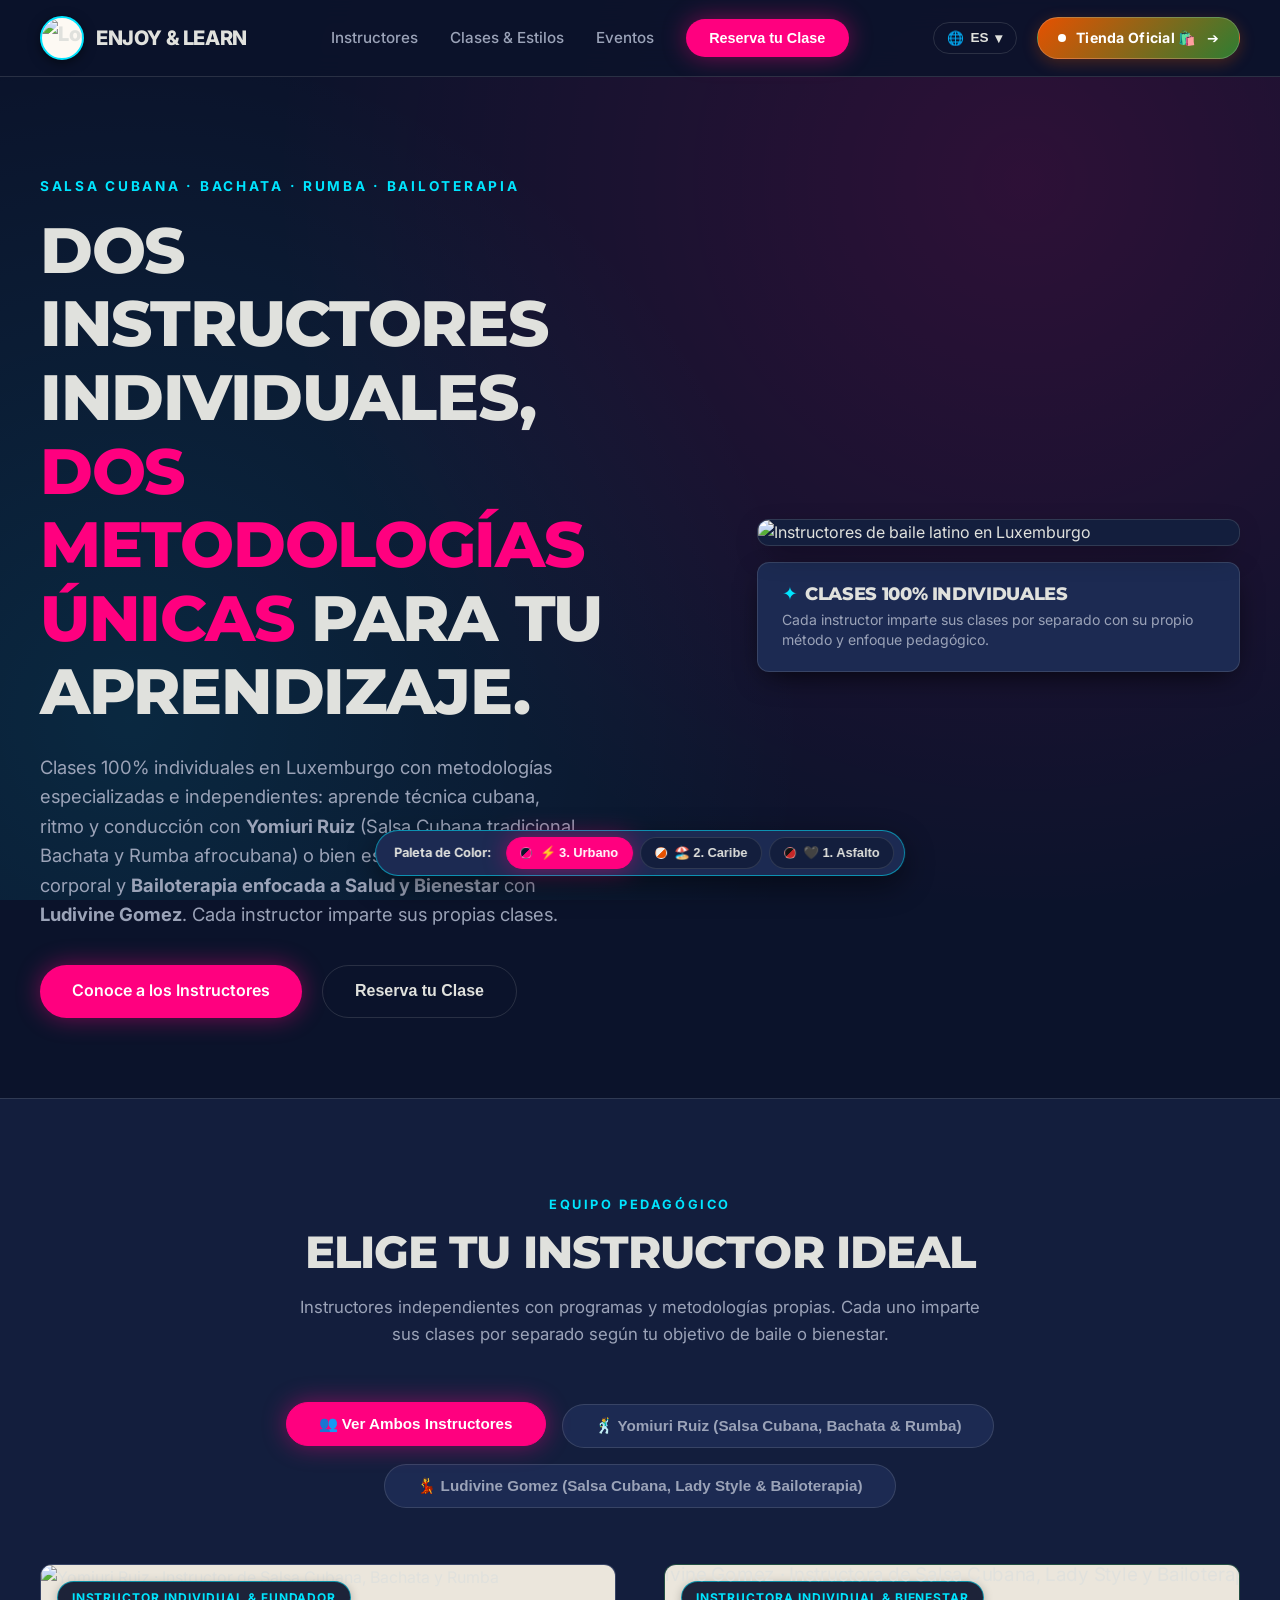
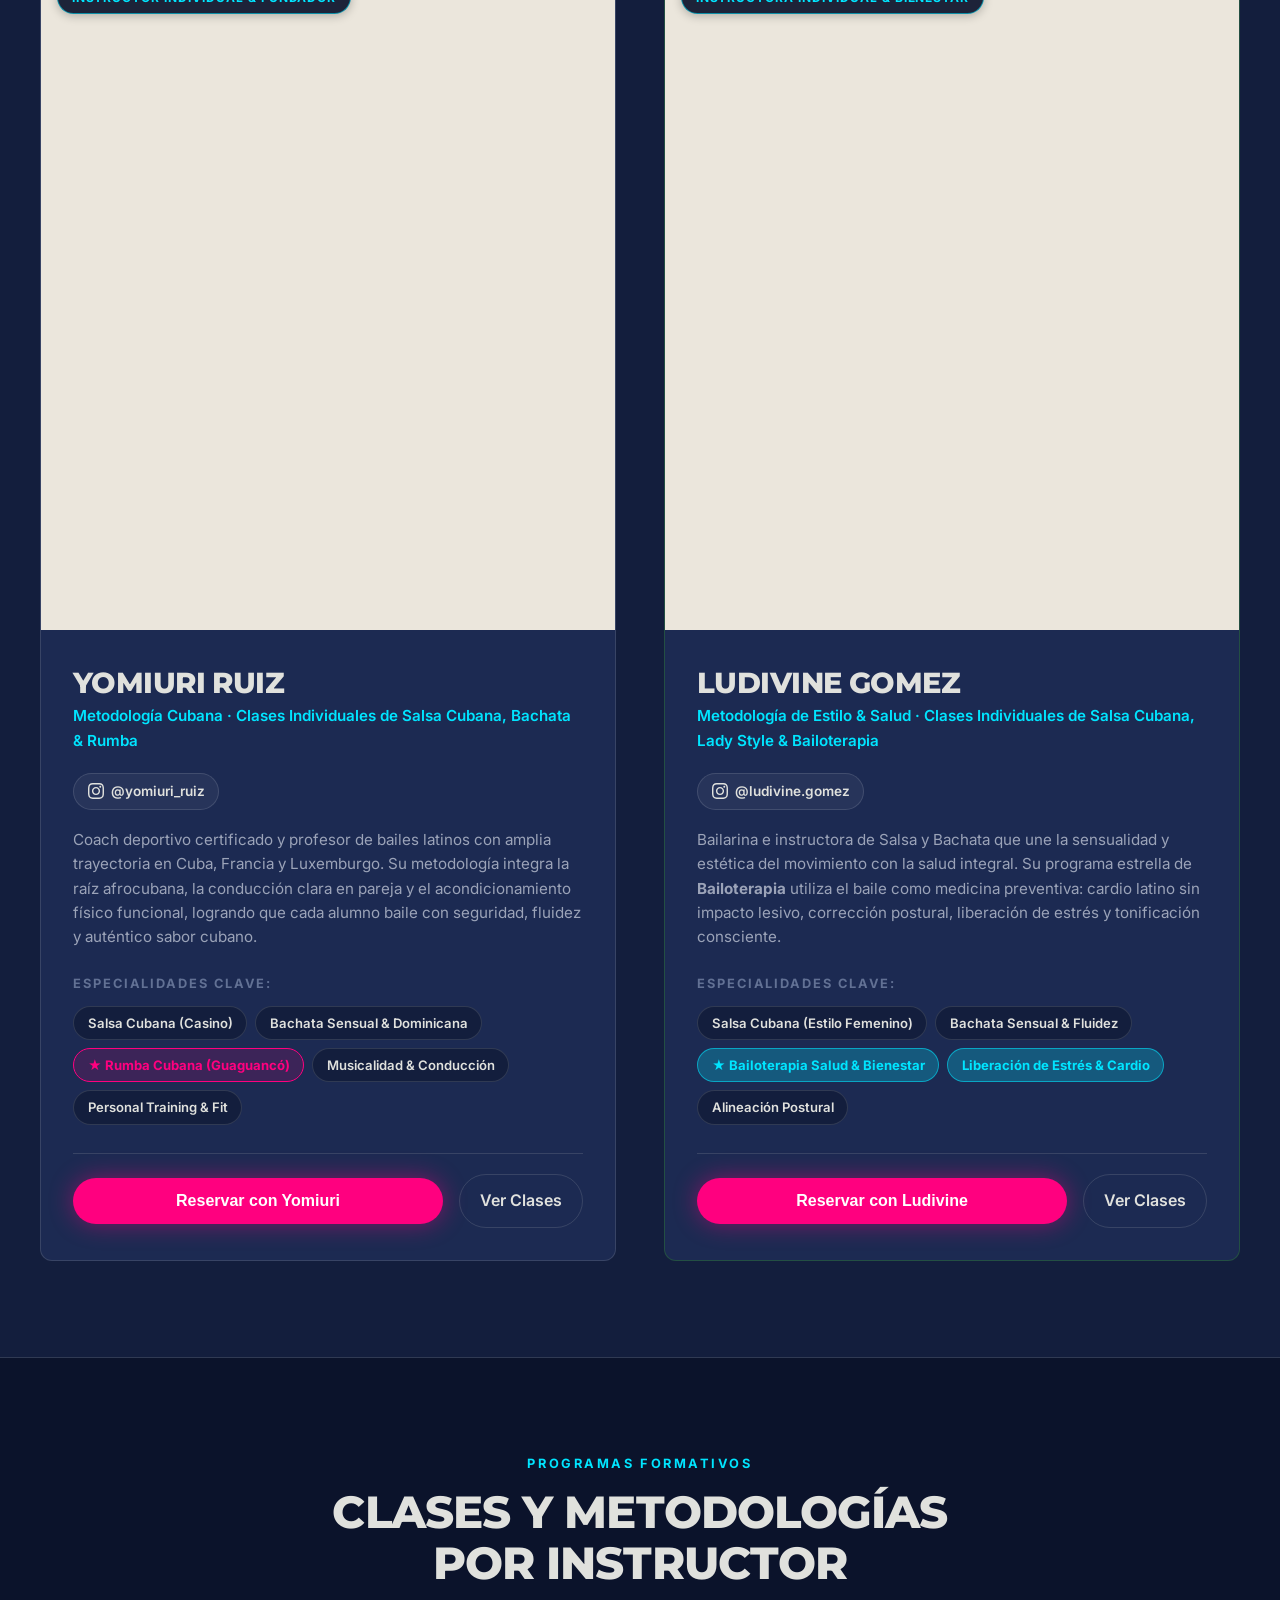
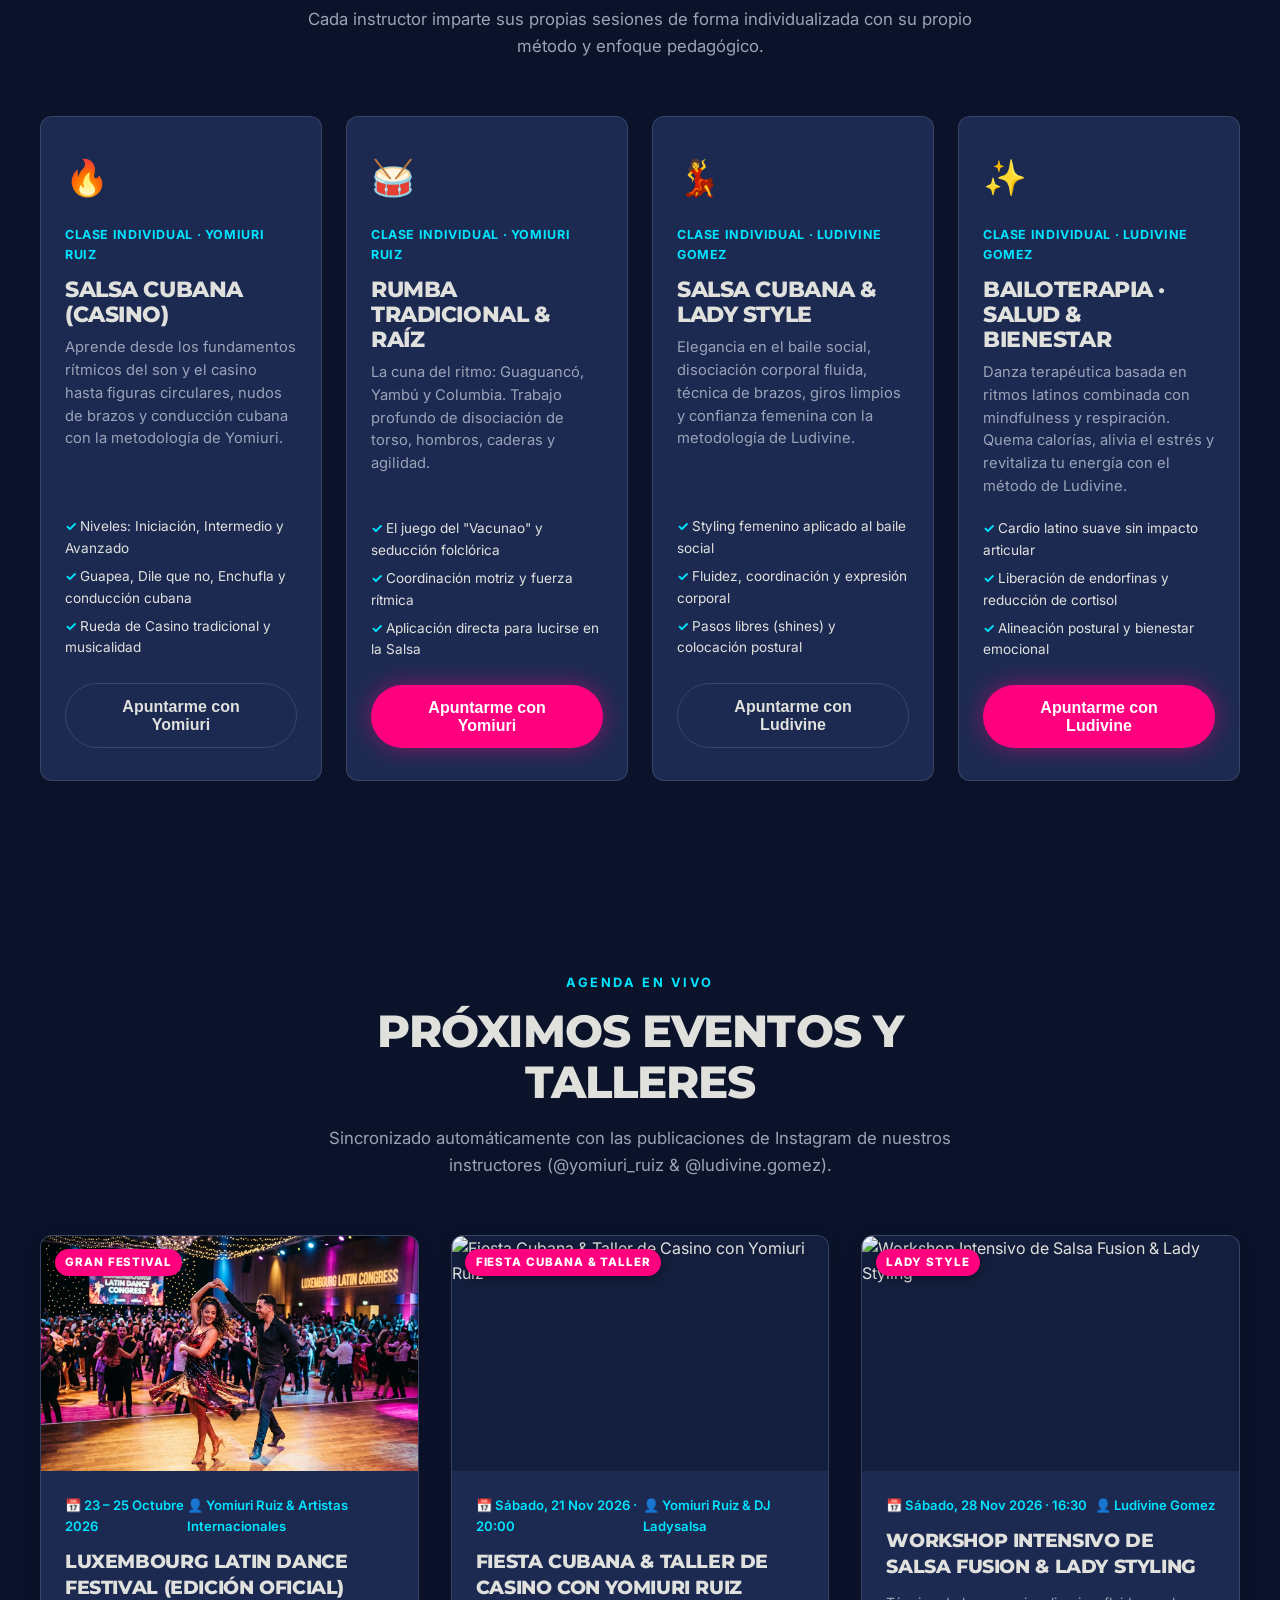
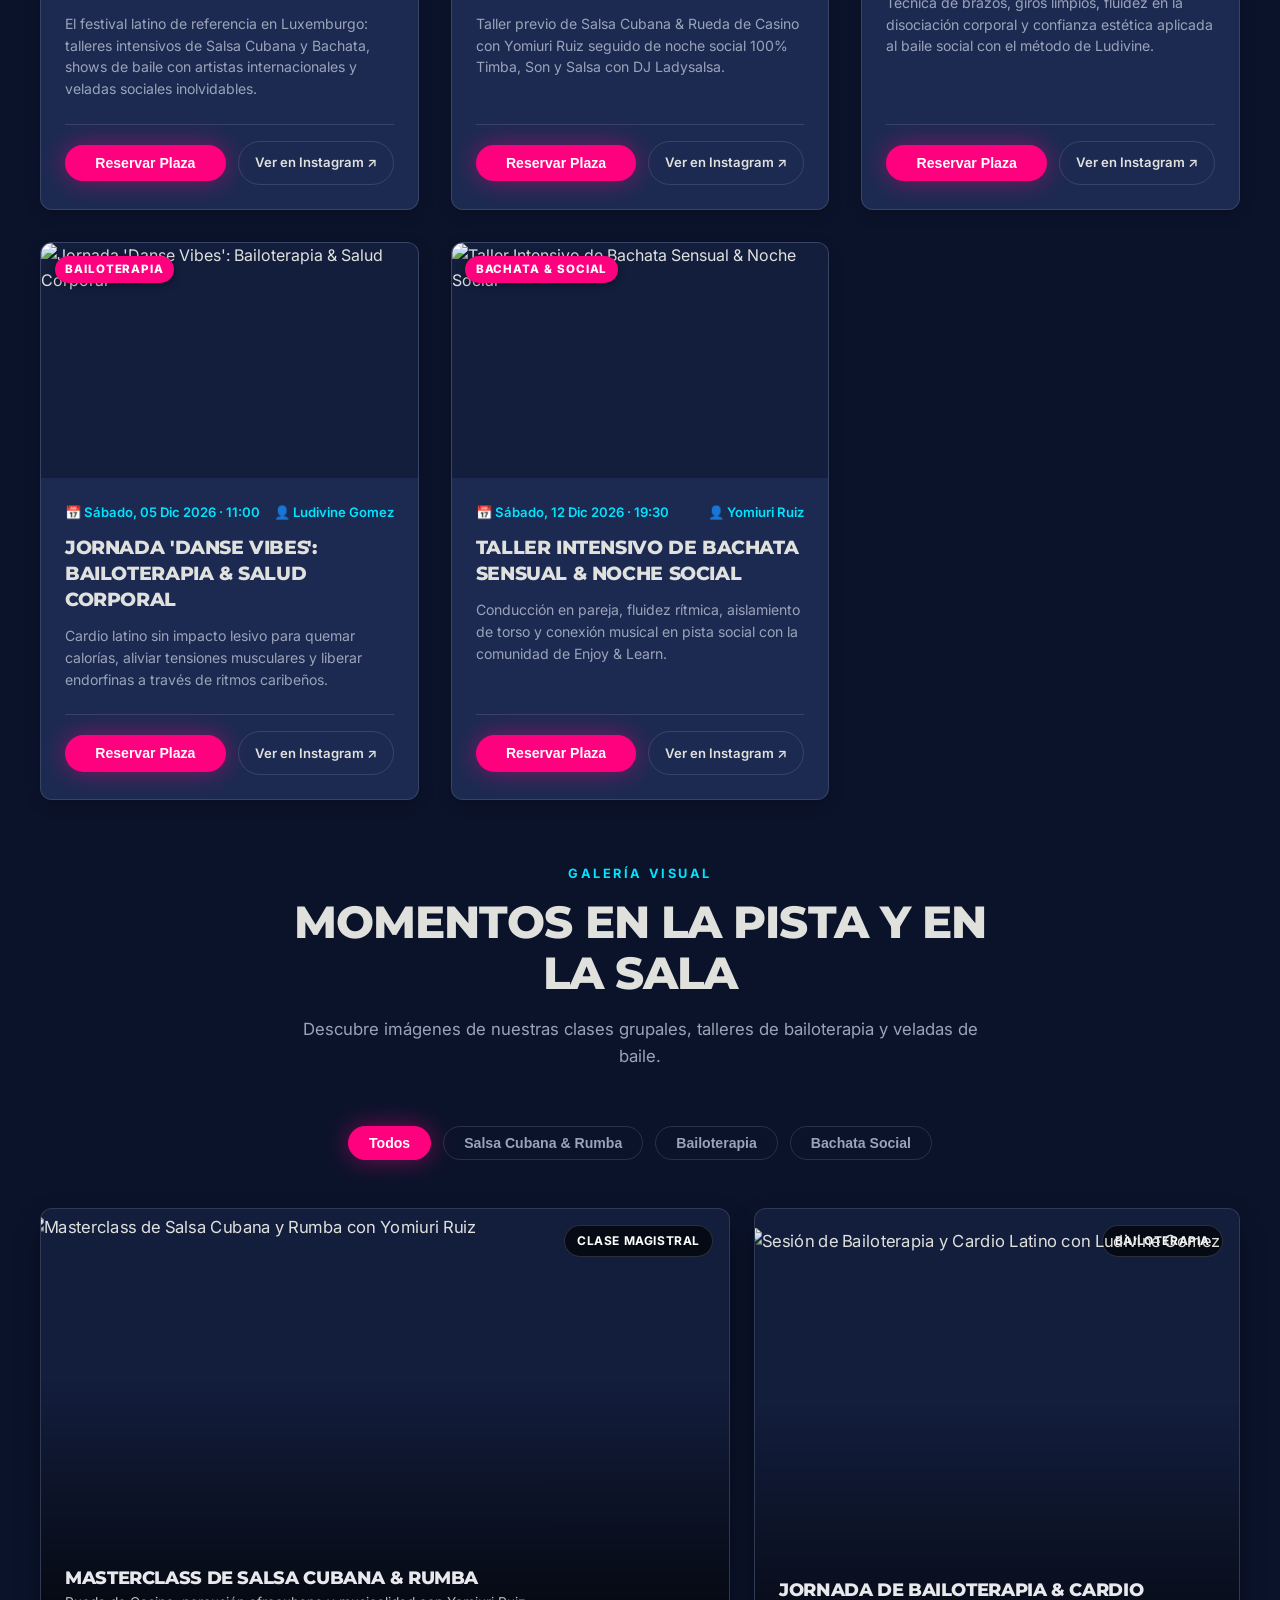
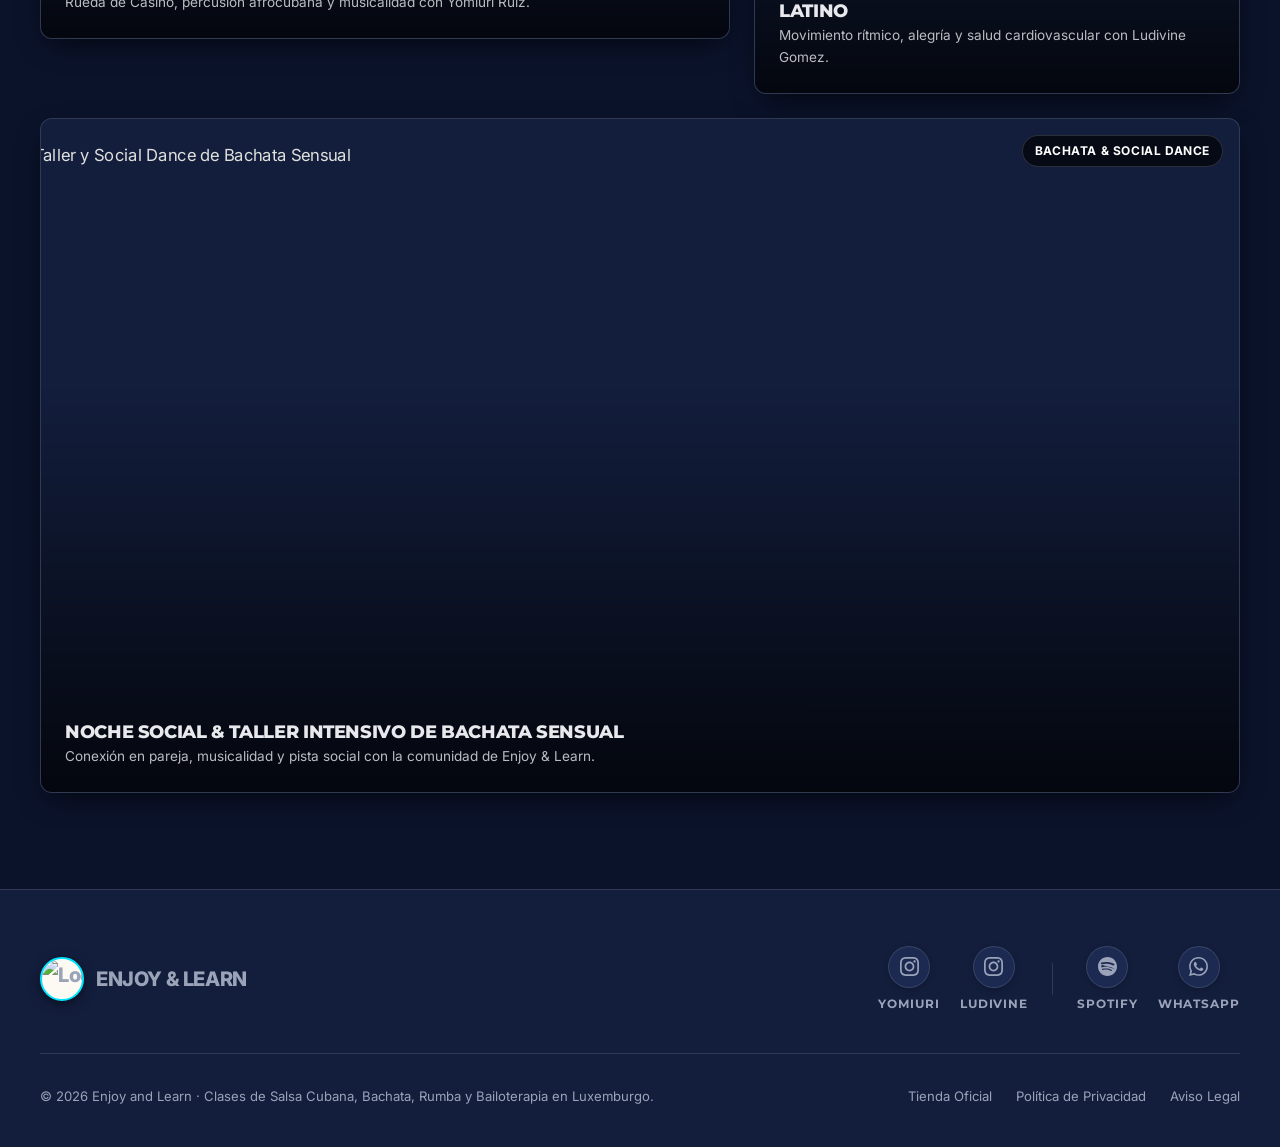
==== enjoy-and-learn.html @ c22c4736 "feat(events): restrict booking form to confirmed specific dates for upcoming events" ====
<!doctype html>
<html lang="es" data-palette="urbano">
<head>
  <meta charset="utf-8">
  <meta name="viewport" content="width=device-width, initial-scale=1.0, viewport-fit=cover">
  <meta name="theme-color" content="#121212">
  <meta name="apple-mobile-web-app-capable" content="yes">
  <meta name="apple-mobile-web-app-status-bar-style" content="black-translucent">
  <meta name="format-detection" content="telephone=no">
  <title>Enjoy and Learn · Clases de Salsa Cubana, Bachata, Rumba y Bailoterapia en Luxemburgo</title>
  <meta name="description" content="Aprende Salsa Cubana, Bachata y Rumba con dos instructores especializados. Técnica, ritmo y Bailoterapia enfocada a Salud y Bienestar en Luxemburgo.">
  
  <!-- Favicon Pareja de Baile -->
  <link rel="icon" type="image/png" href="assets/favicon.png">
  <link rel="apple-touch-icon" href="assets/favicon.png">
  
  <!-- Tipografías Google: Montserrat (Titulares enérgicos) + Inter (Cuerpo) -->
  <link rel="preconnect" href="https://fonts.googleapis.com">
  <link rel="preconnect" href="https://fonts.gstatic.com" crossorigin>
  <link href="https://fonts.googleapis.com/css2?family=Inter:wght@400;500;600;700&family=Montserrat:wght@700;800;900&display=swap" rel="stylesheet">
  
  <link rel="stylesheet" href="theme-enjoy.css">
  <link rel="stylesheet" href="styles-base.css">
</head>
<body class="palette-urbano">

  <!-- ==========================================================================
       HEADER STICKY CON ACCESO A LA TIENDA Y SELECTOR DE IDIOMA
       ========================================================================== -->
  <header class="site-header" id="siteHeader">
    <div class="container header-container">
      
      <!-- LOGO -->
      <a href="enjoy-and-learn.html" class="brand-logo" aria-label="Enjoy and Learn Inicio">
        <img src="assets/logo-couple.png" alt="Logo Pareja de Baile Enjoy & Learn" class="brand-logo-img" width="40" height="40">
        <span>ENJOY &amp; LEARN</span>
      </a>

      <!-- NAVEGACIÓN CENTRAL -->
      <nav class="nav-desktop" aria-label="Navegación Principal">
        <ul class="nav-center">
          <li><a href="#instructores" class="nav-link" data-i18n="nav_instructors">Instructores</a></li>
          <li><a href="#clases" class="nav-link" data-i18n="nav_classes">Clases &amp; Estilos</a></li>
          <li><a href="#eventos" class="nav-link" data-i18n="nav_events">Eventos</a></li>
          <li>
            <button class="nav-cta-reserva" data-open-modal="booking" data-i18n="nav_booking">
              Reserva tu Clase
            </button>
          </li>
        </ul>
      </nav>

      <!-- ACCIONES GLOBALES (TIENDA + IDIOMA + MÓVIL) -->
      <div class="nav-actions-right">
        
        <!-- SELECTOR DE IDIOMA -->
        <div class="lang-selector">
          <button class="lang-btn" id="langToggleBtn" aria-haspopup="true" aria-expanded="false" aria-label="Cambiar idioma">
            🌐 <span id="currentLangLabel">ES</span> ▾
          </button>
          <ul class="lang-dropdown" id="langDropdown" role="menu">
            <li><button class="lang-opt active" data-lang="es" role="menuitem">Español (ES)</button></li>
            <li><button class="lang-opt" data-lang="en" role="menuitem">English (EN)</button></li>
            <li><button class="lang-opt" data-lang="fr" role="menuitem">Français (FR)</button></li>
          </ul>
        </div>

        <!-- ACCESO A LA TIENDA OFICIAL (EL NUEVO PUENTE) -->
        <a href="tienda.html" class="bridge-button shop-btn" title="Ir a la Tienda Oficial de Ropa, Calzado y Bonos">
          <span class="bridge-pulse"></span>
          <span data-i18n="nav_shop">Tienda Oficial 🛍️</span>
          <span>➔</span>
        </a>

        <!-- TOGGLE MÓVIL -->
        <button class="mobile-toggle" id="mobileToggleBtn" aria-label="Abrir menú" aria-expanded="false">
          ☰
        </button>

      </div>
    </div>
  </header>

  <!-- MENÚ MÓVIL -->
  <div class="mobile-drawer" id="mobileDrawer">
    <ul class="mobile-nav-links">
      <li><a href="#instructores" data-i18n="nav_instructors">🕺 Instructores (Él &amp; Ella)</a></li>
      <li><a href="#clases" data-i18n="nav_classes">💃 Clases &amp; Estilos</a></li>
      <li><a href="#eventos" data-i18n="nav_events">🎉 Próximos Eventos &amp; Galería</a></li>
      <li><a href="tienda.html" class="mobile-drawer-bridge shop-bridge" data-i18n="nav_shop">🛍️ Tienda Oficial de Baile</a></li>
      <li><a href="salud-y-bienestar.html" class="mobile-drawer-bridge wellness-bridge" data-i18n="nav_salud">🌿 Salud &amp; Bienestar (Ludivine)</a></li>
      <li><a href="https://wa.me/33749088022" target="_blank" rel="noopener noreferrer" class="mobile-drawer-whatsapp">💬 WhatsApp (+33 7 49 08 80 22)</a></li>
    </ul>
    <button class="btn-primary" data-open-modal="booking" style="width: 100%; min-height: 48px;" data-i18n="nav_booking">
      Reserva tu Clase
    </button>
  </div>

  <!-- ==========================================================================
       HERO PRINCIPAL
       ========================================================================== -->
  <section class="hero-section">
    <div class="container hero-grid">
      <div>
        <span class="hero-kicker" data-i18n="hero_kicker_dance">Salsa Cubana · Bachata · Rumba · Bailoterapia</span>
        <h1 class="hero-title" data-i18n="hero_title_dance">
          Dos instructores individuales, <span class="accent">dos metodologías únicas</span> para tu aprendizaje.
        </h1>
        <p class="hero-lead" data-i18n="hero_lead_dance">
          Clases 100% individuales en Luxemburgo con metodologías especializadas e independientes: aprende técnica cubana, ritmo y conducción con <strong>Yomiuri Ruiz</strong> (Salsa Cubana tradicional, Bachata y Rumba afrocubana) o bien estilo femenino, fluidez corporal y <strong>Bailoterapia enfocada a Salud y Bienestar</strong> con <strong>Ludivine Gomez</strong>. Cada instructor imparte sus propias clases.
        </p>
        <div class="hero-ctas">
          <a href="#instructores" class="btn-primary" data-i18n="hero_cta_instructors">
            Conoce a los Instructores
          </a>
          <button class="btn-outline" data-open-modal="booking" data-i18n="nav_booking">
            Reservar Clase de Prueba
          </button>
        </div>
      </div>

      <!-- Tarjeta Visual Destacada Hero -->
      <div class="hero-visual-wrapper">
        <div class="hero-visual-card">
          <img src="assets/hero-dance-couple.jpg" alt="Instructores de baile latino en Luxemburgo" loading="eager">
        </div>
        <div class="hero-card-badge">
          <h4>Clases 100% Individuales</h4>
          <p>Cada instructor imparte sus clases por separado con su propio método y enfoque pedagógico.</p>
        </div>
      </div>
    </div>
  </section>

  <!-- ==========================================================================
       SECCIÓN 1: LOS DOS INSTRUCTORES (YOMIURI RUIZ & LUDIVINE GOMEZ)
       ========================================================================== -->
  <section class="instructors-section" id="instructores">
    <div class="container">
      <div class="section-head">
        <span class="section-kicker" data-i18n="instructors_kicker">Equipo Pedagógico</span>
        <h2 class="section-title" data-i18n="instructors_title">Elige tu instructor ideal</h2>
        <p class="section-subtitle">
          Instructores independientes con programas y metodologías propias. Cada uno imparte sus clases por separado según tu objetivo de baile o bienestar.
        </p>
      </div>

      <!-- Selector interactivo de filtro -->
      <div class="instructor-tabs">
        <button class="tab-btn active" data-instructor-filter="all">👥 Ver Ambos Instructores</button>
        <button class="tab-btn" data-instructor-filter="he">🕺 Yomiuri Ruiz (Salsa Cubana, Bachata &amp; Rumba)</button>
        <button class="tab-btn" data-instructor-filter="she">💃 Ludivine Gomez (Salsa Cubana, Lady Style &amp; Bailoterapia)</button>
      </div>

      <div class="instructors-grid">

        <!-- INSTRUCTOR: YOMIURI RUIZ -->
        <article class="instructor-card" data-instructor="he">
          <div class="instructor-media">
            <span class="instructor-role-badge">Instructor Individual &amp; Fundador</span>
            <img src="assets/instructor-he.jpg" alt="Yomiuri Ruiz · Instructor de Salsa Cubana, Bachata y Rumba" loading="lazy">
          </div>
          <div class="instructor-content">
            <h3 class="instructor-name">Yomiuri Ruiz</h3>
            <span class="instructor-subtitle">Metodología Cubana · Clases Individuales de Salsa Cubana, Bachata &amp; Rumba</span>
            <a href="https://www.instagram.com/yomiuri_ruiz/" target="_blank" rel="noopener noreferrer" class="instructor-ig-link" title="Instagram de Yomiuri Ruiz">
              <svg class="instructor-ig-icon" viewBox="0 0 24 24" width="16" height="16" fill="currentColor">
                <path d="M12 2.163c3.204 0 3.584.012 4.85.07 3.252.148 4.771 1.691 4.919 4.919.058 1.265.069 1.645.069 4.849 0 3.205-.012 3.584-.069 4.849-.149 3.225-1.664 4.771-4.919 4.919-1.266.058-1.644.07-4.85.07-3.204 0-3.584-.012-4.849-.07-3.26-.149-4.771-1.699-4.919-4.92-.058-1.265-.07-1.644-.07-4.849 0-3.204.013-3.583.07-4.849.149-3.227 1.664-4.771 4.919-4.919 1.266-.057 1.645-.069 4.849-.069zm0-2.163c-3.259 0-3.667.014-4.947.072-4.358.2-6.78 2.618-6.98 6.98-.059 1.281-.073 1.689-.073 4.948 0 3.259.014 3.668.072 4.948.2 4.358 2.618 6.78 6.98 6.98 1.281.058 1.689.072 4.948.072 3.259 0 3.668-.014 4.948-.072 4.354-.2 6.782-2.618 6.979-6.98.059-1.28.073-1.689.073-4.948 0-3.259-.014-3.667-.072-4.947-.196-4.354-2.617-6.78-6.979-6.98-1.281-.059-1.69-.073-4.949-.073zm0 5.838c-3.403 0-6.162 2.759-6.162 6.162s2.759 6.163 6.162 6.163 6.162-2.759 6.162-6.163c0-3.403-2.759-6.162-6.162-6.162zm0 10.162c-2.209 0-4-1.79-4-4 0-2.209 1.791-4 4-4s4 1.791 4 4c0 2.21-1.791 4-4 4zm6.406-11.845c-.796 0-1.441.645-1.441 1.44s.645 1.44 1.441 1.44c.795 0 1.439-.645 1.439-1.44s-.644-1.44-1.439-1.44z"/>
              </svg>
              <span>@yomiuri_ruiz</span>
            </a>
            <p class="instructor-bio">
              Coach deportivo certificado y profesor de bailes latinos con amplia trayectoria en Cuba, Francia y Luxemburgo. Su metodología integra la raíz afrocubana, la conducción clara en pareja y el acondicionamiento físico funcional, logrando que cada alumno baile con seguridad, fluidez y auténtico sabor cubano.
            </p>

            <span class="specialties-title">Especialidades clave:</span>
            <div class="specialties-pills">
              <span class="spec-pill">Salsa Cubana (Casino)</span>
              <span class="spec-pill">Bachata Sensual &amp; Dominicana</span>
              <span class="spec-pill rumba-highlight">★ Rumba Cubana (Guaguancó)</span>
              <span class="spec-pill">Musicalidad &amp; Conducción</span>
              <span class="spec-pill">Personal Training &amp; Fit</span>
            </div>

            <div class="instructor-actions">
              <button class="btn-primary" data-open-modal="booking" data-preselect-instructor="he" style="flex: 1;">
                Reservar con Yomiuri
              </button>
              <a href="#clases" class="btn-outline" style="padding: 0.85rem 1.25rem;">
                Ver Clases
              </a>
            </div>
          </div>
        </article>

        <!-- INSTRUCTORA: LUDIVINE GOMEZ -->
        <article class="instructor-card highlight-special" data-instructor="she">
          <div class="instructor-media">
            <span class="instructor-role-badge">
              Instructora Individual &amp; Bienestar
            </span>
            <img src="assets/instructor-she.jpg" alt="Ludivine Gomez · Instructora de Salsa Cubana, Lady Style y Bailoterapia" class="instructor-she-img" loading="lazy">
          </div>
          <div class="instructor-content">
            <h3 class="instructor-name">Ludivine Gomez</h3>
            <span class="instructor-subtitle">Metodología de Estilo &amp; Salud · Clases Individuales de Salsa Cubana, Lady Style &amp; Bailoterapia</span>
            <a href="https://www.instagram.com/ludivine.gomez/" target="_blank" rel="noopener noreferrer" class="instructor-ig-link" title="Instagram de Ludivine Gomez">
              <svg class="instructor-ig-icon" viewBox="0 0 24 24" width="16" height="16" fill="currentColor">
                <path d="M12 2.163c3.204 0 3.584.012 4.85.07 3.252.148 4.771 1.691 4.919 4.919.058 1.265.069 1.645.069 4.849 0 3.205-.012 3.584-.069 4.849-.149 3.225-1.664 4.771-4.919 4.919-1.266.058-1.644.07-4.85.07-3.204 0-3.584-.012-4.849-.07-3.26-.149-4.771-1.699-4.919-4.92-.058-1.265-.07-1.644-.07-4.849 0-3.204.013-3.583.07-4.849.149-3.227 1.664-4.771 4.919-4.919 1.266-.057 1.645-.069 4.849-.069zm0-2.163c-3.259 0-3.667.014-4.947.072-4.358.2-6.78 2.618-6.98 6.98-.059 1.281-.073 1.689-.073 4.948 0 3.259.014 3.668.072 4.948.2 4.358 2.618 6.78 6.98 6.98 1.281.058 1.689.072 4.948.072 3.259 0 3.668-.014 4.948-.072 4.354-.2 6.782-2.618 6.979-6.98.059-1.28.073-1.689.073-4.948 0-3.259-.014-3.667-.072-4.947-.196-4.354-2.617-6.78-6.979-6.98-1.281-.059-1.69-.073-4.949-.073zm0 5.838c-3.403 0-6.162 2.759-6.162 6.162s2.759 6.163 6.162 6.163 6.162-2.759 6.162-6.163c0-3.403-2.759-6.162-6.162-6.162zm0 10.162c-2.209 0-4-1.79-4-4 0-2.209 1.791-4 4-4s4 1.791 4 4c0 2.21-1.791 4-4 4zm6.406-11.845c-.796 0-1.441.645-1.441 1.44s.645 1.44 1.441 1.44c.795 0 1.439-.645 1.439-1.44s-.644-1.44-1.439-1.44z"/>
              </svg>
              <span>@ludivine.gomez</span>
            </a>
            <p class="instructor-bio">
              Bailarina e instructora de Salsa y Bachata que une la sensualidad y estética del movimiento con la salud integral. Su programa estrella de <strong>Bailoterapia</strong> utiliza el baile como medicina preventiva: cardio latino sin impacto lesivo, corrección postural, liberación de estrés y tonificación consciente.
            </p>

            <span class="specialties-title">Especialidades clave:</span>
            <div class="specialties-pills">
              <span class="spec-pill">Salsa Cubana (Estilo Femenino)</span>
              <span class="spec-pill">Bachata Sensual &amp; Fluidez</span>
              <span class="spec-pill wellness-highlight">★ Bailoterapia Salud &amp; Bienestar</span>
              <span class="spec-pill wellness-highlight">Liberación de Estrés &amp; Cardio</span>
              <span class="spec-pill">Alineación Postural</span>
            </div>

            <div class="instructor-actions">
              <button class="btn-primary" data-open-modal="booking" data-preselect-instructor="she" style="flex: 1;">
                Reservar con Ludivine
              </button>
              <a href="#clases" class="btn-outline" style="padding: 0.85rem 1.25rem;">
                Ver Clases
              </a>
            </div>
          </div>
        </article>

      </div>
    </div>
  </section>

  <!-- ==========================================================================
       SECCIÓN 2: CATÁLOGO DE CLASES & METODOLOGÍAS INDIVIDUALES
       ========================================================================== -->
  <section class="styles-section" id="clases">
    <div class="container">
      <div class="section-head">
        <span class="section-kicker">Programas Formativos</span>
        <h2 class="section-title">Clases y metodologías por instructor</h2>
        <p class="section-subtitle">
          Cada instructor imparte sus propias sesiones de forma individualizada con su propio método y enfoque pedagógico.
        </p>
      </div>

      <div class="styles-grid">

        <!-- SALSA CUBANA (YOMIURI RUIZ) -->
        <article class="style-card">
          <span class="style-icon">🔥</span>
          <span class="style-instructor-tag">Clase Individual · Yomiuri Ruiz</span>
          <h3>Salsa Cubana (Casino)</h3>
          <p>Aprende desde los fundamentos rítmicos del son y el casino hasta figuras circulares, nudos de brazos y conducción cubana con la metodología de Yomiuri.</p>
          <ul class="style-features">
            <li>Niveles: Iniciación, Intermedio y Avanzado</li>
            <li>Guapea, Dile que no, Enchufla y conducción cubana</li>
            <li>Rueda de Casino tradicional y musicalidad</li>
          </ul>
          <button class="btn-outline" data-open-modal="booking" data-preselect-instructor="he" data-preselect-service="salsa-yomiuri" style="width: 100%;">
            Apuntarme con Yomiuri
          </button>
        </article>

        <!-- RUMBA CUBANA (YOMIURI RUIZ) -->
        <article class="style-card">
          <span class="style-icon">🥁</span>
          <span class="style-instructor-tag">Clase Individual · Yomiuri Ruiz</span>
          <h3>Rumba Tradicional &amp; Raíz</h3>
          <p>La cuna del ritmo: Guaguancó, Yambú y Columbia. Trabajo profundo de disociación de torso, hombros, caderas y agilidad.</p>
          <ul class="style-features">
            <li>El juego del "Vacunao" y seducción folclórica</li>
            <li>Coordinación motriz y fuerza rítmica</li>
            <li>Aplicación directa para lucirse en la Salsa</li>
          </ul>
          <button class="btn-primary" data-open-modal="booking" data-preselect-instructor="he" data-preselect-service="rumba-yomiuri" style="width: 100%;">
            Apuntarme con Yomiuri
          </button>
        </article>

        <!-- SALSA CUBANA & LADY STYLE (LUDIVINE GOMEZ) -->
        <article class="style-card">
          <span class="style-icon">💃</span>
          <span class="style-instructor-tag">Clase Individual · Ludivine Gomez</span>
          <h3>Salsa Cubana &amp; Lady Style</h3>
          <p>Elegancia en el baile social, disociación corporal fluida, técnica de brazos, giros limpios y confianza femenina con la metodología de Ludivine.</p>
          <ul class="style-features">
            <li>Styling femenino aplicado al baile social</li>
            <li>Fluidez, coordinación y expresión corporal</li>
            <li>Pasos libres (shines) y colocación postural</li>
          </ul>
          <button class="btn-outline" data-open-modal="booking" data-preselect-instructor="she" data-preselect-service="salsa-ladystyle-ludivine" style="width: 100%;">
            Apuntarme con Ludivine
          </button>
        </article>

        <!-- BAILOTERAPIA SALUD Y BIENESTAR (LUDIVINE GOMEZ) -->
        <article class="style-card">
          <span class="style-icon">✨</span>
          <span class="style-instructor-tag">Clase Individual · Ludivine Gomez</span>
          <h3>Bailoterapia · Salud &amp; Bienestar</h3>
          <p>Danza terapéutica basada en ritmos latinos combinada con mindfulness y respiración. Quema calorías, alivia el estrés y revitaliza tu energía con el método de Ludivine.</p>
          <ul class="style-features">
            <li>Cardio latino suave sin impacto articular</li>
            <li>Liberación de endorfinas y reducción de cortisol</li>
            <li>Alineación postural y bienestar emocional</li>
          </ul>
          <button class="btn-primary" data-open-modal="booking" data-preselect-instructor="she" data-preselect-service="bailoterapia-ludivine" style="width: 100%;">
            Apuntarme con Ludivine
          </button>
        </article>

      </div>
    </div>
  </section>

  <!-- ==========================================================================
       SECCIÓN 3: GALERÍA DE EVENTOS & TALLERES
       ========================================================================== -->
  <section class="events-section" id="eventos">
    <div class="container">
      <div class="section-head">
        <span class="section-kicker">Agenda en Vivo</span>
        <h2 class="section-title">Próximos Eventos y Talleres</h2>
        <p class="section-subtitle">Sincronizado automáticamente con las publicaciones de Instagram de nuestros instructores (@yomiuri_ruiz &amp; @ludivine.gomez).</p>
      </div>

      <!-- GRID DE EVENTOS PRÓXIMOS (ACTUALIZADO AUTOMÁTICAMENTE DESDE INSTAGRAM) -->
      <div class="upcoming-events-grid" id="upcomingEventsGrid">
        <!-- BEGIN_UPCOMING_EVENTS -->

        <!-- EVENTO: Luxembourg Latin Dance Festival (Edición Oficial) -->
        <article class="upcoming-event-card" data-category="salsa">
          <div class="event-card-media">
            <span class="event-card-badge">GRAN FESTIVAL</span>
            <img src="assets/event-luxembourg-latin-festival.jpg" alt="Luxembourg Latin Dance Festival (Edición Oficial)" loading="lazy">
          </div>
          <div class="event-card-body">
            <div class="event-card-meta">
              <span class="event-date">📅 23 – 25 Octubre 2026</span>
              <span class="event-instructor">👤 Yomiuri Ruiz & Artistas Internacionales</span>
            </div>
            <h3 class="event-title">Luxembourg Latin Dance Festival (Edición Oficial)</h3>
            <p class="event-desc">El festival latino de referencia en Luxemburgo: talleres intensivos de Salsa Cubana y Bachata, shows de baile con artistas internacionales y veladas sociales inolvidables.</p>
            <div class="event-card-footer">
              <button class="btn-primary" data-open-modal="booking" data-preselect-instructor="he" data-preselect-service="evento-luxembourg-latin-festival" data-preselect-date="2026-10-23" data-preselect-date-label="23 – 25 Octubre 2026 (Festival Oficial)">
                Reservar Plaza
              </button>
              <a href="https://www.instagram.com/luxembourglatindancefestival/" target="_blank" rel="noopener noreferrer" class="btn-outline" title="Ver en Instagram">
                Ver en Instagram ↗
              </a>
            </div>
          </div>
        </article>

        <!-- EVENTO: Fiesta Cubana & Taller de Casino con Yomiuri Ruiz -->
        <article class="upcoming-event-card" data-category="salsa">
          <div class="event-card-media">
            <span class="event-card-badge">FIESTA CUBANA & TALLER</span>
            <img src="assets/event-salsa-cubana.jpg" alt="Fiesta Cubana & Taller de Casino con Yomiuri Ruiz" loading="lazy">
          </div>
          <div class="event-card-body">
            <div class="event-card-meta">
              <span class="event-date">📅 Sábado, 21 Nov 2026 · 20:00</span>
              <span class="event-instructor">👤 Yomiuri Ruiz & DJ Ladysalsa</span>
            </div>
            <h3 class="event-title">Fiesta Cubana & Taller de Casino con Yomiuri Ruiz</h3>
            <p class="event-desc">Taller previo de Salsa Cubana & Rueda de Casino con Yomiuri Ruiz seguido de noche social 100% Timba, Son y Salsa con DJ Ladysalsa.</p>
            <div class="event-card-footer">
              <button class="btn-primary" data-open-modal="booking" data-preselect-instructor="he" data-preselect-service="evento-fiesta-cubana-casino" data-preselect-date="2026-11-21" data-preselect-date-label="Sábado, 21 Noviembre 2026 · 20:00">
                Reservar Plaza
              </button>
              <a href="https://www.instagram.com/yomiuri_ruiz/" target="_blank" rel="noopener noreferrer" class="btn-outline" title="Ver en Instagram">
                Ver en Instagram ↗
              </a>
            </div>
          </div>
        </article>

        <!-- EVENTO: Workshop Intensivo de Salsa Fusion & Lady Styling -->
        <article class="upcoming-event-card" data-category="salsa">
          <div class="event-card-media">
            <span class="event-card-badge">LADY STYLE</span>
            <img src="assets/event-bailoterapia.jpg" alt="Workshop Intensivo de Salsa Fusion & Lady Styling" loading="lazy">
          </div>
          <div class="event-card-body">
            <div class="event-card-meta">
              <span class="event-date">📅 Sábado, 28 Nov 2026 · 16:30</span>
              <span class="event-instructor">👤 Ludivine Gomez</span>
            </div>
            <h3 class="event-title">Workshop Intensivo de Salsa Fusion & Lady Styling</h3>
            <p class="event-desc">Técnica de brazos, giros limpios, fluidez en la disociación corporal y confianza estética aplicada al baile social con el método de Ludivine.</p>
            <div class="event-card-footer">
              <button class="btn-primary" data-open-modal="booking" data-preselect-instructor="she" data-preselect-service="evento-workshop-lady-styling" data-preselect-date="2026-11-28" data-preselect-date-label="Sábado, 28 Noviembre 2026 · 16:30">
                Reservar Plaza
              </button>
              <a href="https://www.instagram.com/ludivine.gomez/" target="_blank" rel="noopener noreferrer" class="btn-outline" title="Ver en Instagram">
                Ver en Instagram ↗
              </a>
            </div>
          </div>
        </article>

        <!-- EVENTO: Jornada 'Danse Vibes': Bailoterapia & Salud Corporal -->
        <article class="upcoming-event-card" data-category="bienestar">
          <div class="event-card-media">
            <span class="event-card-badge">BAILOTERAPIA</span>
            <img src="assets/event-bailoterapia.jpg" alt="Jornada 'Danse Vibes': Bailoterapia & Salud Corporal" loading="lazy">
          </div>
          <div class="event-card-body">
            <div class="event-card-meta">
              <span class="event-date">📅 Sábado, 05 Dic 2026 · 11:00</span>
              <span class="event-instructor">👤 Ludivine Gomez</span>
            </div>
            <h3 class="event-title">Jornada 'Danse Vibes': Bailoterapia & Salud Corporal</h3>
            <p class="event-desc">Cardio latino sin impacto lesivo para quemar calorías, aliviar tensiones musculares y liberar endorfinas a través de ritmos caribeños.</p>
            <div class="event-card-footer">
              <button class="btn-primary" data-open-modal="booking" data-preselect-instructor="she" data-preselect-service="evento-danse-vibes-bailoterapia" data-preselect-date="2026-12-05" data-preselect-date-label="Sábado, 05 Diciembre 2026 · 11:00">
                Reservar Plaza
              </button>
              <a href="https://www.instagram.com/ludivine.gomez/" target="_blank" rel="noopener noreferrer" class="btn-outline" title="Ver en Instagram">
                Ver en Instagram ↗
              </a>
            </div>
          </div>
        </article>

        <!-- EVENTO: Taller Intensivo de Bachata Sensual & Noche Social -->
        <article class="upcoming-event-card" data-category="bachata">
          <div class="event-card-media">
            <span class="event-card-badge">BACHATA & SOCIAL</span>
            <img src="assets/event-bachata-sensual.jpg" alt="Taller Intensivo de Bachata Sensual & Noche Social" loading="lazy">
          </div>
          <div class="event-card-body">
            <div class="event-card-meta">
              <span class="event-date">📅 Sábado, 12 Dic 2026 · 19:30</span>
              <span class="event-instructor">👤 Yomiuri Ruiz</span>
            </div>
            <h3 class="event-title">Taller Intensivo de Bachata Sensual & Noche Social</h3>
            <p class="event-desc">Conducción en pareja, fluidez rítmica, aislamiento de torso y conexión musical en pista social con la comunidad de Enjoy & Learn.</p>
            <div class="event-card-footer">
              <button class="btn-primary" data-open-modal="booking" data-preselect-instructor="he" data-preselect-service="evento-taller-bachata-sensual" data-preselect-date="2026-12-12" data-preselect-date-label="Sábado, 12 Diciembre 2026 · 19:30">
                Reservar Plaza
              </button>
              <a href="https://www.instagram.com/yomiuri_ruiz/" target="_blank" rel="noopener noreferrer" class="btn-outline" title="Ver en Instagram">
                Ver en Instagram ↗
              </a>
            </div>
          </div>
        </article>
        <!-- END_UPCOMING_EVENTS -->
      </div>

      <div class="section-head" style="margin-top: 4rem;">
        <span class="section-kicker">Galería Visual</span>
        <h2 class="section-title">Momentos en la pista y en la sala</h2>
        <p class="section-subtitle">Descubre imágenes de nuestras clases grupales, talleres de bailoterapia y veladas de baile.</p>
      </div>

      <div class="gallery-filters">
        <button class="filter-btn active" data-filter="all">Todos</button>
        <button class="filter-btn" data-filter="salsa">Salsa Cubana &amp; Rumba</button>
        <button class="filter-btn" data-filter="bienestar">Bailoterapia</button>
        <button class="filter-btn" data-filter="bachata">Bachata Social</button>
      </div>

      <div class="floating-masonry" id="galleryGrid">
        
        <div class="masonry-item span-7" data-category="salsa">
          <span class="media-badge">CLASE MAGISTRAL</span>
          <img src="assets/event-salsa-cubana.jpg" alt="Masterclass de Salsa Cubana y Rumba con Yomiuri Ruiz" class="masonry-media" style="object-position: center 35%;" loading="lazy">
          <div class="masonry-overlay">
            <div class="masonry-caption">
              <h4>Masterclass de Salsa Cubana &amp; Rumba</h4>
              <p>Rueda de Casino, percusión afrocubana y musicalidad con Yomiuri Ruiz.</p>
            </div>
          </div>
        </div>

        <div class="masonry-item span-5" data-category="bienestar">
          <span class="media-badge">BAILOTERAPIA</span>
          <img src="assets/event-bailoterapia.jpg" alt="Sesión de Bailoterapia y Cardio Latino con Ludivine Gomez" class="masonry-media" style="object-position: 50% 25%;" loading="lazy">
          <div class="masonry-overlay">
            <div class="masonry-caption">
              <h4>Jornada de Bailoterapia &amp; Cardio Latino</h4>
              <p>Movimiento rítmico, alegría y salud cardiovascular con Ludivine Gomez.</p>
            </div>
          </div>
        </div>

        <div class="masonry-item span-12" data-category="bachata">
          <span class="media-badge">BACHATA &amp; SOCIAL DANCE</span>
          <img src="assets/event-bachata-sensual.jpg" alt="Taller y Social Dance de Bachata Sensual" class="masonry-media" loading="lazy">
          <div class="masonry-overlay">
            <div class="masonry-caption">
              <h4>Noche Social &amp; Taller Intensivo de Bachata Sensual</h4>
              <p>Conexión en pareja, musicalidad y pista social con la comunidad de Enjoy &amp; Learn.</p>
            </div>
          </div>
        </div>

      </div>
    </div>
  </section>

  <!-- ==========================================================================
       MODAL DE RESERVA (CLASES INDIVIDUALES CON CADA INSTRUCTOR)
       ========================================================================== -->
  <div class="booking-modal-backdrop" id="bookingModalBackdrop" role="dialog" aria-modal="true" aria-labelledby="modalTitle">
    <div class="booking-modal">
      <button class="modal-close-btn" id="modalCloseBtn" aria-label="Cerrar ventana">✕</button>
      
      <div class="modal-header" id="bookingModalHeader">
        <h3 id="modalTitle">Reserva tu Clase Individual</h3>
        <p>Selecciona tu instructor según su estilo y metodología. Cada clase se imparte de forma 100% individual y personalizada.</p>
      </div>

      <form class="booking-form" id="bookingForm">
        <div class="form-group">
          <label for="bookInstructor">Instructor preferido</label>
          <select id="bookInstructor" class="form-select" required>
            <option value="he">Yomiuri Ruiz · Metodología Cubana (Salsa Cubana, Bachata &amp; Rumba)</option>
            <option value="she">Ludivine Gomez · Metodología Estilo &amp; Salud (Lady Style &amp; Bailoterapia)</option>
          </select>
        </div>

        <div class="form-group">
          <label for="bookService">Estilo, clase o evento especial</label>
          <select id="bookService" class="form-select" required>
            <optgroup label="🎉 Próximos Eventos &amp; Talleres (Fechas Específicas)">
              <option value="evento-luxembourg-latin-festival" data-event-date="2026-10-23" data-event-date-label="23 – 25 Octubre 2026 (Festival Oficial)" data-event-instructor="he">
                Luxembourg Latin Dance Festival (23 – 25 Oct 2026)
              </option>
              <option value="evento-fiesta-cubana-casino" data-event-date="2026-11-21" data-event-date-label="Sábado, 21 Nov 2026 · 20:00" data-event-instructor="he">
                Fiesta Cubana &amp; Taller de Casino (Sáb 21 Nov 2026 · 20:00)
              </option>
              <option value="evento-workshop-lady-styling" data-event-date="2026-11-28" data-event-date-label="Sábado, 28 Nov 2026 · 16:30" data-event-instructor="she">
                Workshop Salsa Fusion &amp; Lady Styling (Sáb 28 Nov 2026 · 16:30)
              </option>
              <option value="evento-danse-vibes-bailoterapia" data-event-date="2026-12-05" data-event-date-label="Sábado, 05 Dic 2026 · 11:00" data-event-instructor="she">
                Jornada 'Danse Vibes': Bailoterapia (Sáb 05 Dic 2026 · 11:00)
              </option>
              <option value="evento-taller-bachata-sensual" data-event-date="2026-12-12" data-event-date-label="Sábado, 12 Dic 2026 · 19:30" data-event-instructor="he">
                Taller Bachata Sensual &amp; Noche Social (Sáb 12 Dic 2026 · 19:30)
              </option>
            </optgroup>
            <optgroup label="Metodología Yomiuri Ruiz (Clases Individuales)">
              <option value="salsa-yomiuri">Salsa Cubana &amp; Casino (con Yomiuri Ruiz)</option>
              <option value="rumba-yomiuri">Rumba Tradicional Afrocubana (con Yomiuri Ruiz)</option>
              <option value="bachata-yomiuri">Bachata &amp; Conducción Rítmica (con Yomiuri Ruiz)</option>
              <option value="fitness-yomiuri">Personal Training &amp; Acondicionamiento (con Yomiuri Ruiz)</option>
            </optgroup>
            <optgroup label="Metodología Ludivine Gomez (Clases Individuales)">
              <option value="salsa-ladystyle-ludivine">Salsa Cubana &amp; Lady Style (con Ludivine Gomez)</option>
              <option value="bailoterapia-ludivine">Bailoterapia · Salud &amp; Bienestar (con Ludivine Gomez)</option>
              <option value="bachata-ludivine">Bachata Sensual &amp; Fluidez Corporal (con Ludivine Gomez)</option>
              <option value="estiramiento-ludivine">Alineación Postural &amp; Estiramiento (con Ludivine Gomez)</option>
            </optgroup>
          </select>
        </div>

        <div class="form-group" id="dateGroup">
          <label for="bookDate" id="bookDateLabel">Fecha de la clase / evento</label>
          <!-- Selector para clases individuales (calendario libre) -->
          <input type="date" id="bookDate" class="form-input" required>
          
          <!-- Selector exclusivo para eventos con fechas específicas -->
          <select id="bookDateSelect" class="form-select" style="display: none;">
            <option value="2026-10-23" data-label="23 – 25 Octubre 2026 (Festival Oficial)">📅 23 – 25 Octubre 2026 · Luxembourg Latin Dance Festival</option>
            <option value="2026-11-21" data-label="Sábado, 21 Nov 2026 · 20:00">📅 Sábado, 21 Nov 2026 · 20:00 (Fiesta Cubana &amp; Casino)</option>
            <option value="2026-11-28" data-label="Sábado, 28 Nov 2026 · 16:30">📅 Sábado, 28 Nov 2026 · 16:30 (Workshop Lady Styling)</option>
            <option value="2026-12-05" data-label="Sábado, 05 Dic 2026 · 11:00">📅 Sábado, 05 Dic 2026 · 11:00 (Jornada 'Danse Vibes': Bailoterapia)</option>
            <option value="2026-12-12" data-label="Sábado, 12 Dic 2026 · 19:30">📅 Sábado, 12 Dic 2026 · 19:30 (Taller Bachata Sensual &amp; Social)</option>
          </select>
          <p class="form-help-text" id="dateHelpText" style="display: none; font-size: 0.8rem; color: var(--accent-secondary); margin-top: 0.35rem; font-weight: 600;">
            🔒 Fecha oficial y específica confirmada para este evento.
          </p>
        </div>

        <div class="form-group">
          <label for="bookName">Nombre completo</label>
          <input type="text" id="bookName" class="form-input" placeholder="Tu nombre y apellidos" required>
        </div>

        <div class="form-group">
          <label for="bookEmail">Correo electrónico</label>
          <input type="email" id="bookEmail" class="form-input" placeholder="tu-correo@ejemplo.com" required>
        </div>

        <div class="form-group">
          <label for="bookNotes">Comentarios (nivel actual, objetivos, etc.)</label>
          <textarea id="bookNotes" class="form-textarea" placeholder="¿Tienes experiencia previa? ¿Vienes en pareja o individual?"></textarea>
        </div>

        <button type="submit" class="form-submit-btn">
          Confirmar Solicitud de Reserva
        </button>
      </form>

      <!-- ACUSE DE RECIBO / CONFIRMACIÓN AUTOMÁTICA -->
      <div class="booking-receipt" id="bookingReceipt" style="display: none;" role="region" aria-live="polite">
        <div class="receipt-icon-wrapper">
          <span class="receipt-check">✓</span>
        </div>
        
        <!-- SELECTOR DE IDIOMA DEL ACUSE (3 IDIOMAS) -->
        <div class="receipt-lang-switcher" aria-label="Cambiar idioma del acuse">
          <button type="button" class="receipt-lang-pill active" data-receipt-lang="es">🇪🇸 ES</button>
          <button type="button" class="receipt-lang-pill" data-receipt-lang="en">🇬🇧 EN</button>
          <button type="button" class="receipt-lang-pill" data-receipt-lang="fr">🇫🇷 FR</button>
        </div>

        <div class="receipt-status-pill" data-i18n="receipt_status">Acuse de Recibo</div>
        <h3 class="receipt-title" id="receiptHeading">¡Hola! He recibido tu solicitud</h3>
        
        <div class="receipt-assurance-banner">
          <span class="assurance-icon">⏳</span>
          <div class="assurance-text">
            <strong data-i18n="receipt_banner_title">Estoy revisando la agenda en este momento...</strong>
            <p data-i18n="receipt_banner_text">Estoy comprobando los horarios disponibles para darte el mejor hueco. En breve te confirmo tu reserva por correo o WhatsApp para que podamos bailar pronto juntos.</p>
          </div>
        </div>

        <div class="receipt-details-box">
          <div class="receipt-meta-row">
            <span class="meta-label" data-i18n="receipt_ref_label">Referencia</span>
            <span class="meta-value ref-badge" id="receiptRef">-</span>
          </div>
          <div class="receipt-meta-row">
            <span class="meta-label" data-i18n="receipt_name_label">Titular</span>
            <span class="meta-value" id="receiptName">-</span>
          </div>
          <div class="receipt-meta-row">
            <span class="meta-label" data-i18n="receipt_email_label">Email</span>
            <span class="meta-value" id="receiptEmail">-</span>
          </div>
          <div class="receipt-meta-row" id="receiptInstructorRow">
            <span class="meta-label" data-i18n="receipt_instructor_label">Instructor</span>
            <span class="meta-value" id="receiptInstructor">-</span>
          </div>
          <div class="receipt-meta-row">
            <span class="meta-label" data-i18n="receipt_service_label">Modalidad</span>
            <span class="meta-value" id="receiptService">-</span>
          </div>
          <div class="receipt-meta-row">
            <span class="meta-label" data-i18n="receipt_date_label">Fecha solicitada</span>
            <span class="meta-value" id="receiptDate">-</span>
          </div>
        </div>

        <div class="receipt-channel-note">
          <p data-i18n="receipt_copy_notice">📧 Te he enviado una copia de este acuse a tu correo. Revisa también tu carpeta de spam.</p>
        </div>

        <div class="receipt-actions">
          <a href="#" target="_blank" class="receipt-btn-whatsapp" id="receiptWhatsAppLink">
            <span data-i18n="receipt_whatsapp_btn">Escríbeme por WhatsApp</span> 💬
          </a>
          <button type="button" class="receipt-btn-secondary" id="receiptCloseBtn" data-i18n="receipt_close_btn">
            Cerrar y Volver a la Web
          </button>
        </div>
      </div>

      <div class="form-success-msg" id="formSuccessMsg">
        ¡Solicitud enviada! Pronto te confirmaremos tu reserva. 💃
      </div>
    </div>
  </div>

  <!-- ==========================================================================
       FOOTER
       ========================================================================== -->
  <footer class="site-footer">
    <div class="container">
      <div class="footer-top">
        <div class="brand-logo">
          <img src="assets/logo-couple.png" alt="Logo Pareja de Baile Enjoy & Learn" class="brand-logo-img" width="40" height="40">
          <span>ENJOY &amp; LEARN</span>
        </div>

        <!-- HUB DE REDES SOCIALES AGRUPADO A LA DERECHA -->
        <div class="footer-social-hub" aria-label="Redes Sociales Oficiales">
          <!-- INSTAGRAM YOMIURI -->
          <a href="https://www.instagram.com/yomiuri_ruiz/" target="_blank" rel="noopener noreferrer" class="footer-social-item" title="Instagram de Yomiuri Ruiz (@yomiuri_ruiz)">
            <div class="social-icon-btn social-instagram" aria-label="Instagram de Yomiuri Ruiz">
              <svg viewBox="0 0 24 24" fill="currentColor">
                <path d="M12 2.163c3.204 0 3.584.012 4.85.07 3.252.148 4.771 1.691 4.919 4.919.058 1.265.069 1.645.069 4.849 0 3.205-.012 3.584-.069 4.849-.149 3.225-1.664 4.771-4.919 4.919-1.266.058-1.644.07-4.85.07-3.204 0-3.584-.012-4.849-.07-3.26-.149-4.771-1.699-4.919-4.92-.058-1.265-.07-1.644-.07-4.849 0-3.204.013-3.583.07-4.849.149-3.227 1.664-4.771 4.919-4.919 1.266-.057 1.645-.069 4.849-.069zm0-2.163c-3.259 0-3.667.014-4.947.072-4.358.2-6.78 2.618-6.98 6.98-.059 1.281-.073 1.689-.073 4.948 0 3.259.014 3.668.072 4.948.2 4.358 2.618 6.78 6.98 6.98 1.281.058 1.689.072 4.948.072 3.259 0 3.668-.014 4.948-.072 4.354-.2 6.782-2.618 6.979-6.98.059-1.28.073-1.689.073-4.948 0-3.259-.014-3.667-.072-4.947-.196-4.354-2.617-6.78-6.979-6.98-1.281-.059-1.69-.073-4.949-.073zm0 5.838c-3.403 0-6.162 2.759-6.162 6.162s2.759 6.163 6.162 6.163 6.162-2.759 6.162-6.163c0-3.403-2.759-6.162-6.162-6.162zm0 10.162c-2.209 0-4-1.79-4-4 0-2.209 1.791-4 4-4s4 1.791 4 4c0 2.21-1.791 4-4 4zm6.406-11.845c-.796 0-1.441.645-1.441 1.44s.645 1.44 1.441 1.44c.795 0 1.439-.645 1.439-1.44s-.644-1.44-1.439-1.44z"/>
              </svg>
            </div>
            <span class="social-instructor-name">Yomiuri</span>
          </a>

          <!-- INSTAGRAM LUDIVINE -->
          <a href="https://www.instagram.com/ludivine.gomez/" target="_blank" rel="noopener noreferrer" class="footer-social-item" title="Instagram de Ludivine Gomez (@ludivine.gomez)">
            <div class="social-icon-btn social-instagram" aria-label="Instagram de Ludivine Gomez">
              <svg viewBox="0 0 24 24" fill="currentColor">
                <path d="M12 2.163c3.204 0 3.584.012 4.85.07 3.252.148 4.771 1.691 4.919 4.919.058 1.265.069 1.645.069 4.849 0 3.205-.012 3.584-.069 4.849-.149 3.225-1.664 4.771-4.919 4.919-1.266.058-1.644.07-4.85.07-3.204 0-3.584-.012-4.849-.07-3.26-.149-4.771-1.699-4.919-4.92-.058-1.265-.07-1.644-.07-4.849 0-3.204.013-3.583.07-4.849.149-3.227 1.664-4.771 4.919-4.919 1.266-.057 1.645-.069 4.849-.069zm0-2.163c-3.259 0-3.667.014-4.947.072-4.358.2-6.78 2.618-6.98 6.98-.059 1.281-.073 1.689-.073 4.948 0 3.259.014 3.668.072 4.948.2 4.358 2.618 6.78 6.98 6.98 1.281.058 1.689.072 4.948.072 3.259 0 3.668-.014 4.948-.072 4.354-.2 6.782-2.618 6.979-6.98.059-1.28.073-1.689.073-4.948 0-3.259-.014-3.667-.072-4.947-.196-4.354-2.617-6.78-6.979-6.98-1.281-.059-1.69-.073-4.949-.073zm0 5.838c-3.403 0-6.162 2.759-6.162 6.162s2.759 6.163 6.162 6.163 6.162-2.759 6.162-6.163c0-3.403-2.759-6.162-6.162-6.162zm0 10.162c-2.209 0-4-1.79-4-4 0-2.209 1.791-4 4-4s4 1.791 4 4c0 2.21-1.791 4-4 4zm6.406-11.845c-.796 0-1.441.645-1.441 1.44s.645 1.44 1.441 1.44c.795 0 1.439-.645 1.439-1.44s-.644-1.44-1.439-1.44z"/>
              </svg>
            </div>
            <span class="social-instructor-name">Ludivine</span>
          </a>

          <div class="footer-social-divider" aria-hidden="true"></div>

          <!-- SPOTIFY OFICIAL ENJOY & LEARN -->
          <a href="https://open.spotify.com/user/31inhqx6x3rnir6zhvzefjjo6uz4?si=c4784ebbf9b3416d" target="_blank" rel="noopener noreferrer" class="footer-social-item" title="Spotify Oficial">
            <div class="social-icon-btn social-spotify" aria-label="Spotify">
              <svg viewBox="0 0 24 24" fill="currentColor">
                <path d="M12 0C5.373 0 0 5.373 0 12s5.373 12 12 12 12-5.373 12-12S18.627 0 12 0zm5.495 17.303c-.216.354-.675.467-1.03.251-2.822-1.724-6.375-2.114-10.56-1.158-.403.093-.807-.16-.9-.563-.093-.404.16-.807.563-.9 4.58-1.047 8.513-.604 11.676 1.34.355.216.468.675.251 1.03zm1.467-3.262c-.272.441-.849.582-1.29.31-3.23-1.986-8.156-2.56-11.977-1.4-1.01.299-1.802-.456-1.504-1.466.299-1.01 1.456-1.504 2.466-1.205 4.381 1.332 9.805 1.99 13.515 4.271.441.272.582.849.31 1.29zm.126-3.41c-3.874-2.301-10.264-2.513-13.978-1.385-.595.181-1.223-.157-1.404-.752-.181-.595.157-1.223.752-1.404 4.267-1.296 11.32-1.048 15.794 1.608.536.318.71 1.011.392 1.547-.318.536-1.011.71-1.547.392z"/>
              </svg>
            </div>
            <span class="social-instructor-name">Spotify</span>
          </a>

          <!-- WHATSAPP OFICIAL -->
          <a href="https://wa.me/33749088022" target="_blank" rel="noopener noreferrer" class="footer-social-item" title="WhatsApp Oficial">
            <div class="social-icon-btn social-whatsapp" aria-label="WhatsApp">
              <svg viewBox="0 0 24 24" fill="currentColor">
                <path d="M.057 24l1.687-6.163c-1.041-1.804-1.588-3.849-1.587-5.946.003-6.556 5.338-11.891 11.893-11.891 3.181.001 6.167 1.24 8.413 3.488 2.245 2.248 3.481 5.236 3.48 8.414-.003 6.557-5.338 11.892-11.893 11.892-1.99-.001-3.951-.5-5.688-1.448l-6.305 1.654zm6.597-3.807c1.676.995 3.276 1.591 5.392 1.592 5.448 0 9.886-4.434 9.889-9.885.002-5.462-4.415-9.89-9.881-9.892-5.452 0-9.887 4.434-9.889 9.884-.001 2.225.651 3.891 1.746 5.634l-.999 3.648 3.742-.981zm11.387-5.464c-.074-.124-.272-.198-.57-.347-.297-.149-1.758-.868-2.031-.967-.272-.099-.47-.149-.669.149-.198.297-.768.967-.941 1.165-.173.198-.347.223-.644.074-.297-.149-1.255-.462-2.39-1.475-.883-.788-1.48-1.761-1.653-2.059-.173-.297-.018-.458.13-.606.134-.133.297-.347.446-.521.151-.172.2-.296.3-.495.099-.198.05-.372-.025-.521-.075-.148-.669-1.611-.916-2.206-.242-.579-.487-.501-.669-.51l-.57-.01c-.198 0-.52.074-.792.372s-1.04 1.016-1.04 2.479 1.065 2.876 1.213 3.074c.149.198 2.095 3.2 5.076 4.487.709.306 1.263.489 1.694.626.712.226 1.36.194 1.872.118.571-.085 1.758-.719 2.006-1.413.248-.695.248-1.29.173-1.414z"/>
              </svg>
            </div>
            <span class="social-instructor-name">WhatsApp</span>
          </a>
        </div>
      </div>

      <div class="footer-bottom">
        <p>© 2026 Enjoy and Learn · Clases de Salsa Cubana, Bachata, Rumba y Bailoterapia en Luxemburgo.</p>
        <div class="footer-legal-links">
          <a href="tienda.html">Tienda Oficial</a>
          <a href="#">Política de Privacidad</a>
          <a href="#">Aviso Legal</a>
        </div>
      </div>
    </div>
  </footer>

  <!-- ==========================================================================
       WIDGET FLOTANTE COMPARADOR DE PALETAS EN VIVO
       ========================================================================== -->
  <aside class="palette-comparator-widget" id="paletteComparator" aria-label="Comparar Paletas de Color">
    <button class="comparator-toggle-btn" id="comparatorToggleBtn" aria-label="Alternar paleta de color" title="Cambiar paleta de diseño">
      <span>🎨</span>
    </button>
    <div class="comparator-pill">
      <span class="comparator-title">Paleta de Color:</span>
      <button class="palette-btn active" data-palette-target="urbano" title="Azul Medianoche (#0B132B) + Fucsia Neón (#FF007F)">
        <span class="palette-dot" style="background: linear-gradient(135deg, #0B132B 50%, #FF007F 50%);"></span>
        <span>⚡ 3. Urbano</span>
      </button>
      <button class="palette-btn" data-palette-target="caribe" title="Blanco Arena (#F4F1EA) + Terracota Vibrante (#E65100)">
        <span class="palette-dot" style="background: linear-gradient(135deg, #F4F1EA 50%, #E65100 50%);"></span>
        <span>🏖️ 2. Caribe</span>
      </button>
      <button class="palette-btn" data-palette-target="asfalto" title="Negro Asfalto (#121212) + Rojo Carmesí (#C62828)">
        <span class="palette-dot" style="background: linear-gradient(135deg, #121212 50%, #C62828 50%);"></span>
        <span>🖤 1. Asfalto</span>
      </button>
    </div>
  </aside>

  <script src="ecosystem.js"></script>
</body>
</html>
---- theme-enjoy.css ----
/* ==========================================================================
   SISTEMA DE PALETAS OFICIALES - ENJOY & LEARN
   1. Asfalto & Pasión: #121212 | #C62828 | #D4AF37 | #F5F5F5
   2. Caribe:           #F4F1EA | #E65100 | #2E7D32 | #2C3E50
   3. Urbano (Activo):  #0B132B | #FF007F | #00E5FF | #E0E1DD
   ========================================================================== */

/* --------------------------------------------------------------------------
   PALETA 3: "URBANO" (Activa por defecto)
   Fondo principal: Azul Medianoche (#0B132B)
   Acción primaria (Botones): Fucsia Neón (#FF007F)
   Acentos: Cian Vibrante (#00E5FF)
   Texto: Gris Plata (#E0E1DD)
   -------------------------------------------------------------------------- */
:root,
:root[data-palette="urbano"],
body.palette-urbano {
  /* Fondo principal: Azul Medianoche (#0B132B) */
  --bg-primary: #0B132B;
  --bg-surface: #131E3D;
  --bg-surface-elevated: #1C2A52;
  --bg-glass: rgba(11, 19, 43, 0.92);
  
  /* Texto: Gris Plata (#E0E1DD) */
  --text-primary: #E0E1DD;
  --text-muted: #9BA3B8;
  --text-dim: #627194;
  
  /* Acción primaria (Botones): Fucsia Neón (#FF007F) */
  --accent-cta: #FF007F;
  --accent-cta-hover: #D6006B;
  
  /* Acentos: Cian Vibrante (#00E5FF) */
  --accent-secondary: #00E5FF;
  --accent-secondary-glow: rgba(0, 229, 255, 0.25);
  
  --border-subtle: rgba(224, 225, 221, 0.14);
  --border-focus: rgba(0, 229, 255, 0.55);
  
  --font-heading: 'Montserrat', system-ui, -apple-system, sans-serif;
  --font-body: 'Inter', system-ui, -apple-system, sans-serif;
  --heading-weight: 800;
  --heading-transform: uppercase;
  --heading-letter-spacing: -0.02em;
  
  --shadow-elevation: 0 10px 30px -10px rgba(0, 0, 0, 0.85);
  --shadow-glow: 0 0 25px rgba(255, 0, 127, 0.45);
  --bridge-gradient: linear-gradient(135deg, #FF007F 0%, #00E5FF 100%);
  --texture-overlay: radial-gradient(circle at 80% 20%, rgba(255, 0, 127, 0.14) 0%, transparent 60%),
                     radial-gradient(circle at 10% 80%, rgba(0, 229, 255, 0.10) 0%, transparent 50%);
  
  --card-radius: 12px;
  --pill-radius: 9999px;
}

/* --------------------------------------------------------------------------
   PALETA 2: "CARIBE"
   Fondo principal: Blanco Arena (#F4F1EA)
   Acción primaria (Botones): Terracota Vibrante (#E65100)
   Acentos: Verde Botánico (#2E7D32)
   Texto: Gris Antracita (#2C3E50)
   -------------------------------------------------------------------------- */
:root[data-palette="caribe"],
body.palette-caribe {
  --bg-primary: #F4F1EA;
  --bg-surface: #FFFFFF;
  --bg-surface-elevated: #FFFFFF;
  --bg-glass: rgba(244, 241, 234, 0.92);
  
  --text-primary: #2C3E50;
  --text-muted: #566573;
  --text-dim: #7F8C8D;
  
  --accent-cta: #E65100;
  --accent-cta-hover: #BF360C;
  
  --accent-secondary: #2E7D32;
  --accent-secondary-glow: rgba(46, 125, 50, 0.20);
  
  --border-subtle: rgba(44, 62, 80, 0.12);
  --border-focus: rgba(46, 125, 50, 0.50);
  
  --shadow-elevation: 0 10px 30px -10px rgba(44, 62, 80, 0.10);
  --shadow-glow: 0 4px 20px rgba(230, 81, 0, 0.28);
  --bridge-gradient: linear-gradient(135deg, #E65100 0%, #2E7D32 100%);
  --texture-overlay: radial-gradient(circle at 85% 15%, rgba(230, 81, 0, 0.05) 0%, transparent 60%),
                     radial-gradient(circle at 15% 85%, rgba(46, 125, 50, 0.04) 0%, transparent 50%);
}

/* --------------------------------------------------------------------------
   PALETA 1: "ASFALTO & PASIÓN"
   Fondo principal: Negro Asfalto (#121212)
   Acción primaria (Botones): Rojo Carmesí (#C62828)
   Acentos: Oro Envejecido (#D4AF37)
   Texto: Blanco Humo (#F5F5F5)
   -------------------------------------------------------------------------- */
:root[data-palette="asfalto"],
body.palette-asfalto {
  --bg-primary: #121212;
  --bg-surface: #1a1a1a;
  --bg-surface-elevated: #242424;
  --bg-glass: rgba(18, 18, 18, 0.88);
  
  --text-primary: #F5F5F5;
  --text-muted: #B3B3B3;
  --text-dim: #737373;
  
  --accent-cta: #C62828;
  --accent-cta-hover: #D32F2F;
  
  --accent-secondary: #D4AF37;
  --accent-secondary-glow: rgba(212, 175, 55, 0.25);
  
  --border-subtle: rgba(245, 245, 245, 0.12);
  --border-focus: rgba(212, 175, 55, 0.50);
  
  --shadow-elevation: 0 10px 30px -10px rgba(0, 0, 0, 0.85);
  --shadow-glow: 0 0 25px rgba(198, 40, 40, 0.35);
  --bridge-gradient: linear-gradient(135deg, #C62828 0%, #D4AF37 100%);
  --texture-overlay: radial-gradient(circle at 80% 20%, rgba(198, 40, 40, 0.10) 0%, transparent 60%),
                     radial-gradient(circle at 10% 80%, rgba(212, 175, 55, 0.06) 0%, transparent 50%);
}
---- styles-base.css ----
/* ==========================================================================
   ARQUITECTURA BASE COMPARTIDA Y COMPONENTES GLOBALES
   Ecosistema Dual: "Enjoy and Learn" & "Salud y Bienestar"
   ========================================================================== */

/* Opt-in a transiciones nativas entre documentos (View Transitions API) */
@media (prefers-reduced-motion: no-preference) {
  @view-transition {
    navigation: auto;
  }
}

::view-transition-old(root) {
  animation: 0.45s cubic-bezier(0.4, 0, 0.2, 1) both fade-scale-out;
}
::view-transition-new(root) {
  animation: 0.45s cubic-bezier(0.4, 0, 0.2, 1) both fade-scale-in;
}

@keyframes fade-scale-out {
  from { opacity: 1; transform: scale(1); filter: blur(0px); }
  to { opacity: 0; transform: scale(0.98); filter: blur(4px); }
}
@keyframes fade-scale-in {
  from { opacity: 0; transform: scale(1.02); filter: blur(4px); }
  to { opacity: 1; transform: scale(1); filter: blur(0px); }
}

@media (prefers-reduced-motion: reduce) {
  ::view-transition-group(*),
  ::view-transition-old(*),
  ::view-transition-new(*) {
    animation: none !important;
  }
}

/* Reset y caja */
*, *::before, *::after {
  box-sizing: border-box;
  margin: 0;
  padding: 0;
}

html {
  scroll-behavior: smooth;
  font-size: 16px;
  -webkit-text-size-adjust: 100%;
  text-size-adjust: 100%;
}

body {
  background-color: var(--bg-primary);
  color: var(--text-primary);
  font-family: var(--font-body);
  line-height: 1.6;
  background-image: var(--texture-overlay);
  background-attachment: fixed;
  overflow-x: hidden;
  min-height: 100vh;
  min-height: 100dvh;
  display: flex;
  flex-direction: column;
  transition: background-color 0.45s ease, color 0.45s ease;
  -webkit-font-smoothing: antialiased;
  -moz-osx-font-smoothing: grayscale;
  -webkit-tap-highlight-color: transparent;
}

/* Touch optimization & tap target response */
button, a, input, select, textarea {
  touch-action: manipulation;
  -webkit-tap-highlight-color: transparent;
}

/* Tipografía de títulos */
h1, h2, h3, h4, .brand-font {
  font-family: var(--font-heading);
  font-weight: var(--heading-weight);
  text-transform: var(--heading-transform);
  letter-spacing: var(--heading-letter-spacing);
  color: var(--text-primary);
  line-height: 1.15;
}

a {
  color: inherit;
  text-decoration: none;
}

img, video {
  max-width: 100%;
  display: block;
}

.container {
  width: min(1200px, 100% - 3rem);
  margin-inline: auto;
}

/* ==========================================================================
   1. HEADER GLOBAL (STICKY, MINIMALISTA E INTUITIVO)
   ========================================================================== */
.site-header {
  position: sticky;
  top: 0;
  z-index: 100;
  background: var(--bg-glass);
  backdrop-filter: blur(14px);
  -webkit-backdrop-filter: blur(14px);
  border-bottom: 1px solid var(--border-subtle);
  transition: all 0.35s ease;
  padding-top: env(safe-area-inset-top, 0px);
}

.site-header.scrolled {
  box-shadow: var(--shadow-elevation);
  border-bottom-color: var(--border-focus);
}

.header-container {
  display: flex;
  align-items: center;
  justify-content: space-between;
  height: 76px;
  gap: 1.5rem;
}

/* Logo */
.brand-logo {
  display: flex;
  align-items: center;
  gap: 0.75rem;
  font-size: 1.25rem;
  font-weight: 800;
  letter-spacing: -0.02em;
  white-space: nowrap;
}

.brand-logo-img {
  width: 44px;
  height: 44px;
  border-radius: 50%;
  object-fit: cover;
  border: 2px solid var(--accent-secondary);
  box-shadow: 0 3px 12px rgba(0, 0, 0, 0.5);
  transition: transform 0.3s cubic-bezier(0.16, 1, 0.3, 1), border-color 0.3s ease;
  background: #FDF9F3;
}

.brand-logo:hover .brand-logo-img {
  transform: scale(1.12) rotate(4deg);
  border-color: var(--accent-cta);
  box-shadow: 0 4px 18px rgba(212, 175, 55, 0.4);
}

.logo-badge {
  width: 34px;
  height: 34px;
  border-radius: 8px;
  display: grid;
  place-items: center;
  font-size: 1rem;
  background: var(--bridge-gradient);
  color: #fff;
  box-shadow: 0 4px 12px rgba(0,0,0,0.2);
}

/* Navegación Central Desktop */
.nav-center {
  display: flex;
  align-items: center;
  gap: 2rem;
  list-style: none;
}

.nav-link {
  font-size: 0.95rem;
  font-weight: 500;
  color: var(--text-muted);
  position: relative;
  padding: 0.5rem 0;
  transition: color 0.25s ease;
}

.nav-link:hover, .nav-link:focus-visible {
  color: var(--text-primary);
}

.nav-link::after {
  content: "";
  position: absolute;
  bottom: 0;
  left: 0;
  width: 0%;
  height: 2px;
  background: var(--accent-cta);
  transition: width 0.25s ease;
}

.nav-link:hover::after {
  width: 100%;
}

.nav-cta-reserva {
  padding: 0.6rem 1.4rem;
  border-radius: var(--pill-radius);
  background: var(--accent-cta);
  color: #FFFFFF !important;
  font-weight: 600;
  font-size: 0.9rem;
  border: 1px solid transparent;
  cursor: pointer;
  box-shadow: var(--shadow-glow);
  transition: transform 0.2s ease, background-color 0.2s ease;
}

.nav-cta-reserva:hover {
  background: var(--accent-cta-hover);
  transform: translateY(-2px);
}

/* Acciones Globales Derecha */
.nav-actions-right {
  display: flex;
  align-items: center;
  gap: 1.25rem;
}

/* Selector Multilingüe Minimalista */
.lang-selector {
  position: relative;
}

.lang-btn {
  display: flex;
  align-items: center;
  gap: 0.4rem;
  background: transparent;
  border: 1px solid var(--border-subtle);
  border-radius: var(--pill-radius);
  padding: 0.45rem 0.85rem;
  color: var(--text-primary);
  font-size: 0.85rem;
  font-weight: 600;
  cursor: pointer;
  transition: all 0.2s ease;
}

.lang-btn:hover {
  border-color: var(--accent-secondary);
}

.lang-dropdown {
  position: absolute;
  top: calc(100% + 8px);
  right: 0;
  background: var(--bg-surface-elevated);
  border: 1px solid var(--border-subtle);
  border-radius: 10px;
  padding: 0.4rem;
  list-style: none;
  min-width: 90px;
  box-shadow: var(--shadow-elevation);
  display: none;
  flex-direction: column;
  gap: 0.2rem;
  z-index: 50;
}

.lang-dropdown.open {
  display: flex;
}

.lang-opt {
  padding: 0.45rem 0.75rem;
  font-size: 0.85rem;
  border-radius: 6px;
  cursor: pointer;
  color: var(--text-muted);
  transition: all 0.15s ease;
  background: transparent;
  border: none;
  width: 100%;
  text-align: left;
}

.lang-opt:hover, .lang-opt.active {
  color: var(--text-primary);
  background: var(--border-subtle);
  font-weight: 700;
}

/* ==========================================================================
   BOTÓN CROSS-LINK ("EL PUENTE" ENTRE AMBOS MUNDOS)
   ========================================================================== */
.bridge-button {
  display: inline-flex;
  align-items: center;
  gap: 0.65rem;
  padding: 0.55rem 1.25rem;
  border-radius: var(--pill-radius);
  background: var(--bridge-gradient);
  color: #FFFFFF !important;
  font-size: 0.88rem;
  font-weight: 700;
  letter-spacing: 0.02em;
  box-shadow: 0 4px 15px rgba(0, 0, 0, 0.25);
  border: 1px solid rgba(255, 255, 255, 0.2);
  cursor: pointer;
  position: relative;
  overflow: hidden;
  transition: transform 0.3s cubic-bezier(0.34, 1.56, 0.64, 1), box-shadow 0.3s ease;
}

.bridge-button::before {
  content: "";
  position: absolute;
  inset: 0;
  background: linear-gradient(90deg, transparent, rgba(255, 255, 255, 0.25), transparent);
  transform: translateX(-100%);
  transition: transform 0.6s ease;
}

.bridge-button:hover {
  transform: scale(1.05);
  box-shadow: 0 8px 24px var(--accent-secondary-glow);
}

.bridge-button:hover::before {
  transform: translateX(100%);
}

.bridge-pulse {
  width: 8px;
  height: 8px;
  border-radius: 50%;
  background: #FFF;
  animation: pulse-ring 2s infinite;
}

@keyframes pulse-ring {
  0% { transform: scale(0.95); box-shadow: 0 0 0 0 rgba(255, 255, 255, 0.7); }
  70% { transform: scale(1); box-shadow: 0 0 0 8px rgba(255, 255, 255, 0); }
  100% { transform: scale(0.95); box-shadow: 0 0 0 0 rgba(255, 255, 255, 0); }
}

/* Botón Hamburguesa Mobile */
.mobile-toggle {
  display: none;
  background: transparent;
  border: none;
  color: var(--text-primary);
  font-size: 1.5rem;
  cursor: pointer;
  padding: 0.5rem;
}

/* ==========================================================================
   2. SECCIÓN HERO DE PRESENTACIÓN Y ATMÓSFERA
   ========================================================================== */
.hero-section {
  padding: 6rem 0 5rem;
  position: relative;
}

.hero-grid {
  display: grid;
  grid-template-columns: 1.15fr 0.85fr;
  align-items: center;
  gap: 4rem;
}

.hero-kicker {
  display: inline-block;
  font-size: 0.85rem;
  font-weight: 700;
  letter-spacing: 0.2em;
  text-transform: uppercase;
  color: var(--accent-secondary);
  margin-bottom: 1rem;
}

.hero-title {
  font-size: clamp(2.5rem, 5vw, 4.2rem);
  margin-bottom: 1.5rem;
}

.hero-title span.accent {
  color: var(--accent-cta);
}

.hero-lead {
  font-size: 1.15rem;
  color: var(--text-muted);
  margin-bottom: 2.2rem;
  max-width: 540px;
}

.hero-ctas {
  display: flex;
  gap: 1.25rem;
  flex-wrap: wrap;
}

.btn-primary {
  padding: 0.85rem 2rem;
  border-radius: var(--pill-radius);
  background: var(--accent-cta);
  color: #FFF;
  font-weight: 600;
  font-size: 1rem;
  box-shadow: var(--shadow-glow);
  transition: transform 0.25s ease, background-color 0.25s ease;
  cursor: pointer;
  border: none;
}

.btn-primary:hover {
  background: var(--accent-cta-hover);
  transform: translateY(-2px);
}

.btn-outline {
  padding: 0.85rem 2rem;
  border-radius: var(--pill-radius);
  background: transparent;
  border: 1px solid var(--border-subtle);
  color: var(--text-primary);
  font-weight: 600;
  font-size: 1rem;
  transition: all 0.25s ease;
  cursor: pointer;
}

.btn-outline:hover {
  border-color: var(--accent-secondary);
  background: var(--border-subtle);
}

/* Card Visual Hero */
.hero-visual-wrapper {
  display: flex;
  flex-direction: column;
  gap: 1rem;
}

.hero-visual-card {
  position: relative;
  border-radius: var(--card-radius);
  overflow: hidden;
  box-shadow: var(--shadow-elevation);
  border: 1px solid var(--border-subtle);
  background: var(--bg-surface);
}

.hero-visual-card img {
  width: 100%;
  height: auto;
  display: block;
  object-fit: cover;
  object-position: center;
  transition: transform 0.6s ease;
}

.hero-visual-card:hover img {
  transform: scale(1.03);
}

.hero-card-badge {
  padding: 1.25rem 1.5rem;
  background: var(--bg-surface-elevated);
  border: 1px solid var(--border-subtle);
  border-radius: var(--card-radius);
  box-shadow: var(--shadow-elevation);
  display: flex;
  flex-direction: column;
  gap: 0.35rem;
}

.hero-card-badge h4 {
  font-size: 1.15rem;
  color: var(--text-primary);
  display: flex;
  align-items: center;
  gap: 0.5rem;
}

.hero-card-badge h4::before {
  content: "✦";
  color: var(--accent-secondary);
}

.hero-card-badge p {
  font-size: 0.88rem;
  color: var(--text-muted);
  line-height: 1.45;
  margin: 0;
}

/* ==========================================================================
   3. SECCIÓN HISTORIA / ABOUT
   ========================================================================== */
.about-section {
  padding: 6rem 0;
  background: var(--bg-surface);
  border-top: 1px solid var(--border-subtle);
  border-bottom: 1px solid var(--border-subtle);
}

.section-head {
  max-width: 700px;
  margin: 0 auto 3.5rem;
  text-align: center;
}

.section-kicker {
  font-size: 0.8rem;
  font-weight: 700;
  letter-spacing: 0.2em;
  text-transform: uppercase;
  color: var(--accent-secondary);
  display: block;
  margin-bottom: 0.75rem;
}

.section-title {
  font-size: clamp(2rem, 3.5vw, 2.8rem);
  margin-bottom: 1rem;
}

.section-subtitle {
  color: var(--text-muted);
  font-size: 1.05rem;
}

.services-grid {
  display: grid;
  grid-template-columns: repeat(3, 1fr);
  gap: 2rem;
}

.service-card {
  background: var(--bg-surface-elevated);
  border: 1px solid var(--border-subtle);
  border-radius: var(--card-radius);
  padding: 2.25rem 1.75rem;
  transition: transform 0.3s ease, border-color 0.3s ease;
  position: relative;
}

.service-card:hover {
  transform: translateY(-6px);
  border-color: var(--accent-secondary);
}

.service-icon {
  font-size: 2rem;
  margin-bottom: 1.25rem;
  display: inline-block;
}

.service-card h3 {
  font-size: 1.3rem;
  margin-bottom: 0.75rem;
}

.service-card p {
  color: var(--text-muted);
  font-size: 0.95rem;
  line-height: 1.6;
}

/* ==========================================================================
   4. GALERÍA FLOTANTE (EVENTOS - MASONRY / PARALLAX INTERACTIVO)
   ========================================================================== */
.events-section {
  padding: 6rem 0;
  position: relative;
}

.gallery-filters {
  display: flex;
  justify-content: center;
  gap: 0.75rem;
  margin-bottom: 3rem;
  flex-wrap: wrap;
}

.filter-btn {
  background: transparent;
  border: 1px solid var(--border-subtle);
  color: var(--text-muted);
  padding: 0.5rem 1.25rem;
  border-radius: var(--pill-radius);
  font-size: 0.88rem;
  font-weight: 600;
  cursor: pointer;
  transition: all 0.25s ease;
}

.filter-btn:hover, .filter-btn.active {
  background: var(--accent-cta);
  color: #FFF;
  border-color: var(--accent-cta);
  box-shadow: var(--shadow-glow);
}

/* Cuadrícula Asimétrica Flotante */
.floating-masonry {
  display: grid;
  grid-template-columns: repeat(12, 1fr);
  gap: 1.5rem;
  align-items: start;
}

.masonry-item {
  position: relative;
  border-radius: var(--card-radius);
  overflow: hidden;
  background: var(--bg-surface);
  border: 1px solid var(--border-subtle);
  box-shadow: var(--shadow-elevation);
  cursor: pointer;
  transition: transform 0.4s cubic-bezier(0.25, 1, 0.5, 1), box-shadow 0.4s ease;
}

.masonry-item:hover {
  transform: translateY(-8px) scale(1.02);
  border-color: var(--accent-secondary);
  box-shadow: 0 16px 36px rgba(0, 0, 0, 0.4);
  z-index: 5;
}

/* Variaciones asimétricas de cuadrícula */
.masonry-item.span-12 { grid-column: span 12; aspect-ratio: 16 / 9; }
.masonry-item.span-7 { grid-column: span 7; aspect-ratio: 16 / 10; }
.masonry-item.span-5 { grid-column: span 5; aspect-ratio: 1 / 1; }
.masonry-item.span-4 { grid-column: span 4; aspect-ratio: 4 / 5; }
.masonry-item.span-8 { grid-column: span 8; aspect-ratio: 16 / 9; }
.masonry-item.span-6 { grid-column: span 6; aspect-ratio: 4 / 3; }

.masonry-media {
  width: 100%;
  height: 100%;
  object-fit: cover;
  transition: transform 0.6s ease;
}

.masonry-item:hover .masonry-media {
  transform: scale(1.08);
}

.masonry-overlay {
  position: absolute;
  inset: 0;
  background: linear-gradient(180deg, transparent 40%, rgba(0, 0, 0, 0.85) 100%);
  display: flex;
  flex-direction: column;
  justify-content: flex-end;
  padding: 1.5rem;
  opacity: 0.9;
  transition: opacity 0.3s ease;
}

.media-badge {
  position: absolute;
  top: 1rem;
  right: 1rem;
  padding: 0.35rem 0.75rem;
  background: rgba(0, 0, 0, 0.65);
  backdrop-filter: blur(8px);
  border-radius: var(--pill-radius);
  font-size: 0.75rem;
  font-weight: 700;
  letter-spacing: 0.05em;
  color: #FFF;
  border: 1px solid rgba(255, 255, 255, 0.15);
}

.masonry-caption h4 {
  color: #FFF;
  font-size: 1.15rem;
  margin-bottom: 0.25rem;
}

.masonry-caption p {
  color: rgba(255, 255, 255, 0.8);
  font-size: 0.85rem;
}

/* =========================================================
   5. MODAL DE RESERVA (CTA FORMULARIO LIMPIO)
   ========================================================= */
.booking-modal-backdrop {
  position: fixed;
  inset: 0;
  background: rgba(44, 62, 80, 0.60);
  backdrop-filter: blur(8px);
  z-index: 200;
  display: flex;
  align-items: center;
  justify-content: center;
  padding: 1.5rem;
  opacity: 0;
  pointer-events: none;
  transition: opacity 0.3s ease;
}

.booking-modal-backdrop.active {
  opacity: 1;
  pointer-events: auto;
}

.booking-modal {
  background: var(--bg-surface-elevated);
  border: 1px solid var(--border-subtle);
  border-radius: var(--card-radius);
  max-width: 580px;
  width: 100%;
  padding: 2.5rem;
  box-shadow: var(--shadow-elevation);
  transform: translateY(20px) scale(0.96);
  transition: transform 0.3s cubic-bezier(0.34, 1.56, 0.64, 1);
  position: relative;
  max-height: 90vh;
  overflow-y: auto;
}

.booking-modal-backdrop.active .booking-modal {
  transform: translateY(0) scale(1);
}

.modal-close-btn {
  position: absolute;
  top: 1.25rem;
  right: 1.25rem;
  background: transparent;
  border: none;
  color: var(--text-muted);
  font-size: 1.5rem;
  cursor: pointer;
  width: 36px;
  height: 36px;
  border-radius: 50%;
  display: grid;
  place-items: center;
  transition: background-color 0.2s ease, color 0.2s ease;
}

.modal-close-btn:hover {
  background: var(--border-subtle);
  color: var(--text-primary);
}

.modal-header h3 {
  font-size: 1.75rem;
  margin-bottom: 0.5rem;
}

.modal-header p {
  color: var(--text-muted);
  font-size: 0.95rem;
  margin-bottom: 1.75rem;
}

.booking-form {
  display: flex;
  flex-direction: column;
  gap: 1.25rem;
}

.form-group {
  display: flex;
  flex-direction: column;
  gap: 0.4rem;
}

.form-group label {
  font-size: 0.85rem;
  font-weight: 600;
  color: var(--text-primary);
}

.form-input, .form-select, .form-textarea {
  width: 100%;
  padding: 0.85rem 1rem;
  border-radius: 8px;
  background: var(--bg-surface);
  border: 1px solid var(--border-subtle);
  color: var(--text-primary);
  font-family: inherit;
  font-size: 16px; /* Previene auto-zoom forzado en Safari iOS */
  -webkit-appearance: none;
  appearance: none;
  transition: border-color 0.2s ease, box-shadow 0.2s ease;
}

.form-input:focus, .form-select:focus, .form-textarea:focus {
  outline: none;
  border-color: var(--accent-cta);
  box-shadow: 0 0 0 3px var(--accent-secondary-glow);
}

.form-help-text {
  font-size: 0.8rem;
  color: var(--accent-secondary);
  margin-top: 0.35rem;
  font-weight: 600;
  display: flex;
  align-items: center;
  gap: 0.35rem;
}

.form-textarea {
  resize: vertical;
  min-height: 90px;
}

.form-submit-btn {
  margin-top: 0.5rem;
  width: 100%;
  padding: 1rem;
  border-radius: var(--pill-radius);
  background: var(--accent-cta);
  color: #FFF;
  font-size: 1rem;
  font-weight: 700;
  border: none;
  cursor: pointer;
  box-shadow: var(--shadow-glow);
  transition: transform 0.2s ease, background-color 0.2s ease;
}

.form-submit-btn:hover {
  background: var(--accent-cta-hover);
  transform: translateY(-2px);
}

.form-success-msg {
  display: none;
  padding: 1rem;
  background: rgba(62, 90, 68, 0.15);
  border: 1px solid var(--accent-secondary);
  border-radius: 8px;
  color: var(--text-primary);
  font-size: 0.9rem;
  text-align: center;
  margin-top: 1rem;
}

/* ==========================================================================
   5.1 ACUSE DE RECIBO (CONFIRMACIÓN AUTOMÁTICA DE RESERVA)
   ========================================================================== */
.booking-receipt {
  display: flex;
  flex-direction: column;
  align-items: center;
  text-align: center;
  padding: 0.5rem 0;
  animation: receiptFadeIn 0.35s cubic-bezier(0.16, 1, 0.3, 1) forwards;
}

@keyframes receiptFadeIn {
  from {
    opacity: 0;
    transform: translateY(12px) scale(0.97);
  }
  to {
    opacity: 1;
    transform: translateY(0) scale(1);
  }
}

.receipt-icon-wrapper {
  width: 58px;
  height: 58px;
  border-radius: 50%;
  background: rgba(0, 229, 255, 0.12);
  border: 2px solid var(--accent-secondary);
  display: grid;
  place-items: center;
  margin-bottom: 0.85rem;
  box-shadow: 0 0 20px var(--accent-secondary-glow);
}

.receipt-check {
  font-size: 1.75rem;
  font-weight: 800;
  color: var(--accent-secondary);
  line-height: 1;
}

.receipt-status-pill {
  display: inline-block;
  padding: 0.25rem 0.85rem;
  font-size: 0.72rem;
  font-weight: 700;
  text-transform: uppercase;
  letter-spacing: 0.08em;
  border-radius: 999px;
  background: rgba(255, 255, 255, 0.06);
  border: 1px solid var(--border-subtle);
  color: var(--text-muted);
  margin-bottom: 0.5rem;
}

.receipt-lang-switcher {
  display: flex;
  gap: 0.45rem;
  justify-content: center;
  margin-bottom: 0.85rem;
}

.receipt-lang-pill {
  background: rgba(255, 255, 255, 0.06);
  border: 1px solid var(--border-subtle);
  color: var(--text-muted);
  border-radius: 999px;
  padding: 0.2rem 0.75rem;
  font-size: 0.75rem;
  font-weight: 600;
  cursor: pointer;
  transition: all 0.2s ease;
}

.receipt-lang-pill:hover {
  border-color: var(--accent-secondary);
  color: var(--text-primary);
}

.receipt-lang-pill.active {
  background: var(--accent-secondary);
  color: #000;
  border-color: var(--accent-secondary);
  font-weight: 700;
}

.receipt-title {
  font-size: 1.45rem;
  font-weight: var(--heading-weight, 700);
  color: var(--text-primary);
  margin-bottom: 1rem;
}

.receipt-assurance-banner {
  display: flex;
  align-items: flex-start;
  gap: 0.85rem;
  text-align: left;
  background: rgba(0, 229, 255, 0.08);
  border: 1px solid var(--accent-secondary);
  border-radius: 10px;
  padding: 1rem 1.15rem;
  margin-bottom: 1.25rem;
  width: 100%;
}

.assurance-icon {
  font-size: 1.5rem;
  line-height: 1;
  flex-shrink: 0;
}

.assurance-text strong {
  display: block;
  color: var(--text-primary);
  font-size: 0.95rem;
  margin-bottom: 0.25rem;
}

.assurance-text p {
  color: var(--text-muted);
  font-size: 0.85rem;
  line-height: 1.45;
  margin: 0;
}

.receipt-details-box {
  width: 100%;
  background: var(--bg-surface);
  border: 1px solid var(--border-subtle);
  border-radius: 10px;
  padding: 1rem 1.2rem;
  margin-bottom: 1.15rem;
  display: flex;
  flex-direction: column;
  gap: 0.6rem;
  text-align: left;
}

.receipt-meta-row {
  display: flex;
  justify-content: space-between;
  align-items: baseline;
  gap: 0.75rem;
  font-size: 0.86rem;
  border-bottom: 1px dashed var(--border-subtle);
  padding-bottom: 0.45rem;
}

.receipt-meta-row:last-child {
  border-bottom: none;
  padding-bottom: 0;
}

.meta-label {
  color: var(--text-muted);
  font-weight: 500;
  flex-shrink: 0;
}

.meta-value {
  color: var(--text-primary);
  font-weight: 600;
  text-align: right;
  word-break: break-word;
}

.meta-value.ref-badge {
  color: var(--accent-secondary);
  font-family: monospace;
  font-weight: 700;
  letter-spacing: 0.05em;
  background: rgba(0, 229, 255, 0.1);
  padding: 0.15rem 0.5rem;
  border-radius: 4px;
}

.receipt-channel-note {
  font-size: 0.8rem;
  color: var(--text-muted);
  margin-bottom: 1.25rem;
  line-height: 1.4;
}

.receipt-actions {
  display: flex;
  gap: 0.75rem;
  width: 100%;
}

.receipt-btn-whatsapp {
  flex: 1.2;
  display: inline-flex;
  align-items: center;
  justify-content: center;
  gap: 0.5rem;
  background: #25D366;
  color: #FFF;
  font-weight: 700;
  font-size: 0.9rem;
  padding: 0.75rem 1rem;
  border-radius: 8px;
  text-decoration: none;
  transition: transform 0.2s ease, filter 0.2s ease;
}

.receipt-btn-whatsapp:hover {
  filter: brightness(1.1);
  transform: translateY(-2px);
  color: #FFF;
}

.receipt-btn-secondary {
  flex: 1;
  background: var(--bg-surface-elevated);
  border: 1px solid var(--border-subtle);
  color: var(--text-primary);
  font-weight: 600;
  font-size: 0.88rem;
  padding: 0.75rem 1rem;
  border-radius: 8px;
  cursor: pointer;
  transition: background-color 0.2s ease, transform 0.2s ease;
}

.receipt-btn-secondary:hover {
  background: rgba(255, 255, 255, 0.14);
  transform: translateY(-2px);
}

@media (max-width: 520px) {
  .receipt-actions {
    flex-direction: column;
  }
}

/* ==========================================================================
   6. FOOTER MINIMALISTA
   ========================================================================== */
.site-footer {
  margin-top: auto;
  background: var(--bg-surface);
  border-top: 1px solid var(--border-subtle);
  padding: 3.5rem 0 2.5rem;
  font-size: 0.9rem;
  color: var(--text-muted);
}

.footer-top {
  display: flex;
  justify-content: space-between;
  align-items: center;
  flex-wrap: wrap;
  gap: 2rem;
  margin-bottom: 2.5rem;
}

.footer-social-hub {
  display: flex;
  align-items: center;
  gap: 1.25rem;
  margin-left: auto;
  flex-wrap: wrap;
}

.footer-social-item {
  display: flex;
  flex-direction: column;
  align-items: center;
  gap: 0.45rem;
  text-decoration: none;
  cursor: pointer;
  transition: transform 0.25s ease;
}

.footer-social-item .social-icon-btn {
  margin: 0 auto;
}

.footer-social-item:hover .social-icon-btn {
  transform: translateY(-4px) scale(1.08);
}

.social-instructor-name {
  font-family: var(--font-heading);
  font-size: 0.72rem;
  font-weight: 700;
  letter-spacing: 0.08em;
  text-transform: uppercase;
  color: var(--text-muted);
  transition: color 0.25s ease, letter-spacing 0.25s ease;
  white-space: nowrap;
}

.footer-social-item:hover .social-instructor-name {
  color: var(--text-primary);
  letter-spacing: 0.1em;
}

.footer-social-item:hover .social-icon-btn.social-instagram ~ .social-instructor-name {
  color: #fd5949;
}

.footer-social-item:hover .social-icon-btn.social-spotify ~ .social-instructor-name {
  color: #1DB954;
}

.footer-social-item:hover .social-icon-btn.social-whatsapp ~ .social-instructor-name {
  color: #25D366;
}

.footer-social-divider {
  width: 1px;
  height: 32px;
  background: var(--border-subtle);
  margin: 0 0.25rem;
  align-self: center;
}

.footer-socials {
  display: flex;
  align-items: center;
  flex-wrap: wrap;
  gap: 0.65rem;
}

.social-icon-btn {
  width: 42px;
  height: 42px;
  border-radius: 50%;
  background: var(--bg-surface-elevated);
  border: 1px solid var(--border-subtle);
  display: grid;
  place-items: center;
  color: var(--text-muted);
  position: relative;
  text-decoration: none;
  transition: all 0.28s cubic-bezier(0.34, 1.56, 0.64, 1);
  box-shadow: 0 2px 6px rgba(0, 0, 0, 0.2);
}

.social-icon-btn svg {
  width: 19px;
  height: 19px;
  display: block;
  transition: transform 0.25s ease, fill 0.25s ease;
}

.social-icon-btn:hover {
  transform: translateY(-4px) scale(1.08);
  color: #FFF;
}

.social-icon-btn:hover svg {
  transform: scale(1.12);
}

/* Colores de marca individuales para cada red social */
.social-icon-btn.social-instagram:hover {
  background: radial-gradient(circle at 30% 107%, #fdf497 0%, #fdf497 5%, #fd5949 45%, #d6249f 60%, #285AEB 90%);
  border-color: #d6249f;
  box-shadow: 0 6px 18px rgba(214, 36, 159, 0.45);
}

.social-icon-btn.social-whatsapp:hover {
  background: #25D366;
  border-color: #25D366;
  box-shadow: 0 6px 18px rgba(37, 211, 102, 0.45);
}

.social-icon-btn.social-youtube:hover {
  background: #FF0000;
  border-color: #FF0000;
  box-shadow: 0 6px 18px rgba(255, 0, 0, 0.45);
}

.social-icon-btn.social-spotify:hover {
  background: #1DB954;
  border-color: #1DB954;
  box-shadow: 0 6px 18px rgba(29, 185, 84, 0.45);
}

.social-icon-btn.social-tiktok:hover {
  background: #010101;
  border-color: #00F2FE;
  box-shadow: -2px 4px 14px rgba(0, 242, 254, 0.4), 2px 4px 14px rgba(254, 44, 85, 0.4);
}

.social-icon-btn.social-facebook:hover {
  background: #1877F2;
  border-color: #1877F2;
  box-shadow: 0 6px 18px rgba(24, 119, 242, 0.45);
}

/* Tooltips emergentes con micro-animación */
.social-icon-btn::after {
  content: attr(data-tooltip);
  position: absolute;
  bottom: calc(100% + 8px);
  left: 50%;
  transform: translateX(-50%) translateY(4px);
  background: var(--bg-surface-elevated);
  color: var(--text-primary);
  font-size: 0.72rem;
  font-weight: 600;
  padding: 0.25rem 0.55rem;
  border-radius: 6px;
  white-space: nowrap;
  pointer-events: none;
  opacity: 0;
  border: 1px solid var(--border-subtle);
  transition: opacity 0.2s ease, transform 0.2s ease;
  z-index: 20;
  box-shadow: var(--shadow-elevation);
}

.social-icon-btn:hover::after {
  opacity: 1;
  transform: translateX(-50%) translateY(0);
}

.footer-bottom {
  display: flex;
  justify-content: space-between;
  align-items: center;
  flex-wrap: wrap;
  gap: 1.5rem;
  padding-top: 2rem;
  border-top: 1px solid var(--border-subtle);
  font-size: 0.82rem;
}

.footer-legal-links {
  display: flex;
  gap: 1.5rem;
}

.footer-legal-links a:hover {
  color: var(--text-primary);
}

/* ==========================================================================
   7. RESPONSIVE Y MENÚ MÓVIL (MOBILE-FIRST PARA IOS & ANDROID)
   ========================================================================== */
.mobile-drawer {
  position: fixed;
  top: calc(76px + env(safe-area-inset-top, 0px));
  bottom: 0;
  left: 0;
  right: 0;
  height: calc(100dvh - 76px - env(safe-area-inset-top, 0px));
  background: var(--bg-glass);
  backdrop-filter: blur(24px);
  -webkit-backdrop-filter: blur(24px);
  z-index: 99;
  display: flex;
  flex-direction: column;
  padding: 2rem 1.5rem calc(2.5rem + env(safe-area-inset-bottom, 0px));
  gap: 1.5rem;
  overflow-y: auto;
  -webkit-overflow-scrolling: touch;
  overscroll-behavior-y: contain;
  transform: translateX(100%);
  transition: transform 0.35s cubic-bezier(0.16, 1, 0.3, 1);
}

.mobile-drawer.open {
  transform: translateX(0);
}

.mobile-nav-links {
  display: flex;
  flex-direction: column;
  gap: 1.25rem;
  list-style: none;
}

.mobile-nav-links a {
  font-size: 1.18rem;
  font-weight: 700;
  display: flex;
  align-items: center;
  gap: 0.6rem;
  padding: 0.6rem 0.75rem;
  border-radius: 8px;
  transition: all 0.2s ease;
}

.mobile-nav-links a:active {
  background: rgba(255, 255, 255, 0.08);
}

.mobile-drawer-bridge {
  background: var(--bridge-gradient) !important;
  color: #FFF !important;
  padding: 0.75rem 1rem !important;
  border-radius: var(--pill-radius) !important;
  font-weight: 700 !important;
  text-align: center;
  justify-content: center;
  box-shadow: 0 4px 15px rgba(0, 0, 0, 0.35);
  margin-top: 0.25rem;
}

.mobile-drawer-bridge.shop-bridge {
  background: linear-gradient(135deg, #FF007F 0%, #00E5FF 100%) !important;
}

.mobile-drawer-bridge.wellness-bridge {
  background: linear-gradient(135deg, #2E7D32 0%, #66BB6A 100%) !important;
}

.mobile-drawer-bridge.dance-bridge {
  background: linear-gradient(135deg, #C62828 0%, #D4AF37 100%) !important;
}

.mobile-drawer-whatsapp {
  background: rgba(37, 211, 102, 0.15) !important;
  border: 1px solid rgba(37, 211, 102, 0.4) !important;
  color: #25D366 !important;
  padding: 0.75rem 1rem !important;
  border-radius: var(--pill-radius) !important;
  font-weight: 700 !important;
  justify-content: center;
  margin-top: 0.25rem;
}

@media (max-width: 900px) {
  .nav-center {
    display: none;
  }
  .mobile-toggle {
    display: flex;
    align-items: center;
    justify-content: center;
    width: 44px;
    height: 44px;
    font-size: 1.4rem;
    background: transparent;
    border: none;
    cursor: pointer;
    color: var(--text-primary);
  }
  .hero-grid {
    grid-template-columns: 1fr;
    gap: 2.5rem;
  }
  .services-grid {
    grid-template-columns: 1fr;
  }
  .footer-top, .footer-bottom {
    flex-direction: column;
    align-items: flex-start;
  }
  .footer-social-hub {
    margin-left: 0;
    width: 100%;
    justify-content: flex-start;
  }
}

/* ==========================================================================
   OPTIMIZACIONES MÓVILES AVANZADAS (SMARTPHONES IOS & ANDROID)
   Sin solapamientos en header, body ni galería
   ========================================================================== */
@media (max-width: 768px) {
  /* En el header móvil ocultamos los botones bridge y whatsapp que provocan solapamiento */
  .site-header .bridge-button,
  .site-header .nav-whatsapp-pill,
  .site-header a[title="Atención directa por WhatsApp"],
  .site-header .cart-icon-btn {
    display: none !important;
  }

  .header-container {
    height: 64px;
    gap: 0.5rem;
    padding: 0;
    justify-content: space-between;
  }

  .brand-logo {
    gap: 0.5rem;
    flex-shrink: 1;
    min-width: 0;
    overflow: hidden;
  }

  .brand-logo-img {
    width: 36px;
    height: 36px;
    min-width: 36px;
    min-height: 36px;
    flex-shrink: 0;
  }

  .brand-logo span {
    font-size: 0.95rem;
    letter-spacing: -0.01em;
    white-space: nowrap;
    overflow: hidden;
    text-overflow: ellipsis;
  }

  .nav-actions-right {
    gap: 0.4rem;
    flex-shrink: 0;
  }

  .lang-btn {
    padding: 0.35rem 0.55rem;
    font-size: 0.78rem;
    min-height: 38px;
    white-space: nowrap;
  }

  .mobile-toggle {
    width: 42px;
    height: 42px;
    min-width: 42px;
    min-height: 42px;
  }

  .mobile-drawer {
    top: calc(64px + env(safe-area-inset-top, 0px));
    height: calc(100dvh - 64px - env(safe-area-inset-top, 0px));
  }

  /* GALERÍA EN MÓVIL: Evitar solapamiento de badge y texto */
  .floating-masonry {
    grid-template-columns: 1fr !important;
    gap: 1.5rem;
  }

  .masonry-item,
  .masonry-item.span-12,
  .masonry-item.span-7,
  .masonry-item.span-5,
  .masonry-item.span-4,
  .masonry-item.span-8,
  .masonry-item.span-6 {
    grid-column: 1 / -1 !important;
    min-height: 290px !important;
    height: auto !important;
    aspect-ratio: auto !important;
    position: relative;
    display: flex;
    flex-direction: column;
    justify-content: flex-end;
  }

  .masonry-media {
    position: absolute;
    inset: 0;
    width: 100%;
    height: 100%;
    object-fit: cover;
  }

  .masonry-overlay {
    position: relative;
    inset: auto;
    min-height: 290px;
    width: 100%;
    padding: 3.8rem 1.25rem 1.25rem !important; /* Espacio superior para que nunca choque con el badge */
    background: linear-gradient(180deg, rgba(0, 0, 0, 0.15) 0%, rgba(0, 0, 0, 0.45) 30%, rgba(0, 0, 0, 0.94) 100%) !important;
    display: flex;
    flex-direction: column;
    justify-content: flex-end;
  }

  .media-badge {
    position: absolute;
    top: 0.85rem !important;
    right: 0.85rem !important;
    font-size: 0.7rem !important;
    padding: 0.25rem 0.6rem !important;
    z-index: 5 !important;
  }

  .masonry-caption {
    width: 100%;
    position: relative;
    z-index: 2;
  }

  .masonry-caption h4 {
    font-size: 1.15rem;
    line-height: 1.35;
    margin-bottom: 0.35rem;
    color: #FFFFFF;
    text-shadow: 0 2px 6px rgba(0, 0, 0, 0.9);
  }

  .masonry-caption p {
    font-size: 0.85rem;
    line-height: 1.5;
    color: rgba(255, 255, 255, 0.92);
    text-shadow: 0 1px 4px rgba(0, 0, 0, 0.9);
  }

  /* WIDGET COMPARADOR DE PALETAS: Botón flotante para no tapar texto */
  .palette-comparator-widget {
    position: fixed !important;
    bottom: calc(1.25rem + env(safe-area-inset-bottom, 0px)) !important;
    right: 1.25rem !important;
    left: auto !important;
    transform: none !important;
    z-index: 150;
    padding: 0 !important;
    background: transparent !important;
    border: none !important;
    box-shadow: none !important;
  }

  .comparator-toggle-btn {
    display: flex;
    align-items: center;
    justify-content: center;
    width: 48px;
    height: 48px;
    border-radius: 50%;
    background: var(--bg-surface-elevated);
    border: 2px solid var(--accent-secondary);
    color: var(--text-primary);
    font-size: 1.4rem;
    cursor: pointer;
    box-shadow: 0 8px 25px rgba(0, 0, 0, 0.55);
    backdrop-filter: blur(12px);
    -webkit-backdrop-filter: blur(12px);
    transition: transform 0.2s cubic-bezier(0.16, 1, 0.3, 1), box-shadow 0.2s ease;
  }

  .comparator-toggle-btn:active {
    transform: scale(0.92);
  }

  .comparator-pill {
    display: none;
    position: absolute;
    bottom: calc(100% + 0.75rem);
    right: 0;
    flex-direction: column;
    align-items: stretch;
    background: var(--bg-surface-elevated);
    border: 1.5px solid var(--border-focus);
    border-radius: 16px;
    padding: 0.85rem;
    gap: 0.55rem;
    box-shadow: 0 14px 40px rgba(0, 0, 0, 0.75);
    backdrop-filter: blur(20px);
    -webkit-backdrop-filter: blur(20px);
    min-width: 185px;
    z-index: 160;
  }

  .palette-comparator-widget.expanded .comparator-pill {
    display: flex !important;
    animation: popUpWidget 0.25s cubic-bezier(0.16, 1, 0.3, 1) both;
  }

  .comparator-title {
    font-size: 0.75rem;
    font-weight: 800;
    color: var(--accent-secondary);
    text-transform: uppercase;
    letter-spacing: 0.06em;
    padding-bottom: 0.35rem;
    border-bottom: 1px solid var(--border-subtle);
    margin-bottom: 0.25rem;
    display: block;
  }

  .palette-btn {
    padding: 0.55rem 0.85rem;
    font-size: 0.85rem;
    border-radius: 8px;
    justify-content: flex-start;
    min-height: 42px;
  }
}

@keyframes popUpWidget {
  from { opacity: 0; transform: translateY(12px) scale(0.92); }
  to { opacity: 1; transform: translateY(0) scale(1); }
}

@media (min-width: 769px) {
  .comparator-toggle-btn {
    display: none;
  }
}

@media (max-width: 640px) {
  .container {
    width: min(1200px, 100% - 1.75rem);
  }

  /* BODY HEADINGS: Altura de línea y espaciado para que no se peguen */
  .hero-kicker {
    font-size: 0.78rem;
    letter-spacing: 0.08em;
    line-height: 1.45;
    margin-bottom: 0.75rem;
    display: inline-block;
  }

  .hero-title {
    font-size: clamp(1.75rem, 6.8vw, 2.35rem) !important;
    line-height: 1.25 !important;
    margin-bottom: 1.25rem;
    word-break: break-word;
    letter-spacing: -0.01em;
  }

  .hero-lead {
    font-size: 0.98rem;
    line-height: 1.65;
    margin-bottom: 2rem;
  }

  .hero-actions {
    flex-direction: column;
    width: 100%;
    gap: 0.75rem;
  }

  .hero-actions a,
  .hero-actions button {
    width: 100%;
    justify-content: center;
    text-align: center;
    min-height: 48px;
    display: flex;
    align-items: center;
  }

  /* Filtros con desplazamiento horizontal suave táctil estilo App nativa */
  .shop-filters,
  .styles-filter,
  .instructor-filter-tabs {
    display: flex;
    flex-wrap: nowrap;
    overflow-x: auto;
    -webkit-overflow-scrolling: touch;
    scroll-snap-type: x mandatory;
    gap: 0.55rem;
    padding: 0.4rem 0.2rem 0.75rem;
    margin: 1.5rem 0 2rem;
    scrollbar-width: none;
  }

  .shop-filters::-webkit-scrollbar,
  .styles-filter::-webkit-scrollbar,
  .instructor-filter-tabs::-webkit-scrollbar {
    display: none;
  }

  .filter-btn,
  .instructor-tab-btn {
    flex-shrink: 0;
    scroll-snap-align: start;
    white-space: nowrap;
    min-height: 44px;
    padding: 0.55rem 1rem;
    font-size: 0.82rem;
  }

  /* Modal de reserva táctil con área segura en iOS & Android */
  .booking-modal-backdrop {
    padding: 0.75rem;
  }

  .booking-modal {
    padding: 1.75rem 1.25rem calc(1.75rem + env(safe-area-inset-bottom, 0px));
    max-height: 92dvh;
    border-radius: 16px;
    width: 100%;
    -webkit-overflow-scrolling: touch;
    overscroll-behavior-y: contain;
  }

  .modal-close-btn {
    top: 0.75rem;
    right: 0.75rem;
    width: 44px;
    height: 44px;
  }

  .modal-header h3 {
    font-size: 1.45rem;
    line-height: 1.25;
  }

  .form-input, .form-select, .form-textarea {
    font-size: 16px !important;
    padding: 0.8rem 0.95rem;
    min-height: 48px;
  }

  .form-textarea {
    min-height: 90px;
  }

  .form-submit-btn {
    min-height: 50px;
    font-size: 1rem;
  }

  .receipt-meta-grid {
    grid-template-columns: 1fr;
    gap: 0.65rem;
  }

  .receipt-whatsapp-btn {
    min-height: 48px;
    font-size: 0.95rem;
  }

  /* Footer en móvil */
  .footer-social-hub {
    gap: 1.1rem;
  }

  .footer-bottom {
    padding-bottom: calc(2.5rem + env(safe-area-inset-bottom, 0px));
  }
}

@media (max-width: 380px) {
  .brand-logo span {
    font-size: 0.9rem;
  }

  .header-container {
    gap: 0.35rem;
  }
}

/* ==========================================================================
   ESTILOS COMPLEMENTARIOS: SELECTOR DE INSTRUCTORES Y TIENDA ONLINE
   Ecosistema Enjoy & Learn: Clases de Baile (Él & Ella) y Tienda Oficial
   ========================================================================== */

/* Botón de Tienda en el Header */
.bridge-button.shop-btn {
  background: linear-gradient(135deg, #E65100 0%, #2E7D32 100%);
  color: #FFF !important;
  font-weight: 700;
  box-shadow: 0 4px 15px rgba(230, 81, 0, 0.28);
}

.bridge-button.dance-btn {
  background: linear-gradient(135deg, #2E7D32 0%, #E65100 100%);
  color: #FFF !important;
  border-color: rgba(46, 125, 50, 0.4);
}

.cart-icon-btn {
  position: relative;
  background: transparent;
  border: 1px solid var(--border-subtle);
  border-radius: var(--pill-radius);
  padding: 0.45rem 0.85rem;
  color: var(--text-primary);
  font-size: 0.95rem;
  cursor: pointer;
  display: flex;
  align-items: center;
  gap: 0.4rem;
  transition: all 0.25s ease;
}

.cart-icon-btn:hover {
  border-color: var(--accent-secondary);
}

.cart-badge {
  background: var(--accent-cta);
  color: #FFF;
  font-size: 0.72rem;
  font-weight: 800;
  padding: 0.15rem 0.45rem;
  border-radius: 999px;
  min-width: 18px;
  text-align: center;
}

/* ==========================================================================
   SECCIÓN INSTRUCTORES (ÉL & ELLA)
   ========================================================================== */
.instructors-section {
  padding: 6rem 0;
  background: var(--bg-surface);
  border-top: 1px solid var(--border-subtle);
  border-bottom: 1px solid var(--border-subtle);
}

.instructor-tabs {
  display: flex;
  justify-content: center;
  gap: 1rem;
  margin-bottom: 3.5rem;
  flex-wrap: wrap;
}

.tab-btn {
  padding: 0.75rem 2rem;
  border-radius: var(--pill-radius);
  background: var(--bg-surface-elevated);
  border: 1.5px solid var(--border-subtle);
  color: var(--text-muted);
  font-weight: 700;
  font-size: 0.95rem;
  cursor: pointer;
  transition: all 0.3s cubic-bezier(0.25, 1, 0.5, 1);
  display: flex;
  align-items: center;
  gap: 0.6rem;
}

.tab-btn:hover {
  color: var(--text-primary);
  border-color: var(--accent-secondary);
}

.tab-btn.active {
  background: var(--accent-cta);
  color: #FFF;
  border-color: var(--accent-cta);
  box-shadow: var(--shadow-glow);
  transform: translateY(-2px);
}

.instructors-grid {
  display: grid;
  grid-template-columns: repeat(2, 1fr);
  gap: 3rem;
  align-items: stretch;
}

.instructor-card {
  background: var(--bg-surface-elevated);
  border: 1.5px solid var(--border-subtle);
  border-radius: var(--card-radius);
  overflow: hidden;
  display: flex;
  flex-direction: column;
  transition: transform 0.4s ease, border-color 0.4s ease, box-shadow 0.4s ease;
  position: relative;
}

.instructor-card:hover {
  transform: translateY(-6px);
  border-color: var(--accent-secondary);
  box-shadow: var(--shadow-elevation);
}

.instructor-card.highlight-special {
  border-color: rgba(46, 125, 50, 0.45);
}

.instructor-media {
  position: relative;
  aspect-ratio: 862 / 998;
  overflow: hidden;
  background: #EBE6DC;
}

.instructor-media img {
  width: 100%;
  height: 100%;
  object-fit: cover;
  object-position: center center;
  display: block;
  transition: opacity 0.3s ease;
}

.instructor-card:hover .instructor-media img {
  transform: none;
}

.instructor-she-img {
  object-position: center top !important;
  transform: scale(1.18);
  transform-origin: center 4%;
}

.instructor-role-badge {
  position: absolute;
  top: 1rem;
  left: 1rem;
  background: var(--bg-glass);
  backdrop-filter: blur(8px);
  color: var(--accent-secondary);
  font-size: 0.75rem;
  font-weight: 700;
  letter-spacing: 0.08em;
  text-transform: uppercase;
  padding: 0.35rem 0.85rem;
  border-radius: var(--pill-radius);
  border: 1px solid var(--border-focus);
  box-shadow: 0 2px 10px rgba(0, 0, 0, 0.25);
}

.instructor-content {
  padding: 2.25rem 2rem 2rem;
  display: flex;
  flex-direction: column;
  flex: 1;
}

.instructor-name {
  font-size: 1.8rem;
  margin-bottom: 0.35rem;
}

.instructor-subtitle {
  color: var(--accent-secondary);
  font-size: 0.95rem;
  font-weight: 600;
  margin-bottom: 1.25rem;
}

.instructor-bio {
  color: var(--text-muted);
  font-size: 0.95rem;
  line-height: 1.6;
  margin-bottom: 1.5rem;
  flex: 1;
}

.specialties-title {
  font-size: 0.8rem;
  letter-spacing: 0.15em;
  text-transform: uppercase;
  color: var(--text-dim);
  font-weight: 700;
  margin-bottom: 0.75rem;
}

.specialties-pills {
  display: flex;
  flex-wrap: wrap;
  gap: 0.5rem;
  margin-bottom: 1.75rem;
}

.spec-pill {
  font-size: 0.82rem;
  padding: 0.35rem 0.85rem;
  border-radius: var(--pill-radius);
  background: var(--bg-surface);
  border: 1px solid var(--border-subtle);
  color: var(--text-primary);
  font-weight: 600;
}

.spec-pill.wellness-highlight {
  background: var(--accent-secondary-glow);
  border-color: var(--border-focus);
  color: var(--accent-secondary);
  font-weight: 700;
}

.spec-pill.rumba-highlight {
  background: rgba(255, 0, 127, 0.14);
  border-color: var(--accent-cta);
  color: var(--accent-cta);
  font-weight: 700;
}

.instructor-actions {
  display: flex;
  gap: 1rem;
  align-items: center;
  padding-top: 1.25rem;
  border-top: 1px solid var(--border-subtle);
}

/* Instagram profile buttons for instructors */
.instructor-ig-link {
  display: inline-flex;
  align-items: center;
  gap: 0.45rem;
  font-size: 0.85rem;
  font-weight: 600;
  color: var(--text-primary);
  text-decoration: none;
  padding: 0.4rem 0.85rem;
  border-radius: var(--pill-radius);
  background: rgba(255, 255, 255, 0.05);
  border: 1px solid rgba(255, 255, 255, 0.12);
  transition: all 0.25s ease;
  margin-bottom: 1.15rem;
  width: fit-content;
}

.instructor-ig-link:hover {
  color: #fff;
  background: linear-gradient(45deg, #f09433 0%, #e6683c 25%, #dc2743 50%, #cc2366 75%, #bc1888 100%);
  border-color: transparent;
  transform: translateY(-2px);
  box-shadow: 0 4px 14px rgba(220, 39, 67, 0.35);
}

.instructor-ig-icon {
  flex-shrink: 0;
}

/* Footer instructor pills */
.footer-instructors-socials {
  display: flex;
  gap: 0.75rem;
  align-items: center;
  flex-wrap: wrap;
}

.footer-ig-pill {
  display: inline-flex;
  align-items: center;
  gap: 0.45rem;
  padding: 0.45rem 0.95rem;
  border-radius: var(--pill-radius);
  background: var(--bg-surface-elevated);
  border: 1px solid var(--border-subtle);
  color: var(--text-primary);
  font-size: 0.82rem;
  font-weight: 600;
  text-decoration: none;
  transition: all 0.25s ease;
}

.footer-ig-pill:hover {
  border-color: #e1306c;
  color: #fff;
  background: linear-gradient(45deg, #f09433 0%, #e6683c 25%, #dc2743 50%, #cc2366 75%, #bc1888 100%);
  transform: translateY(-2px);
  box-shadow: 0 4px 12px rgba(220, 39, 67, 0.25);
}

/* =========================================================
   SECCIÓN ESTILOS DE BAILE (SALSA, BACHATA, RUMBA, BAILOTERAPIA)
   ========================================================= */
.styles-section {
  padding: 6rem 0;
}

.styles-grid {
  display: grid;
  grid-template-columns: repeat(4, 1fr);
  gap: 1.5rem;
}

.style-card {
  background: var(--bg-surface-elevated);
  border: 1px solid var(--border-subtle);
  border-radius: var(--card-radius);
  padding: 2rem 1.5rem;
  display: flex;
  flex-direction: column;
  transition: transform 0.3s ease, border-color 0.3s ease;
  position: relative;
}

.style-card:hover {
  transform: translateY(-6px);
  border-color: var(--accent-cta);
}

.style-icon {
  font-size: 2.2rem;
  margin-bottom: 1.25rem;
  display: inline-block;
}

.style-card h3 {
  font-size: 1.35rem;
  margin-bottom: 0.6rem;
}

.style-instructor-tag {
  font-size: 0.78rem;
  color: var(--accent-secondary);
  font-weight: 700;
  text-transform: uppercase;
  letter-spacing: 0.05em;
  margin-bottom: 0.75rem;
  display: inline-block;
}

.style-card p {
  color: var(--text-muted);
  font-size: 0.92rem;
  line-height: 1.55;
  margin-bottom: 1.25rem;
  flex: 1;
}

.style-features {
  list-style: none;
  font-size: 0.85rem;
  color: var(--text-primary);
  display: flex;
  flex-direction: column;
  gap: 0.4rem;
  margin-bottom: 1.5rem;
}

.style-features li::before {
  content: "✓ ";
  color: var(--accent-secondary);
  font-weight: bold;
}

/* =========================================================
   TIENDA ONLINE (tienda.html & catálogo)
   ========================================================= */
.shop-hero {
  padding: 5rem 0 3.5rem;
  text-align: center;
  background: radial-gradient(circle at 50% 20%, rgba(212, 175, 55, 0.08) 0%, transparent 60%);
}

.shop-filters {
  display: flex;
  justify-content: center;
  gap: 0.75rem;
  margin: 2.5rem 0 3.5rem;
  flex-wrap: wrap;
}

.shop-grid {
  display: grid;
  grid-template-columns: repeat(3, 1fr);
  gap: 2rem;
  margin-bottom: 6rem;
}

/* Cuadrícula de Categorías (2x2 en Desktop, 1 col en Móvil) */
.shop-grid.categories-grid {
  grid-template-columns: repeat(2, 1fr);
  gap: 2.25rem;
}

@media (max-width: 900px) {
  .shop-grid.categories-grid {
    grid-template-columns: 1fr;
    gap: 1.75rem;
  }
}

.category-card {
  background: var(--bg-surface-elevated);
  border: 1px solid var(--border-subtle);
  border-radius: var(--card-radius);
  overflow: hidden;
  display: flex;
  flex-direction: column;
  transition: transform 0.35s ease, border-color 0.35s ease, box-shadow 0.35s ease;
  position: relative;
}

.category-card:hover {
  transform: translateY(-6px);
  border-color: var(--accent-secondary);
  box-shadow: var(--shadow-elevation);
}

.category-media {
  position: relative;
  aspect-ratio: 16 / 9;
  overflow: hidden;
  background: #000;
}

.category-media img {
  width: 100%;
  height: 100%;
  object-fit: cover;
  transition: transform 0.6s ease;
}

.category-card:hover .category-media img {
  transform: scale(1.05);
}

.category-badge {
  position: absolute;
  top: 1rem;
  left: 1rem;
  background: rgba(18, 18, 18, 0.85);
  backdrop-filter: blur(6px);
  color: var(--accent-secondary);
  border: 1px solid rgba(212, 175, 55, 0.35);
  font-size: 0.72rem;
  font-weight: 700;
  letter-spacing: 0.08em;
  text-transform: uppercase;
  padding: 0.35rem 0.85rem;
  border-radius: var(--pill-radius);
}

.category-body {
  padding: 2rem 1.75rem;
  display: flex;
  flex-direction: column;
  flex: 1;
}

.category-header-top {
  display: flex;
  align-items: center;
  gap: 0.75rem;
  margin-bottom: 0.5rem;
}

.category-icon {
  font-size: 1.5rem;
}

.category-title {
  font-size: 1.45rem;
  font-weight: 700;
  color: var(--text-primary);
  margin: 0;
  font-family: var(--font-heading);
}

.category-desc {
  color: var(--text-muted);
  font-size: 0.92rem;
  line-height: 1.6;
  margin: 0.85rem 0 1.25rem;
}

.category-features-list {
  list-style: none;
  padding: 0;
  margin: 0 0 1.5rem 0;
  display: flex;
  flex-direction: column;
  gap: 0.55rem;
}

.category-features-list li {
  display: flex;
  align-items: flex-start;
  gap: 0.6rem;
  font-size: 0.88rem;
  color: var(--text-secondary);
}

.category-features-list li::before {
  content: "✦";
  color: var(--accent-secondary);
  font-weight: bold;
}

.category-footer {
  display: flex;
  justify-content: space-between;
  align-items: center;
  padding-top: 1.25rem;
  border-top: 1px solid var(--border-subtle);
  margin-top: auto;
  gap: 1rem;
  flex-wrap: wrap;
}

.category-status-pill {
  font-size: 0.8rem;
  font-weight: 600;
  color: var(--accent-secondary);
  display: flex;
  align-items: center;
  gap: 0.4rem;
}

.btn-category-action {
  display: inline-flex;
  align-items: center;
  gap: 0.5rem;
  padding: 0.65rem 1.25rem;
  border-radius: var(--pill-radius);
  background: var(--accent-cta);
  color: #FFF;
  font-weight: 700;
  font-size: 0.88rem;
  text-decoration: none;
  transition: all 0.25s ease;
  border: 1px solid transparent;
}

.btn-category-action:hover {
  background: var(--accent-cta-hover);
  transform: translateY(-2px);
  color: #FFF;
  box-shadow: 0 4px 15px rgba(198, 40, 40, 0.4);
}

.product-card {
  background: var(--bg-surface-elevated);
  border: 1px solid var(--border-subtle);
  border-radius: var(--card-radius);
  overflow: hidden;
  display: flex;
  flex-direction: column;
  transition: transform 0.35s ease, border-color 0.35s ease, box-shadow 0.35s ease;
  position: relative;
}

.product-card:hover {
  transform: translateY(-6px);
  border-color: var(--accent-secondary);
  box-shadow: var(--shadow-elevation);
}

.product-media {
  position: relative;
  aspect-ratio: 4 / 3;
  overflow: hidden;
  background: #000;
}

.product-media img {
  width: 100%;
  height: 100%;
  object-fit: cover;
  transition: transform 0.5s ease;
}

.product-card:hover .product-media img {
  transform: scale(1.06);
}

.product-tag-badge {
  position: absolute;
  top: 1rem;
  left: 1rem;
  background: var(--accent-cta);
  color: #FFF;
  font-size: 0.72rem;
  font-weight: 700;
  letter-spacing: 0.05em;
  padding: 0.25rem 0.65rem;
  border-radius: var(--pill-radius);
}

.product-body {
  padding: 1.75rem 1.5rem;
  display: flex;
  flex-direction: column;
  flex: 1;
}

.product-category {
  font-size: 0.75rem;
  letter-spacing: 0.12em;
  text-transform: uppercase;
  color: var(--accent-secondary);
  font-weight: 700;
  margin-bottom: 0.35rem;
}

.product-title {
  font-size: 1.25rem;
  margin-bottom: 0.6rem;
}

.product-desc {
  color: var(--text-muted);
  font-size: 0.88rem;
  line-height: 1.5;
  margin-bottom: 1.25rem;
  flex: 1;
}

.product-footer {
  display: flex;
  justify-content: space-between;
  align-items: center;
  padding-top: 1rem;
  border-top: 1px solid var(--border-subtle);
}

.product-price {
  font-family: var(--font-heading);
  font-size: 1.4rem;
  font-weight: 800;
  color: var(--text-primary);
}

.product-price small {
  font-size: 0.85rem;
  color: var(--text-muted);
  font-weight: 500;
}

.btn-add-cart {
  padding: 0.55rem 1.25rem;
  border-radius: var(--pill-radius);
  background: var(--accent-cta);
  color: #FFF;
  font-weight: 700;
  font-size: 0.85rem;
  border: none;
  cursor: pointer;
  display: flex;
  align-items: center;
  gap: 0.4rem;
  transition: all 0.2s ease;
}

.btn-add-cart:hover {
  background: var(--accent-cta-hover);
  transform: scale(1.04);
}

/* =========================================================
   CARRITO LATERAL (DRAWER SLIDE-OVER)
   ========================================================= */
.cart-drawer-backdrop {
  position: fixed;
  inset: 0;
  background: rgba(44, 62, 80, 0.60);
  backdrop-filter: blur(8px);
  z-index: 250;
  opacity: 0;
  pointer-events: none;
  transition: opacity 0.3s ease;
}

.cart-drawer-backdrop.active {
  opacity: 1;
  pointer-events: auto;
}

.cart-drawer {
  position: fixed;
  top: 0;
  right: 0;
  bottom: 0;
  width: min(440px, 100%);
  background: var(--bg-surface-elevated);
  border-left: 1px solid var(--border-subtle);
  box-shadow: -10px 0 30px rgba(0,0,0,0.5);
  z-index: 260;
  display: flex;
  flex-direction: column;
  transform: translateX(100%);
  transition: transform 0.35s cubic-bezier(0.16, 1, 0.3, 1);
  padding: 2rem;
}

.cart-drawer-backdrop.active .cart-drawer {
  transform: translateX(0);
}

.cart-drawer-header {
  display: flex;
  justify-content: space-between;
  align-items: center;
  padding-bottom: 1.25rem;
  border-bottom: 1px solid var(--border-subtle);
  margin-bottom: 1.5rem;
}

.cart-drawer-header h3 {
  font-size: 1.4rem;
  display: flex;
  align-items: center;
  gap: 0.5rem;
}

.cart-items-list {
  flex: 1;
  overflow-y: auto;
  display: flex;
  flex-direction: column;
  gap: 1.25rem;
  padding-right: 0.5rem;
}

.cart-item {
  display: grid;
  grid-template-columns: 60px 1fr auto;
  gap: 1rem;
  align-items: center;
  background: var(--bg-surface);
  border: 1px solid var(--border-subtle);
  border-radius: 8px;
  padding: 0.75rem;
}

.cart-item img {
  width: 60px;
  height: 60px;
  object-fit: cover;
  border-radius: 6px;
}

.cart-item-info h4 {
  font-size: 0.95rem;
  margin-bottom: 0.2rem;
}

.cart-item-info span {
  font-size: 0.85rem;
  color: var(--accent-secondary);
  font-weight: 700;
}

.cart-item-remove {
  background: transparent;
  border: none;
  color: var(--text-dim);
  font-size: 1.1rem;
  cursor: pointer;
  padding: 0.25rem;
  transition: color 0.2s ease;
}

.cart-item-remove:hover {
  color: var(--accent-cta);
}

.cart-drawer-footer {
  padding-top: 1.5rem;
  border-top: 1px solid var(--border-subtle);
  margin-top: 1.5rem;
}

.cart-total-row {
  display: flex;
  justify-content: space-between;
  font-size: 1.2rem;
  font-weight: 700;
  margin-bottom: 1.25rem;
}

.cart-checkout-btn {
  width: 100%;
  padding: 1rem;
  border-radius: var(--pill-radius);
  background: var(--accent-cta);
  color: #FFF;
  font-weight: 700;
  font-size: 1rem;
  border: none;
  cursor: pointer;
  box-shadow: var(--shadow-glow);
  display: flex;
  justify-content: center;
  align-items: center;
  gap: 0.5rem;
  transition: all 0.25s ease;
}

.cart-checkout-btn:hover {
  background: var(--accent-cta-hover);
  transform: translateY(-2px);
}

@media (max-width: 980px) {
  .instructors-grid {
    grid-template-columns: 1fr;
    gap: 2rem;
  }
  .styles-grid {
    grid-template-columns: repeat(2, 1fr);
  }
  .shop-grid {
    grid-template-columns: 1fr;
  }
}

@media (max-width: 640px) {
  .styles-grid {
    grid-template-columns: 1fr;
  }
}

/* ==========================================================================
   SECCIÓN DE PRÓXIMOS EVENTOS (SINCRONIZADA CON INSTAGRAM)
   ========================================================================== */
.upcoming-events-grid {
  display: grid;
  grid-template-columns: repeat(3, 1fr);
  gap: 2rem;
  margin-bottom: 3.5rem;
}

.upcoming-event-card {
  background: var(--bg-surface-elevated);
  border: 1px solid var(--border-subtle);
  border-radius: var(--card-radius);
  overflow: hidden;
  display: flex;
  flex-direction: column;
  transition: transform 0.3s ease, border-color 0.3s ease, box-shadow 0.3s ease;
  box-shadow: 0 4px 15px rgba(0, 0, 0, 0.2);
}

.upcoming-event-card:hover {
  transform: translateY(-6px);
  border-color: var(--accent-cta);
  box-shadow: 0 12px 30px rgba(0, 0, 0, 0.35);
}

.event-card-media {
  position: relative;
  aspect-ratio: 16 / 10;
  overflow: hidden;
  background: var(--bg-surface);
}

.event-card-media img {
  width: 100%;
  height: 100%;
  object-fit: cover;
  transition: transform 0.4s ease;
}

.upcoming-event-card:hover .event-card-media img {
  transform: scale(1.06);
}

.event-card-badge {
  position: absolute;
  top: 0.85rem;
  left: 0.85rem;
  background: var(--accent-cta);
  color: #FFFFFF;
  font-size: 0.72rem;
  font-weight: 800;
  letter-spacing: 0.08em;
  padding: 0.25rem 0.65rem;
  border-radius: var(--pill-radius);
  box-shadow: 0 2px 8px rgba(0, 0, 0, 0.4);
}

.event-card-body {
  padding: 1.5rem;
  display: flex;
  flex-direction: column;
  flex: 1;
}

.event-card-meta {
  display: flex;
  justify-content: space-between;
  align-items: center;
  font-size: 0.82rem;
  font-weight: 600;
  color: var(--accent-secondary);
  margin-bottom: 0.75rem;
}

.event-title {
  font-size: 1.2rem;
  line-height: 1.35;
  margin-bottom: 0.75rem;
  color: var(--text-primary);
}

.event-desc {
  font-size: 0.88rem;
  color: var(--text-muted);
  line-height: 1.55;
  margin-bottom: 1.5rem;
  flex: 1;
}

.event-card-footer {
  display: flex;
  gap: 0.75rem;
  align-items: center;
  padding-top: 1rem;
  border-top: 1px solid var(--border-subtle);
}

.event-card-footer .btn-primary {
  flex: 1;
  padding: 0.65rem 1rem;
  font-size: 0.88rem;
  text-align: center;
}

.event-card-footer .btn-outline {
  padding: 0.65rem 1rem;
  font-size: 0.82rem;
  white-space: nowrap;
}

@media (max-width: 980px) {
  .upcoming-events-grid {
    grid-template-columns: 1fr;
  }
}

@media (max-width: 480px) {
  .event-card-footer {
    flex-direction: column;
    align-items: stretch;
    gap: 0.6rem;
  }
  .event-card-footer .btn-primary,
  .event-card-footer .btn-outline {
    width: 100%;
    text-align: center;
    justify-content: center;
    min-height: 44px;
  }
}

/* ==========================================================================
   WIDGET FLOTANTE COMPARADOR DE PALETAS
   ========================================================================== */
.palette-comparator-widget {
  position: fixed;
  bottom: 1.5rem;
  left: 50%;
  transform: translateX(-50%);
  z-index: 150;
  display: flex;
  align-items: center;
  background: var(--bg-surface-elevated);
  border: 1px solid var(--border-focus);
  padding: 0.4rem 0.6rem;
  border-radius: var(--pill-radius);
  box-shadow: 0 10px 30px rgba(0, 0, 0, 0.45);
  backdrop-filter: blur(14px);
  -webkit-backdrop-filter: blur(14px);
  transition: transform 0.3s ease, box-shadow 0.3s ease;
}

.palette-comparator-widget:hover {
  transform: translateX(-50%) translateY(-2px);
  box-shadow: 0 14px 35px rgba(0, 0, 0, 0.6);
}

.comparator-pill {
  display: flex;
  align-items: center;
  gap: 0.45rem;
}

.comparator-title {
  font-size: 0.8rem;
  font-weight: 700;
  color: var(--text-primary);
  padding: 0 0.5rem;
  white-space: nowrap;
}

.palette-btn {
  display: inline-flex;
  align-items: center;
  gap: 0.45rem;
  padding: 0.45rem 0.85rem;
  border-radius: var(--pill-radius);
  background: var(--bg-surface);
  border: 1px solid var(--border-subtle);
  color: var(--text-primary);
  font-size: 0.8rem;
  font-weight: 700;
  cursor: pointer;
  transition: all 0.2s ease;
  white-space: nowrap;
}

.palette-btn:hover {
  border-color: var(--accent-secondary);
  color: var(--accent-secondary);
  transform: scale(1.04);
}

.palette-btn.active {
  background: var(--accent-cta);
  color: #FFFFFF !important;
  border-color: var(--accent-cta);
  box-shadow: var(--shadow-glow);
}

.palette-dot {
  width: 12px;
  height: 12px;
  border-radius: 50%;
  display: inline-block;
  border: 1px solid rgba(255, 255, 255, 0.4);
}
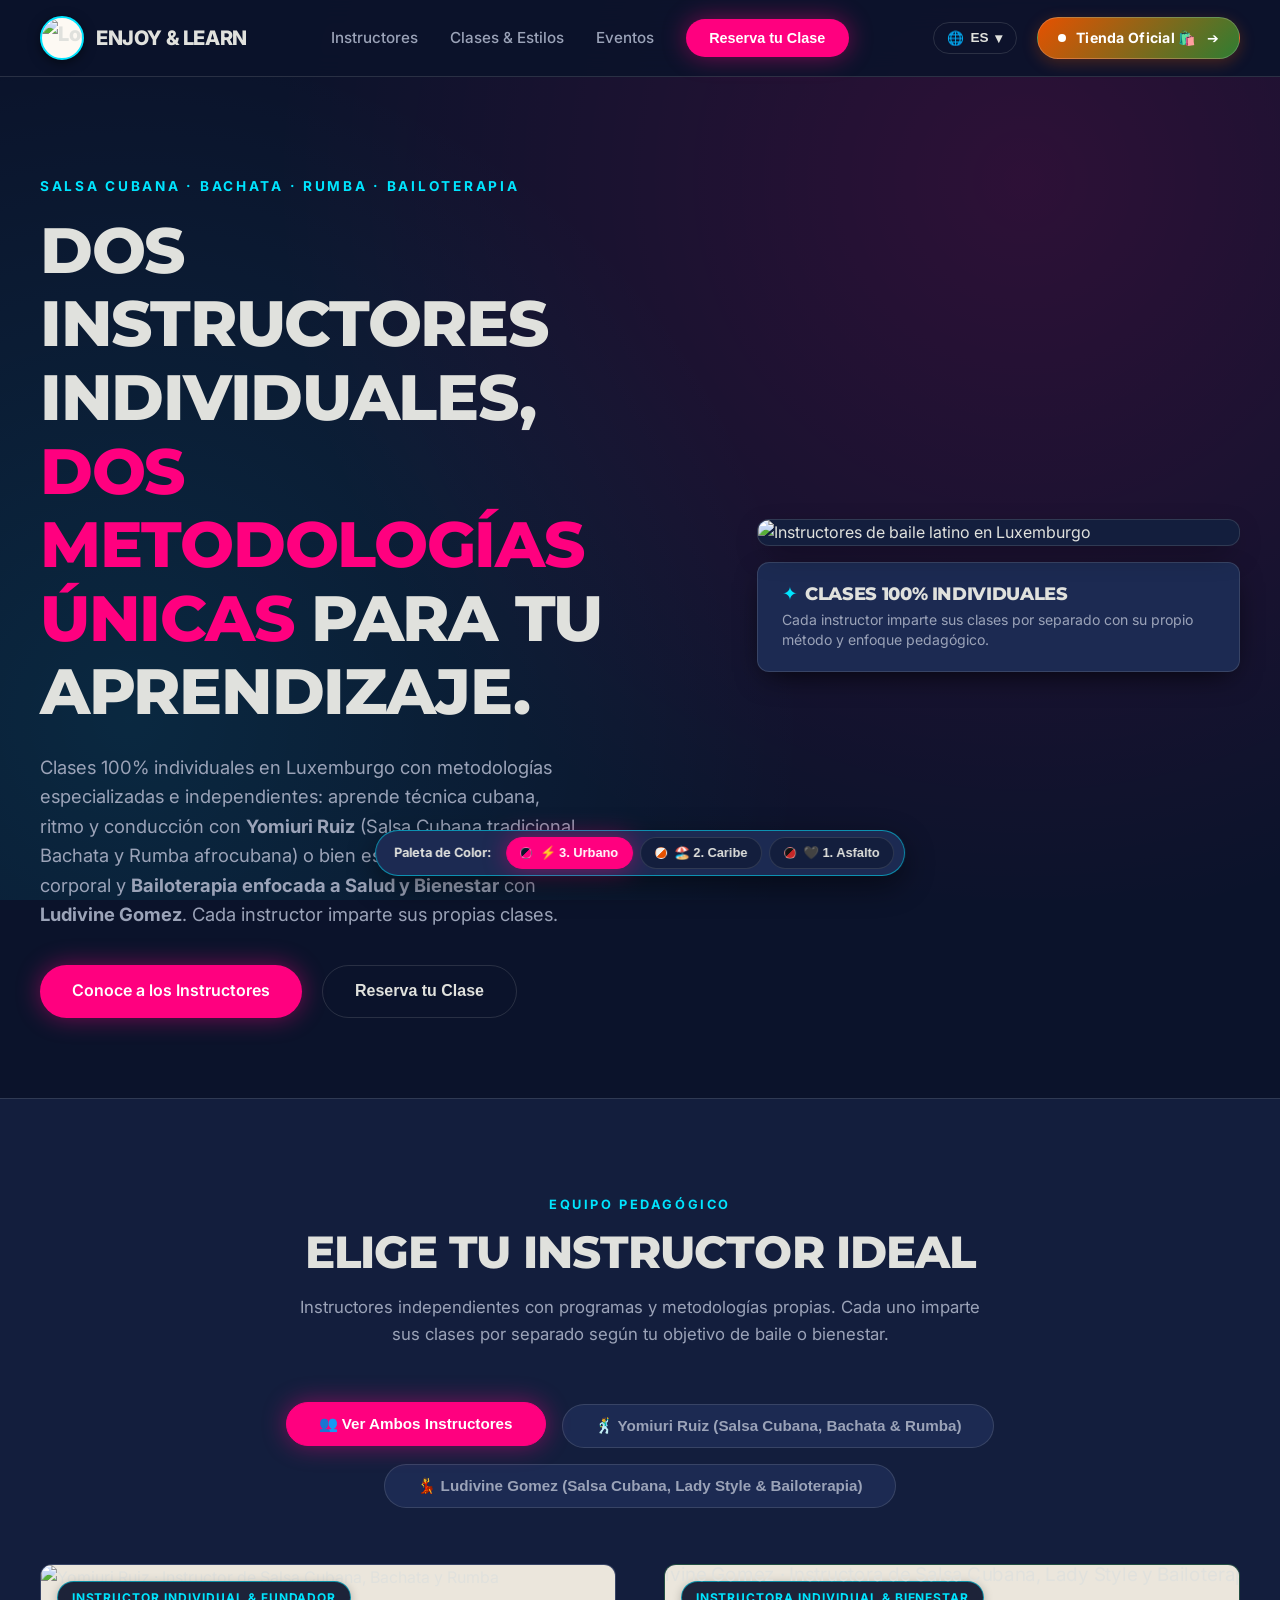
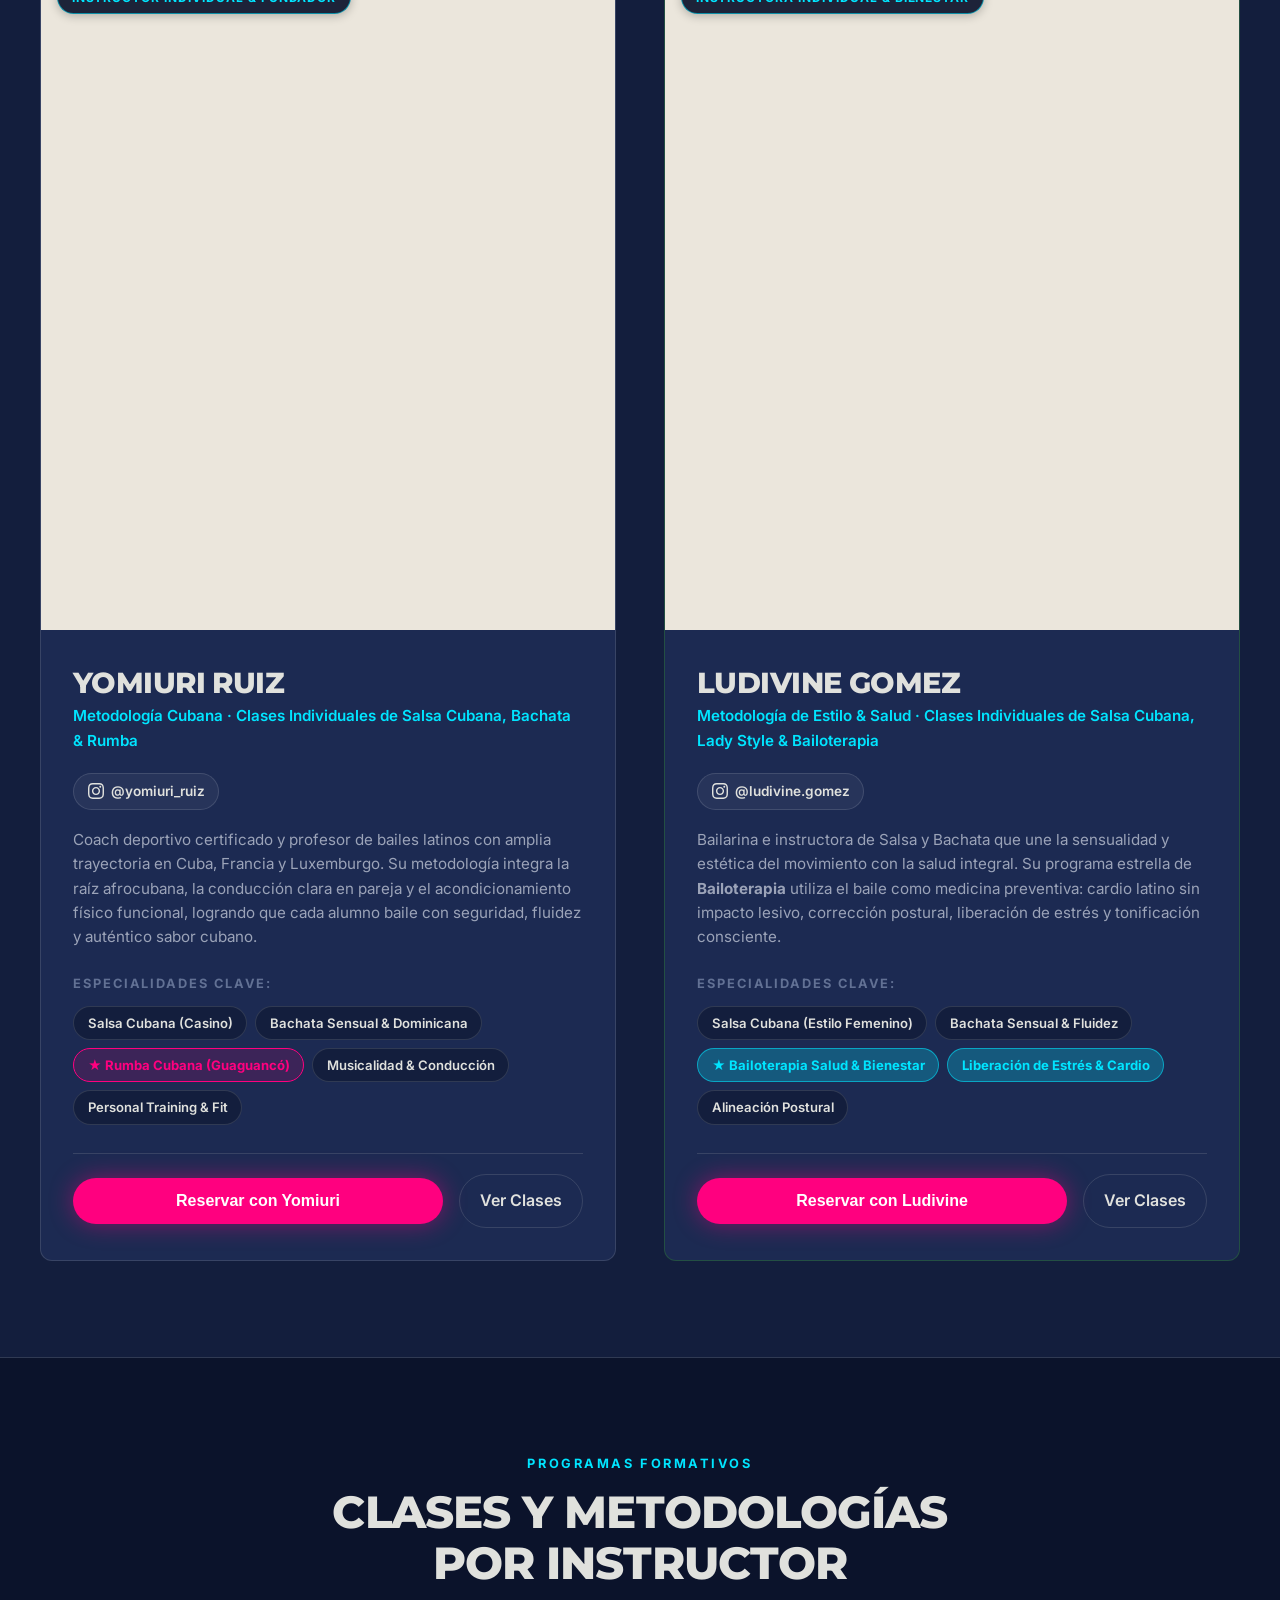
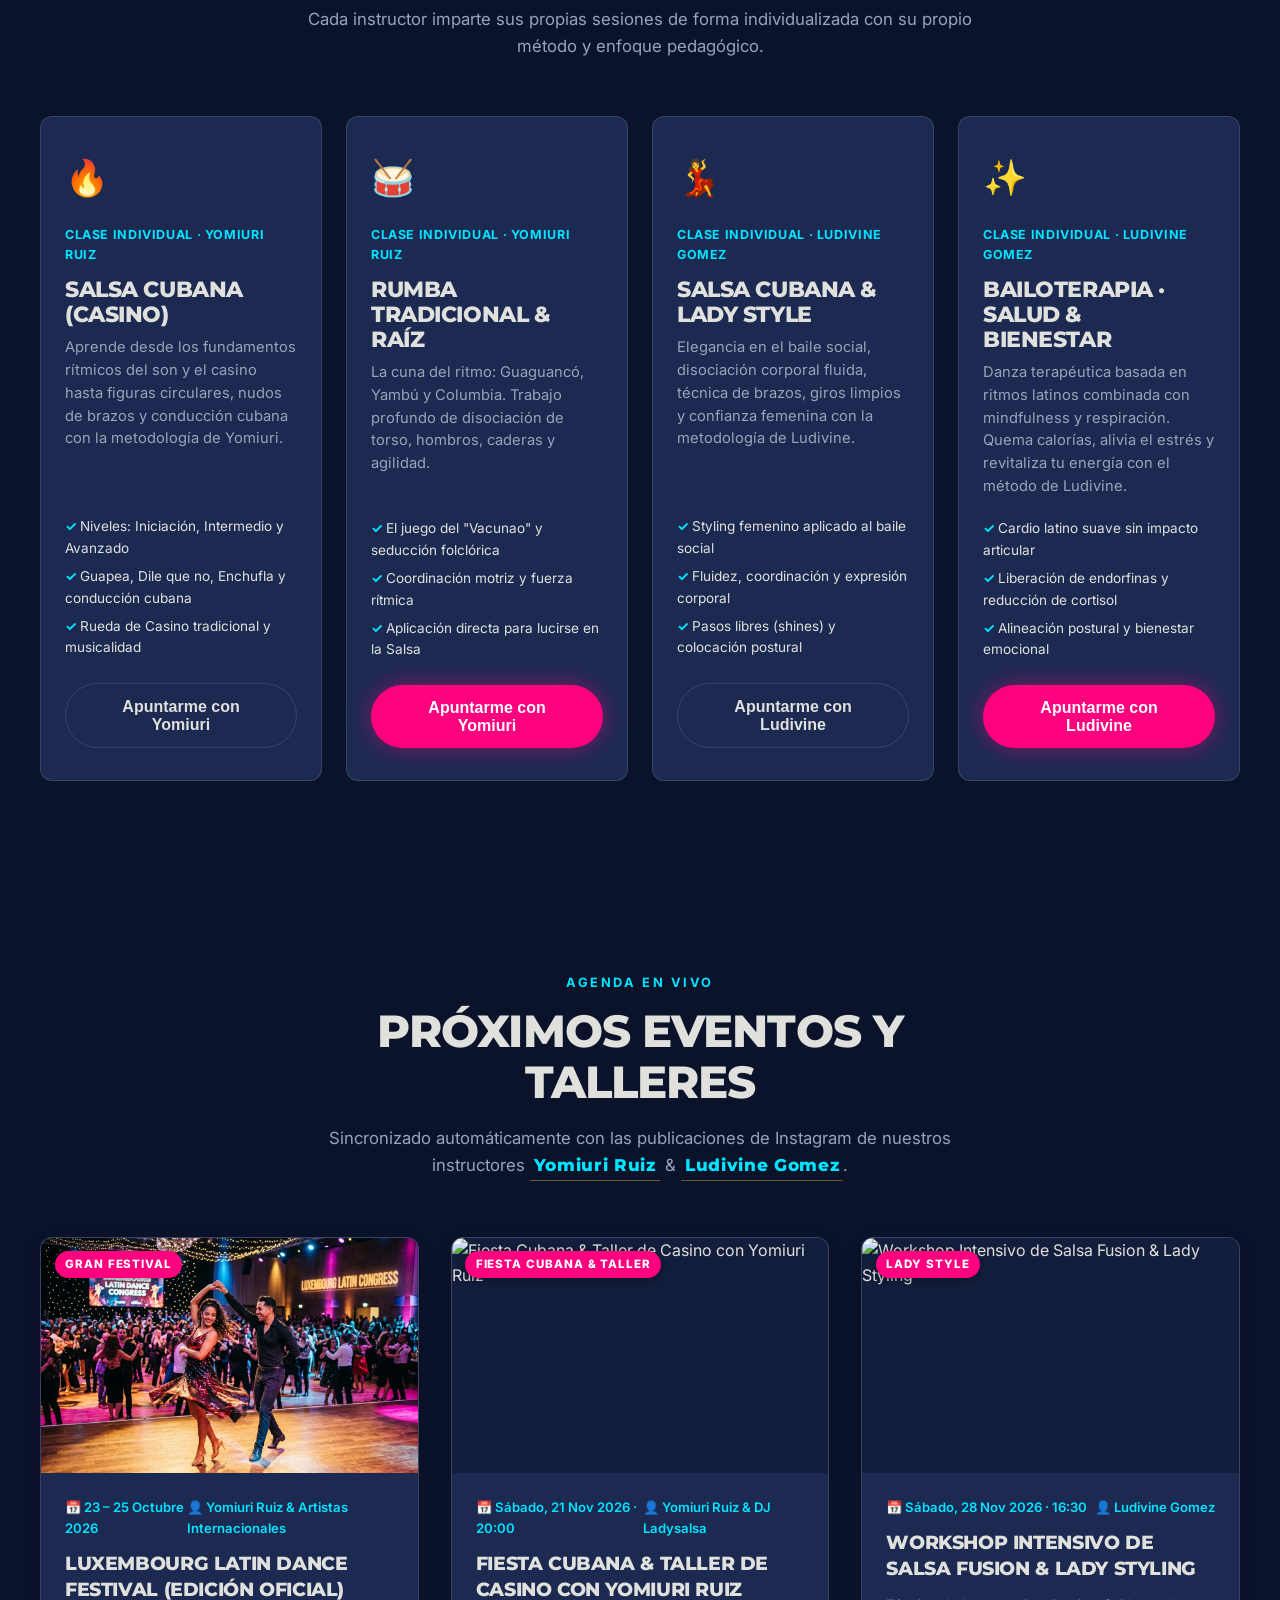
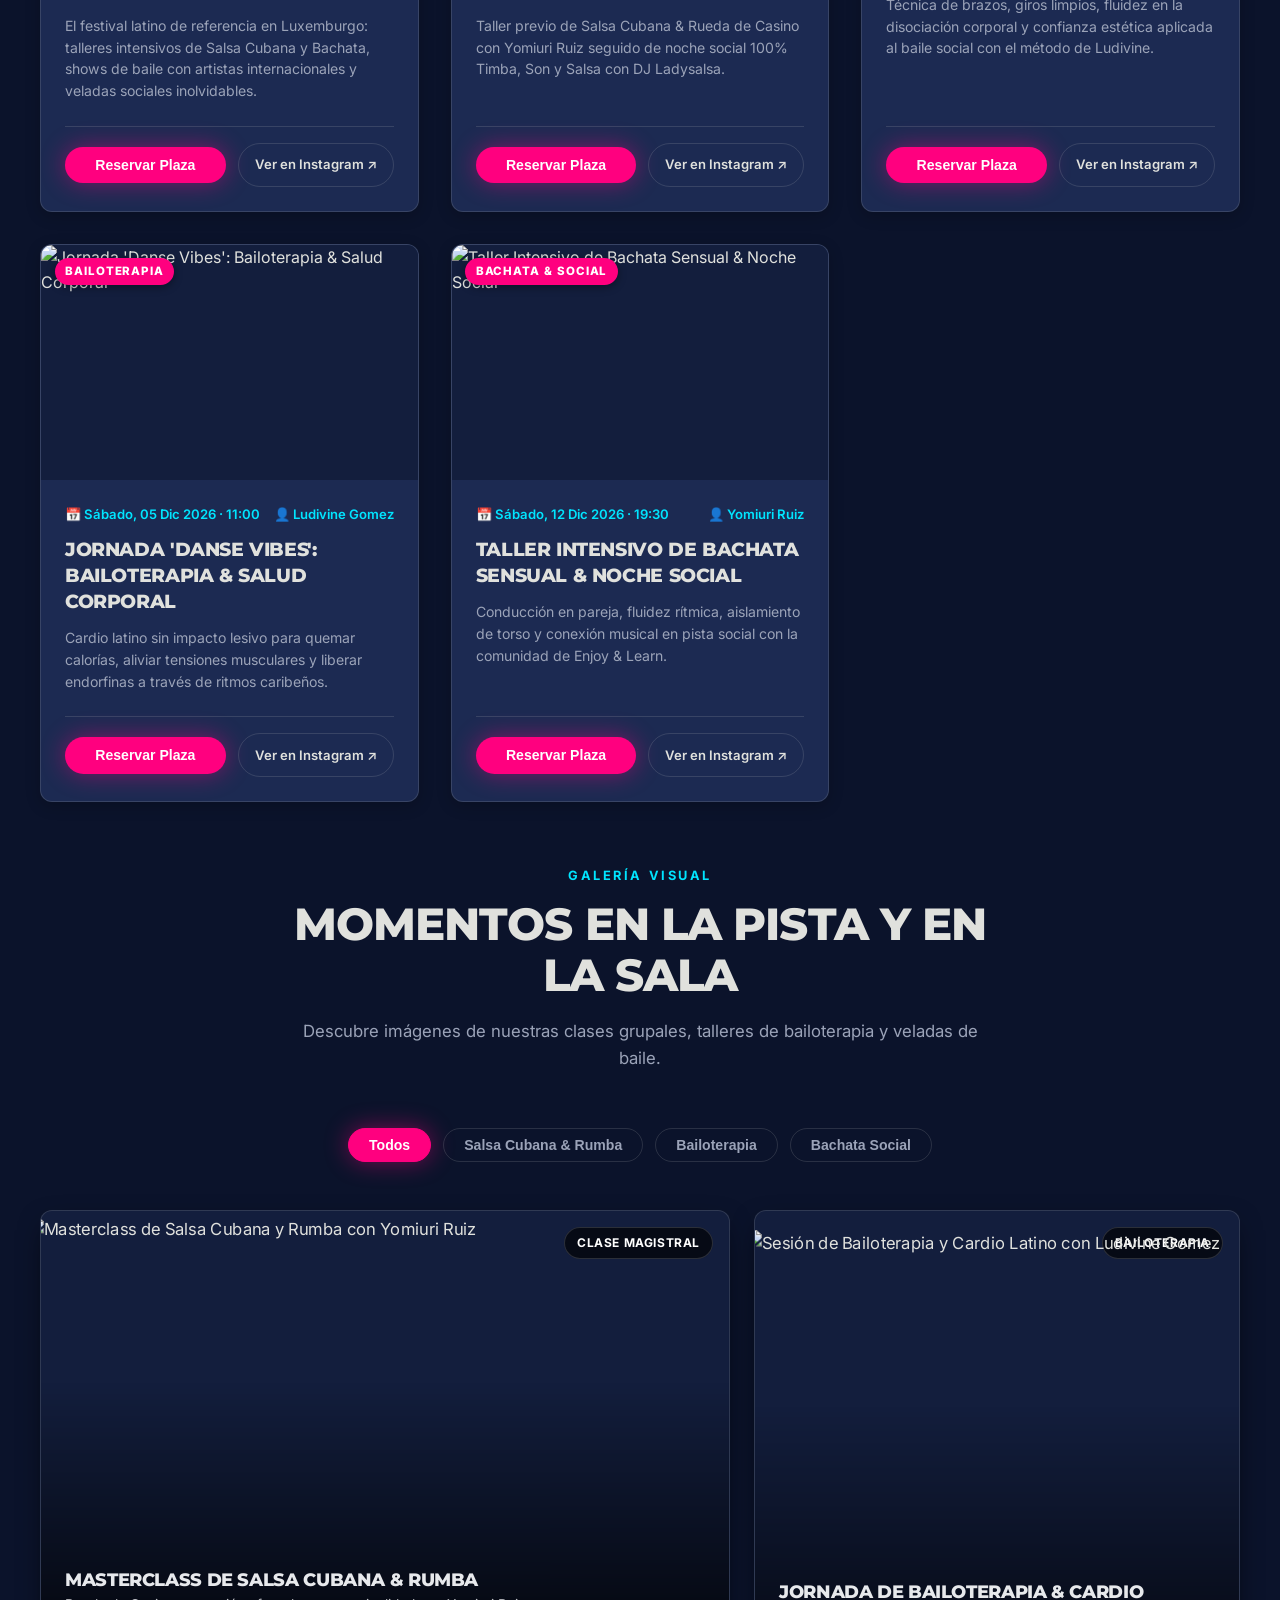
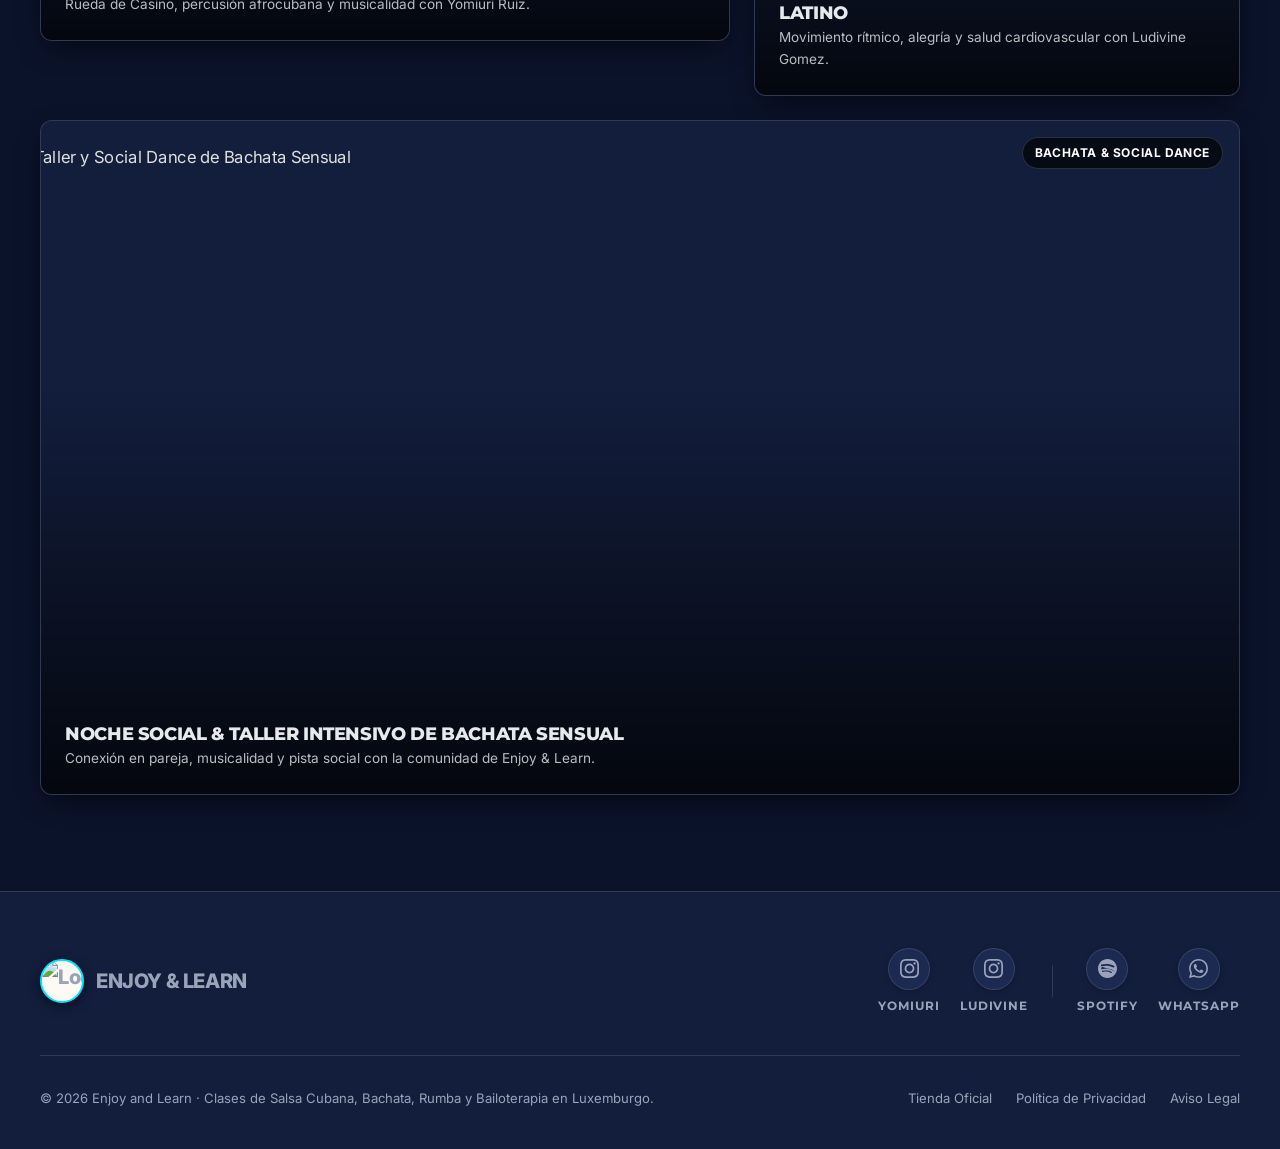
==== commit 32c49acd: "style(events): replace raw handles with styled designer names for instructors" ====
--- a/enjoy-and-learn.html
+++ b/enjoy-and-learn.html
@@ -329,7 +329,7 @@
       <div class="section-head">
         <span class="section-kicker">Agenda en Vivo</span>
         <h2 class="section-title">Próximos Eventos y Talleres</h2>
-        <p class="section-subtitle">Sincronizado automáticamente con las publicaciones de Instagram de nuestros instructores (@yomiuri_ruiz &amp; @ludivine.gomez).</p>
+        <p class="section-subtitle" data-i18n="events_subtitle">Sincronizado automáticamente con las publicaciones de Instagram de nuestros instructores <a href="https://www.instagram.com/yomiuri_ruiz/" target="_blank" rel="noopener noreferrer" class="instructor-design-name" title="Instagram de Yomiuri Ruiz">Yomiuri Ruiz</a> &amp; <a href="https://www.instagram.com/ludivine.gomez/" target="_blank" rel="noopener noreferrer" class="instructor-design-name" title="Instagram de Ludivine Gomez">Ludivine Gomez</a>.</p>
       </div>
 
       <!-- GRID DE EVENTOS PRÓXIMOS (ACTUALIZADO AUTOMÁTICAMENTE DESDE INSTAGRAM) -->
@@ -534,7 +534,19 @@
         <div class="form-group">
           <label for="bookService">Estilo, clase o evento especial</label>
           <select id="bookService" class="form-select" required>
-            <optgroup label="🎉 Próximos Eventos &amp; Talleres (Fechas Específicas)">
+            <optgroup label="Metodología Yomiuri Ruiz (Clases Individuales)">
+              <option value="salsa-yomiuri" selected>Salsa Cubana &amp; Casino (con Yomiuri Ruiz)</option>
+              <option value="rumba-yomiuri">Rumba Tradicional Afrocubana (con Yomiuri Ruiz)</option>
+              <option value="bachata-yomiuri">Bachata &amp; Conducción Rítmica (con Yomiuri Ruiz)</option>
+              <option value="fitness-yomiuri">Personal Training &amp; Acondicionamiento (con Yomiuri Ruiz)</option>
+            </optgroup>
+            <optgroup label="Metodología Ludivine Gomez (Clases Individuales)">
+              <option value="salsa-ladystyle-ludivine">Salsa Cubana &amp; Lady Style (con Ludivine Gomez)</option>
+              <option value="bailoterapia-ludivine">Bailoterapia · Salud &amp; Bienestar (con Ludivine Gomez)</option>
+              <option value="bachata-ludivine">Bachata Sensual &amp; Fluidez Corporal (con Ludivine Gomez)</option>
+              <option value="estiramiento-ludivine">Alineación Postural &amp; Estiramiento (con Ludivine Gomez)</option>
+            </optgroup>
+            <optgroup label="🎉 Próximos Eventos &amp; Talleres Especiales (Fechas Específicas)">
               <option value="evento-luxembourg-latin-festival" data-event-date="2026-10-23" data-event-date-label="23 – 25 Octubre 2026 (Festival Oficial)" data-event-instructor="he">
                 Luxembourg Latin Dance Festival (23 – 25 Oct 2026)
               </option>
@@ -550,18 +562,6 @@
               <option value="evento-taller-bachata-sensual" data-event-date="2026-12-12" data-event-date-label="Sábado, 12 Dic 2026 · 19:30" data-event-instructor="he">
                 Taller Bachata Sensual &amp; Noche Social (Sáb 12 Dic 2026 · 19:30)
               </option>
-            </optgroup>
-            <optgroup label="Metodología Yomiuri Ruiz (Clases Individuales)">
-              <option value="salsa-yomiuri">Salsa Cubana &amp; Casino (con Yomiuri Ruiz)</option>
-              <option value="rumba-yomiuri">Rumba Tradicional Afrocubana (con Yomiuri Ruiz)</option>
-              <option value="bachata-yomiuri">Bachata &amp; Conducción Rítmica (con Yomiuri Ruiz)</option>
-              <option value="fitness-yomiuri">Personal Training &amp; Acondicionamiento (con Yomiuri Ruiz)</option>
-            </optgroup>
-            <optgroup label="Metodología Ludivine Gomez (Clases Individuales)">
-              <option value="salsa-ladystyle-ludivine">Salsa Cubana &amp; Lady Style (con Ludivine Gomez)</option>
-              <option value="bailoterapia-ludivine">Bailoterapia · Salud &amp; Bienestar (con Ludivine Gomez)</option>
-              <option value="bachata-ludivine">Bachata Sensual &amp; Fluidez Corporal (con Ludivine Gomez)</option>
-              <option value="estiramiento-ludivine">Alineación Postural &amp; Estiramiento (con Ludivine Gomez)</option>
             </optgroup>
           </select>
         </div>
--- a/styles-base.css
+++ b/styles-base.css
@@ -531,6 +531,26 @@
 .section-subtitle {
   color: var(--text-muted);
   font-size: 1.05rem;
+}
+
+.instructor-design-name {
+  font-family: var(--font-heading);
+  font-weight: 800;
+  letter-spacing: 0.04em;
+  color: var(--accent-secondary);
+  text-decoration: none;
+  border-bottom: 1.5px solid rgba(212, 175, 55, 0.45);
+  padding: 0 0.25rem 1px 0.25rem;
+  display: inline-block;
+  transition: all 0.25s ease;
+  white-space: nowrap;
+}
+
+.instructor-design-name:hover {
+  color: var(--accent-primary);
+  border-bottom-color: var(--accent-primary);
+  transform: translateY(-1.5px);
+  text-shadow: 0 0 10px var(--accent-primary-glow);
 }
 
 .services-grid {
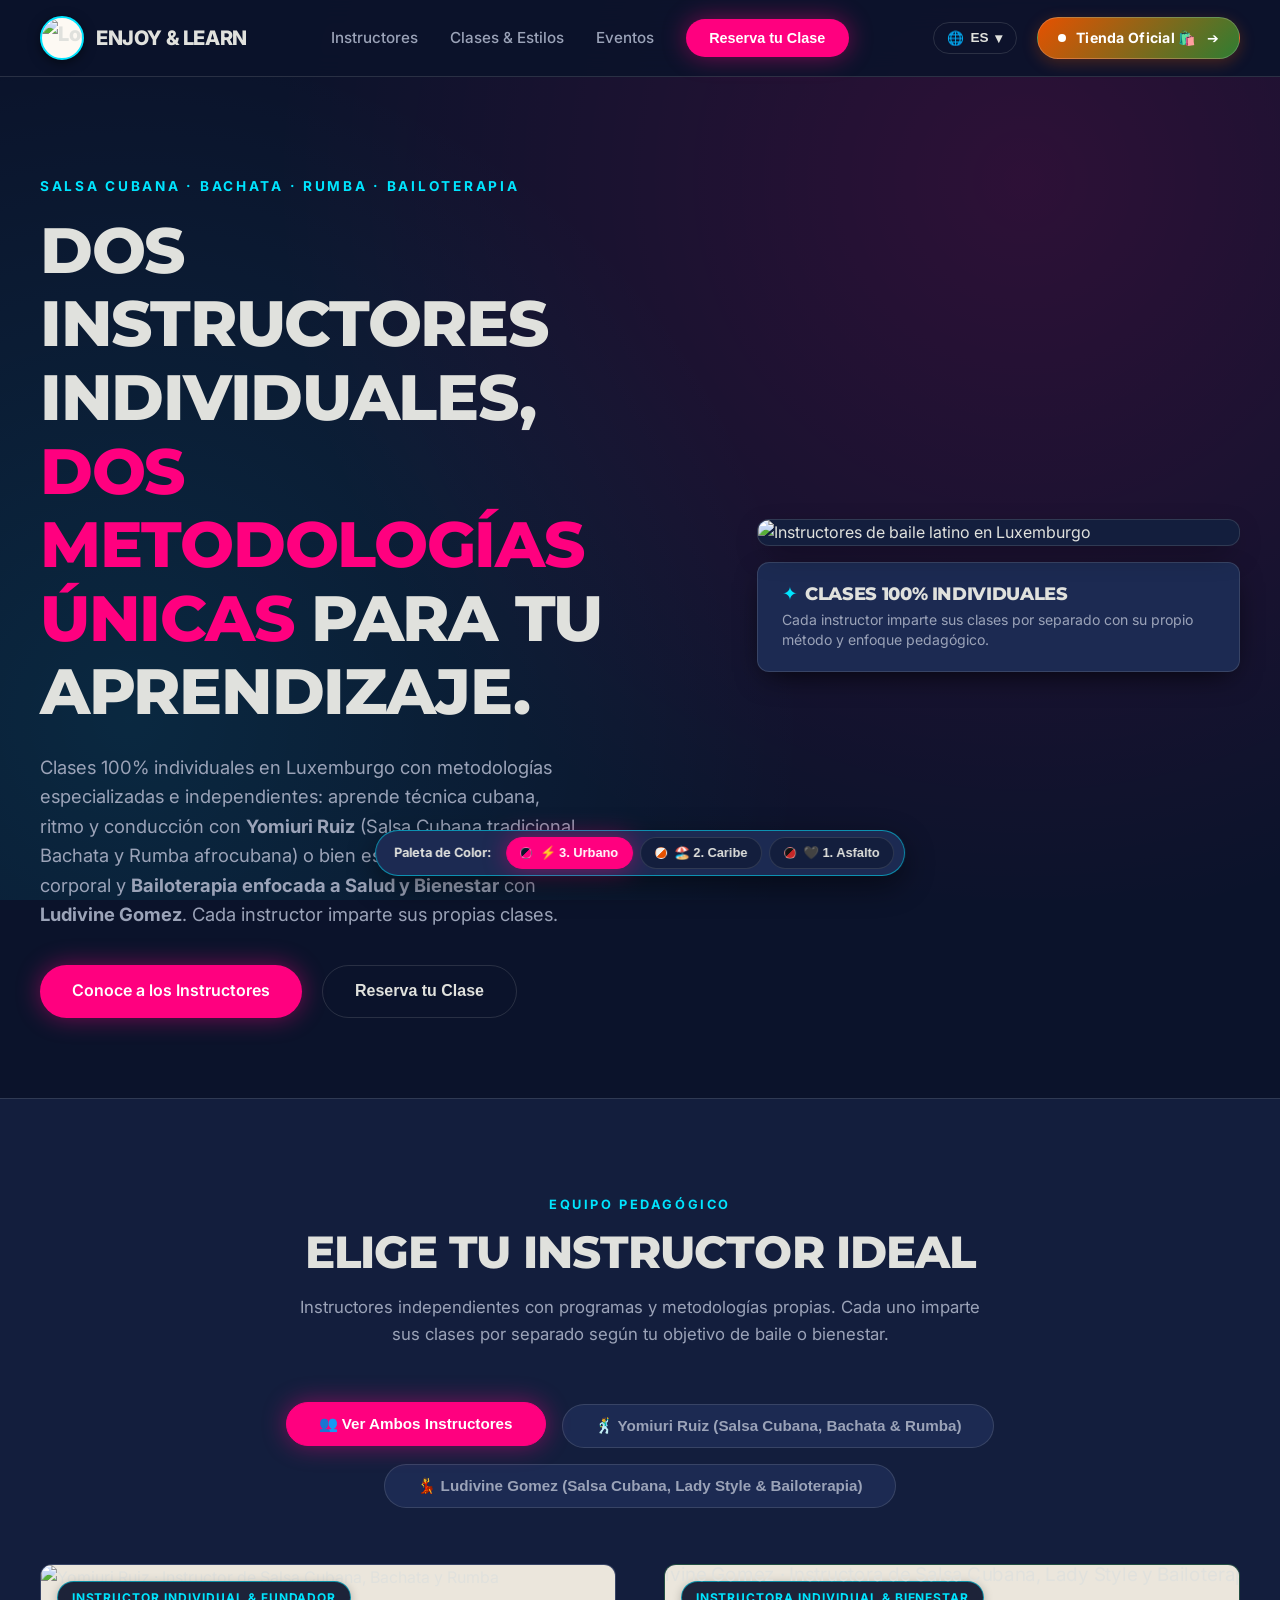
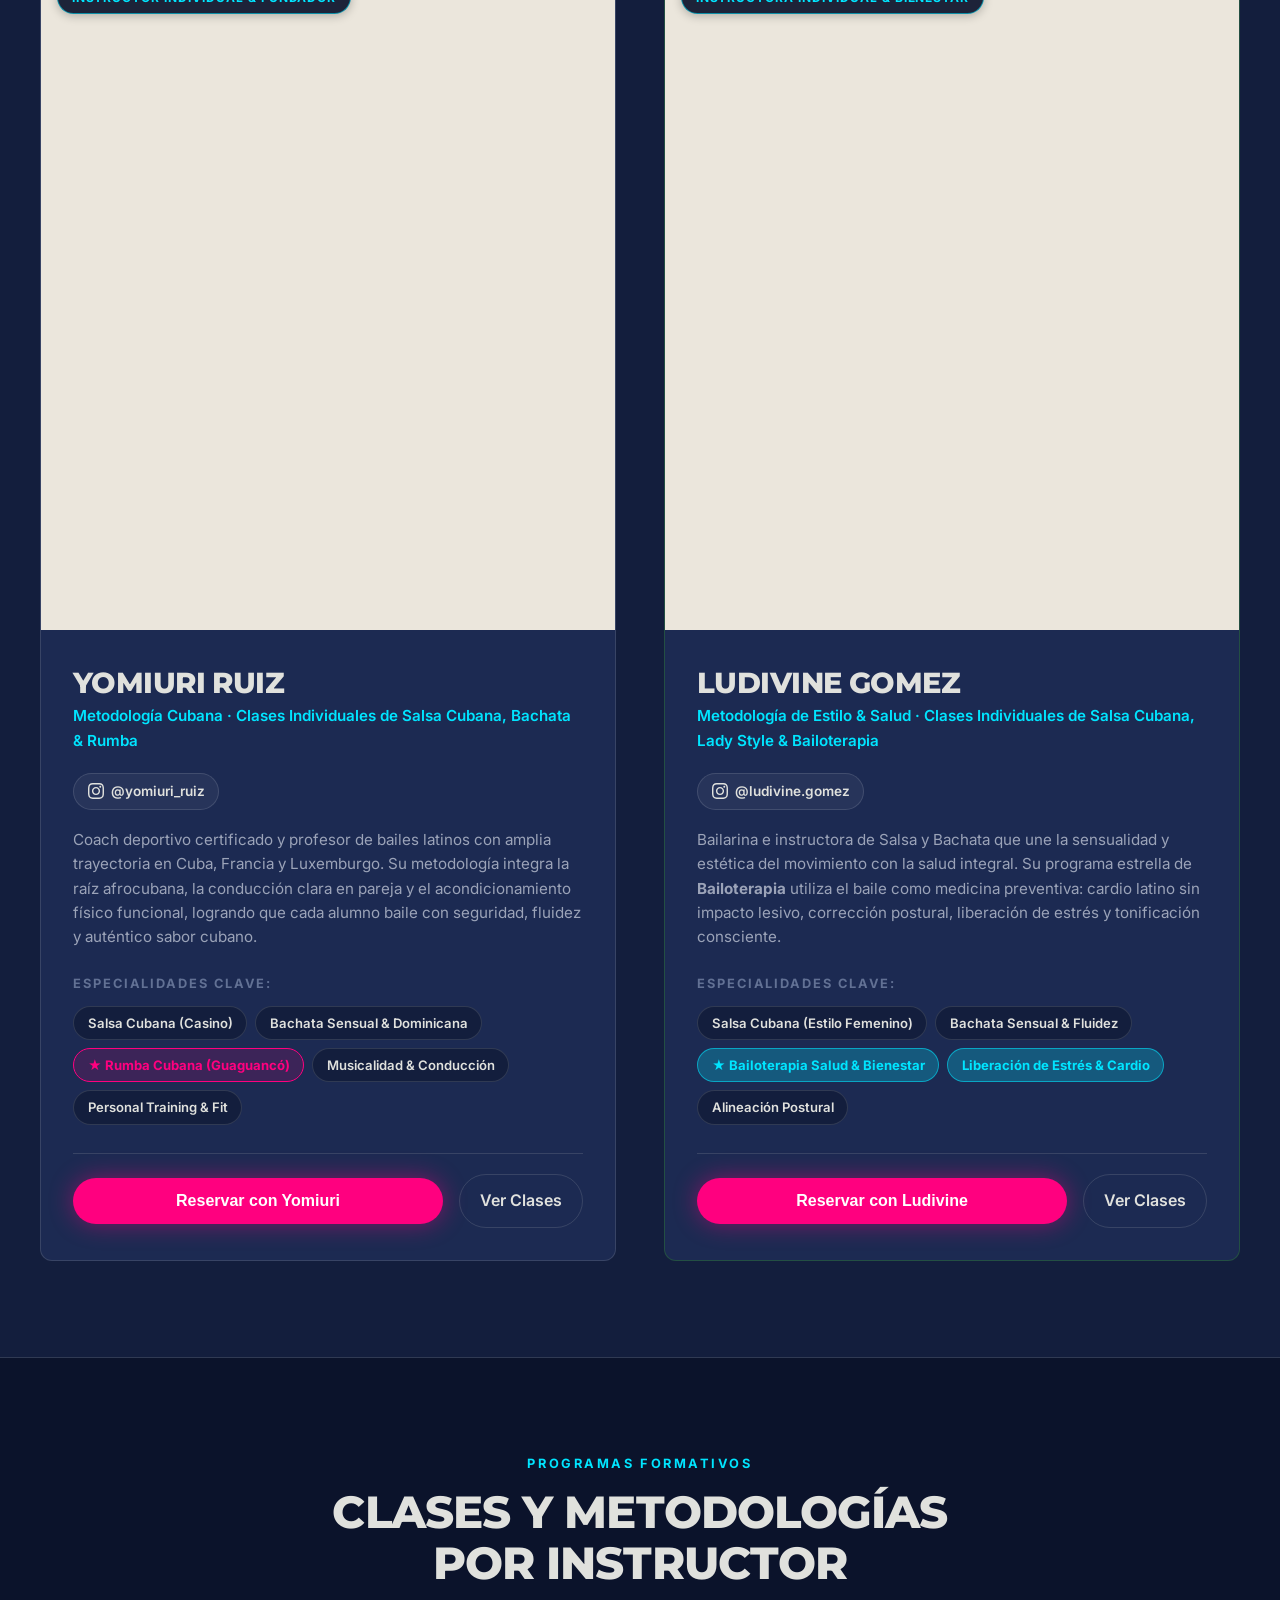
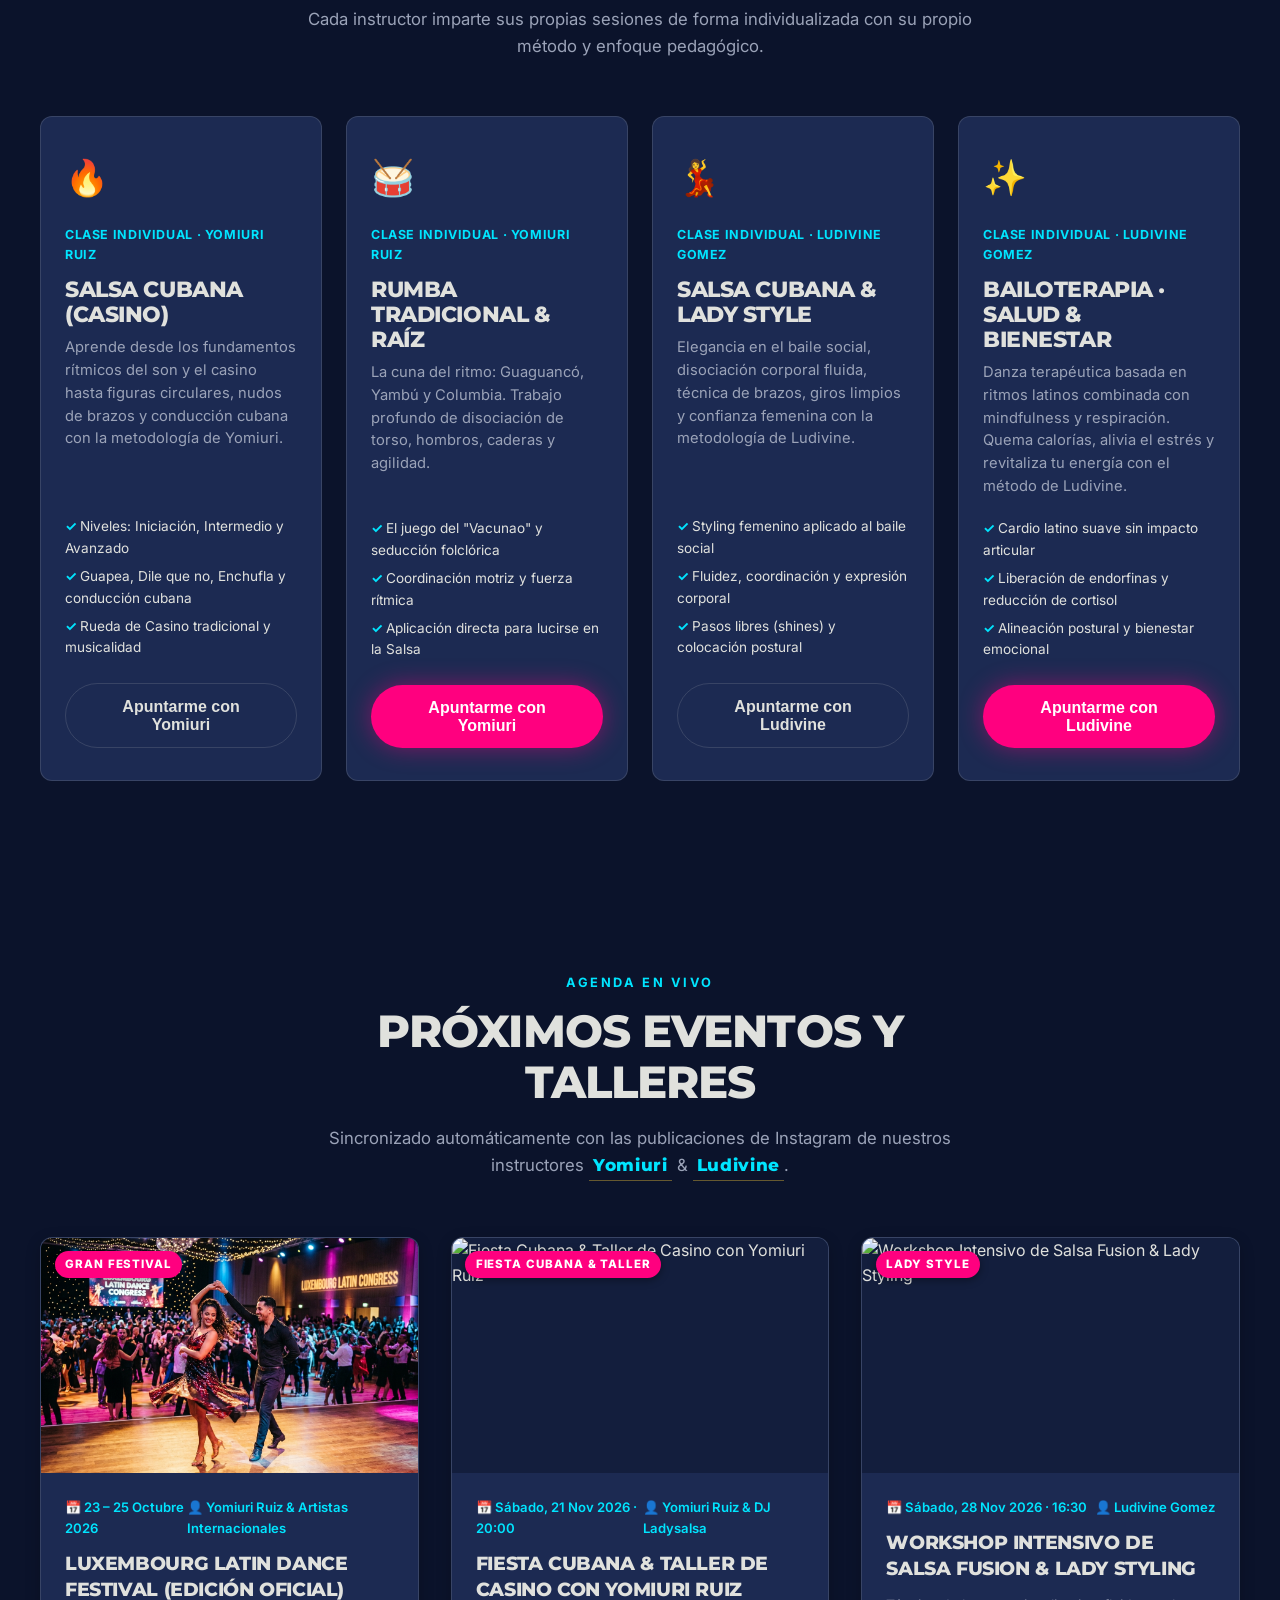
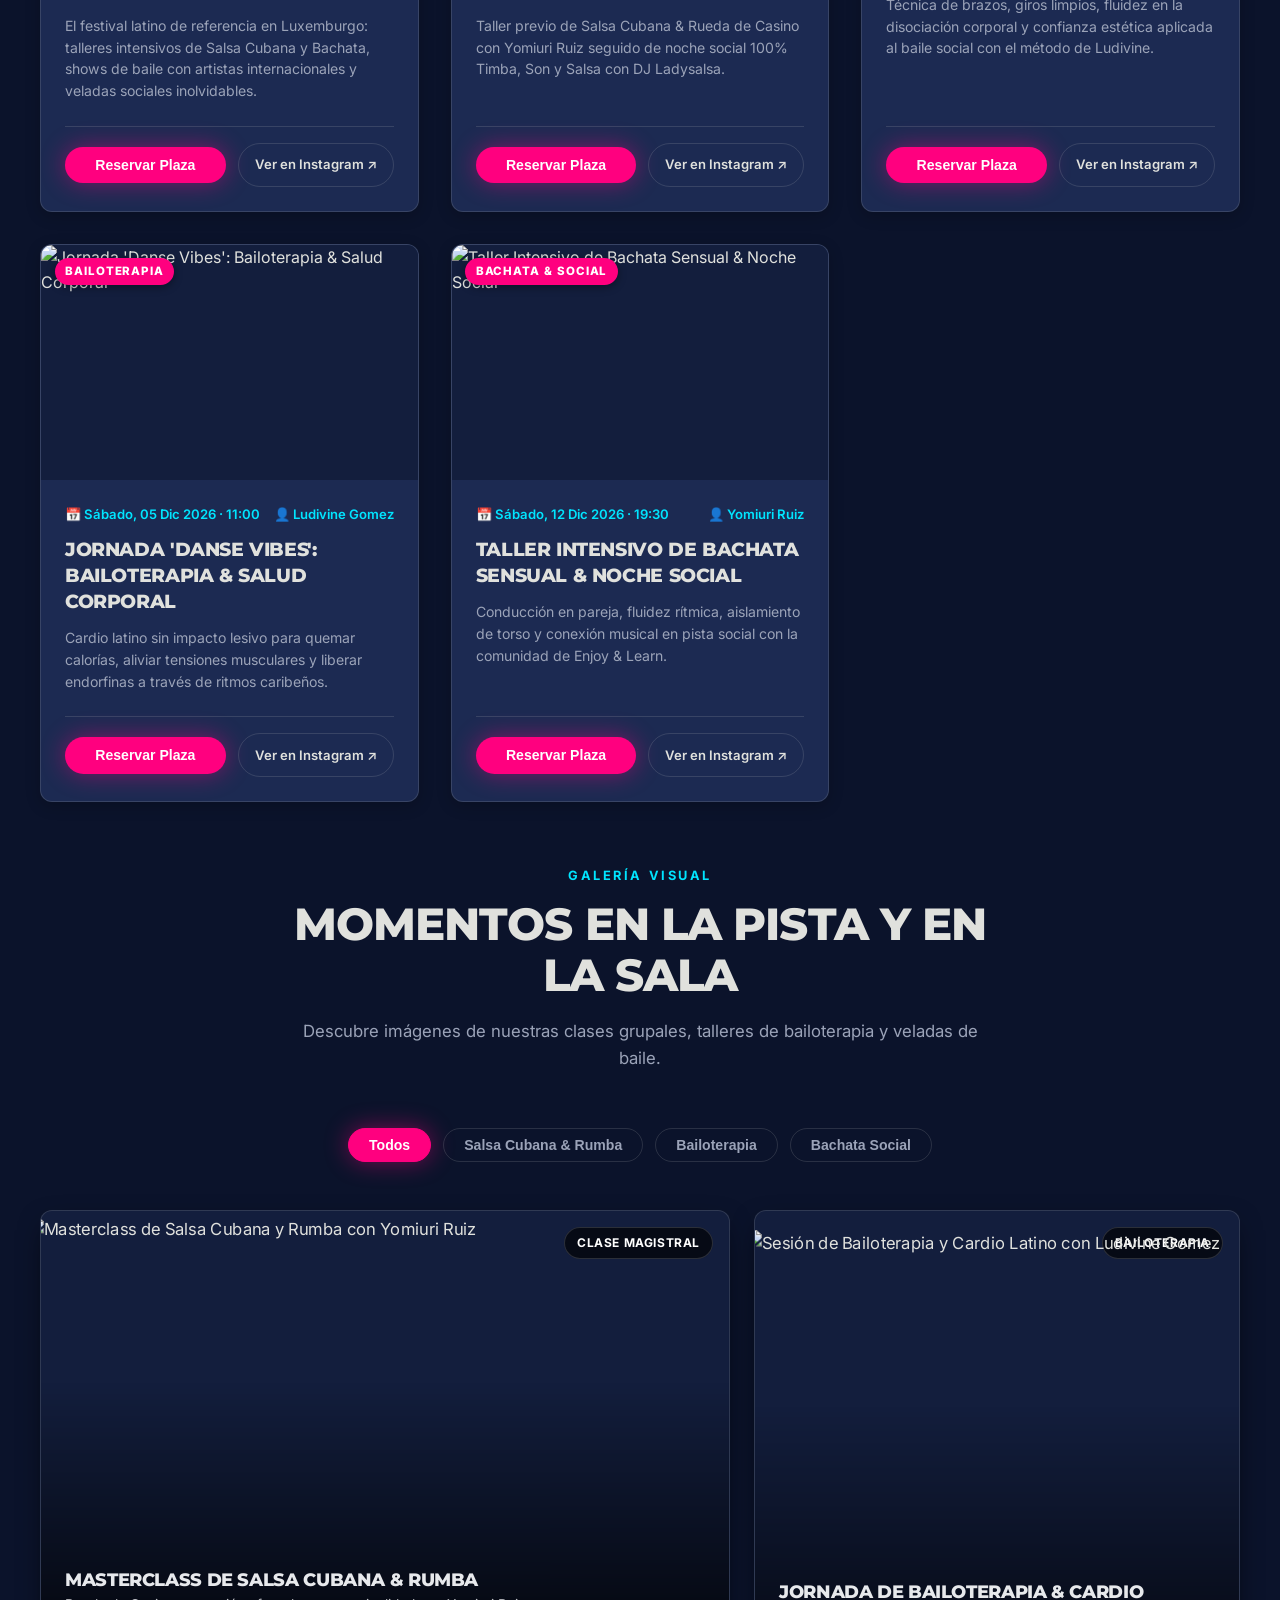
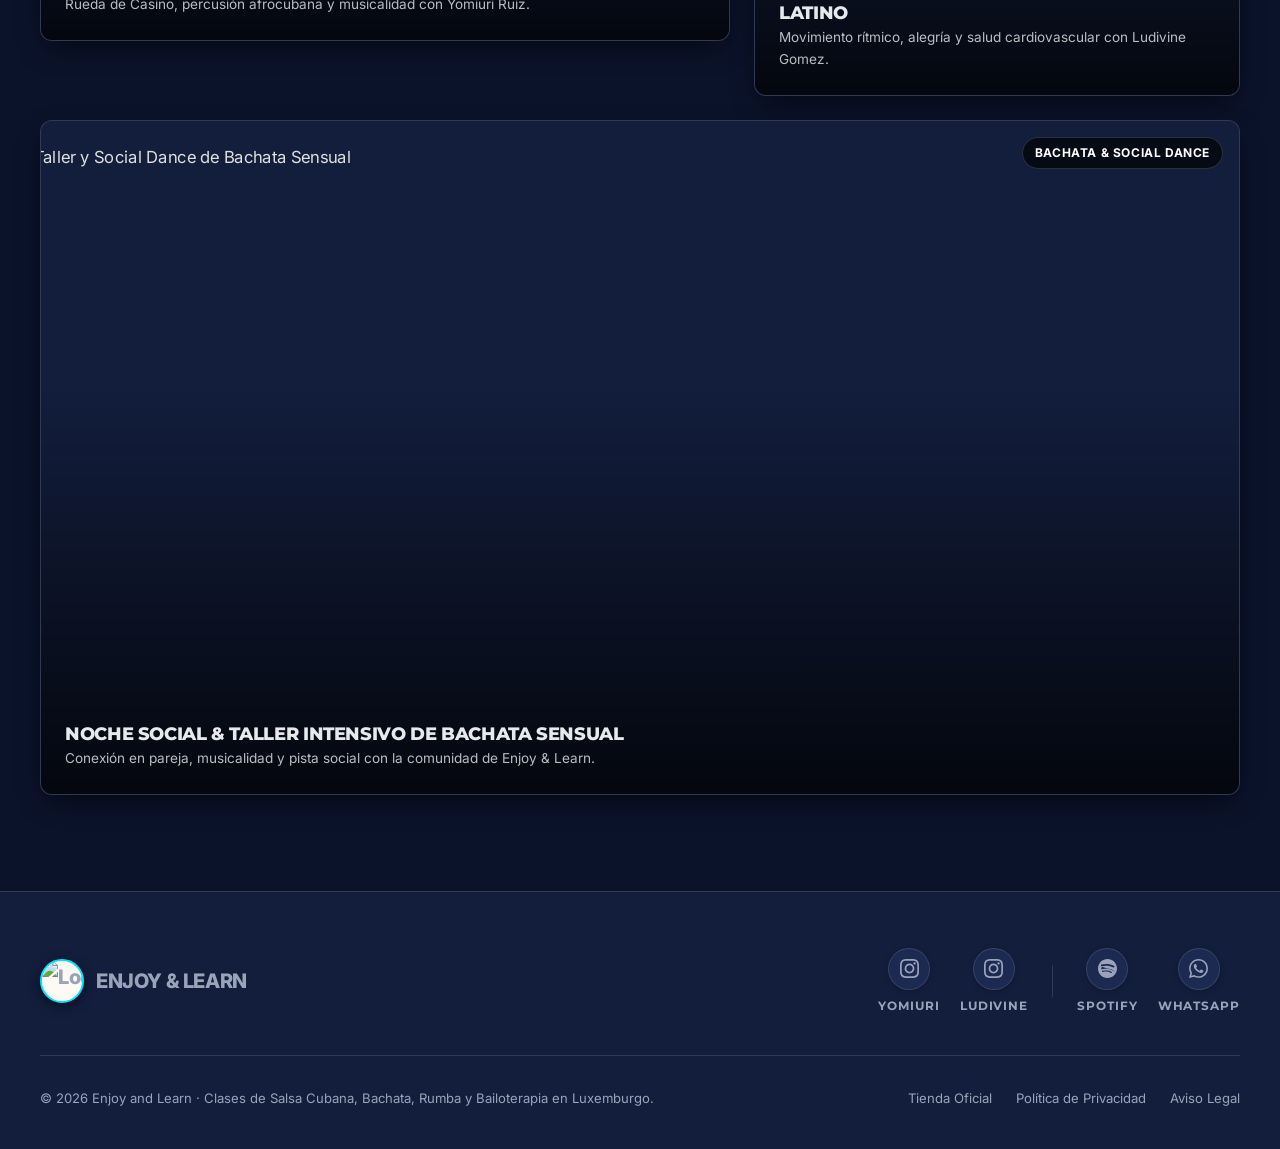
==== commit 9c9dda4e: "style(events): use only first names without surnames in design font" ====
--- a/enjoy-and-learn.html
+++ b/enjoy-and-learn.html
@@ -329,7 +329,7 @@
       <div class="section-head">
         <span class="section-kicker">Agenda en Vivo</span>
         <h2 class="section-title">Próximos Eventos y Talleres</h2>
-        <p class="section-subtitle" data-i18n="events_subtitle">Sincronizado automáticamente con las publicaciones de Instagram de nuestros instructores <a href="https://www.instagram.com/yomiuri_ruiz/" target="_blank" rel="noopener noreferrer" class="instructor-design-name" title="Instagram de Yomiuri Ruiz">Yomiuri Ruiz</a> &amp; <a href="https://www.instagram.com/ludivine.gomez/" target="_blank" rel="noopener noreferrer" class="instructor-design-name" title="Instagram de Ludivine Gomez">Ludivine Gomez</a>.</p>
+        <p class="section-subtitle" data-i18n="events_subtitle">Sincronizado automáticamente con las publicaciones de Instagram de nuestros instructores <a href="https://www.instagram.com/yomiuri_ruiz/" target="_blank" rel="noopener noreferrer" class="instructor-design-name" title="Instagram de Yomiuri">Yomiuri</a> &amp; <a href="https://www.instagram.com/ludivine.gomez/" target="_blank" rel="noopener noreferrer" class="instructor-design-name" title="Instagram de Ludivine">Ludivine</a>.</p>
       </div>
 
       <!-- GRID DE EVENTOS PRÓXIMOS (ACTUALIZADO AUTOMÁTICAMENTE DESDE INSTAGRAM) -->
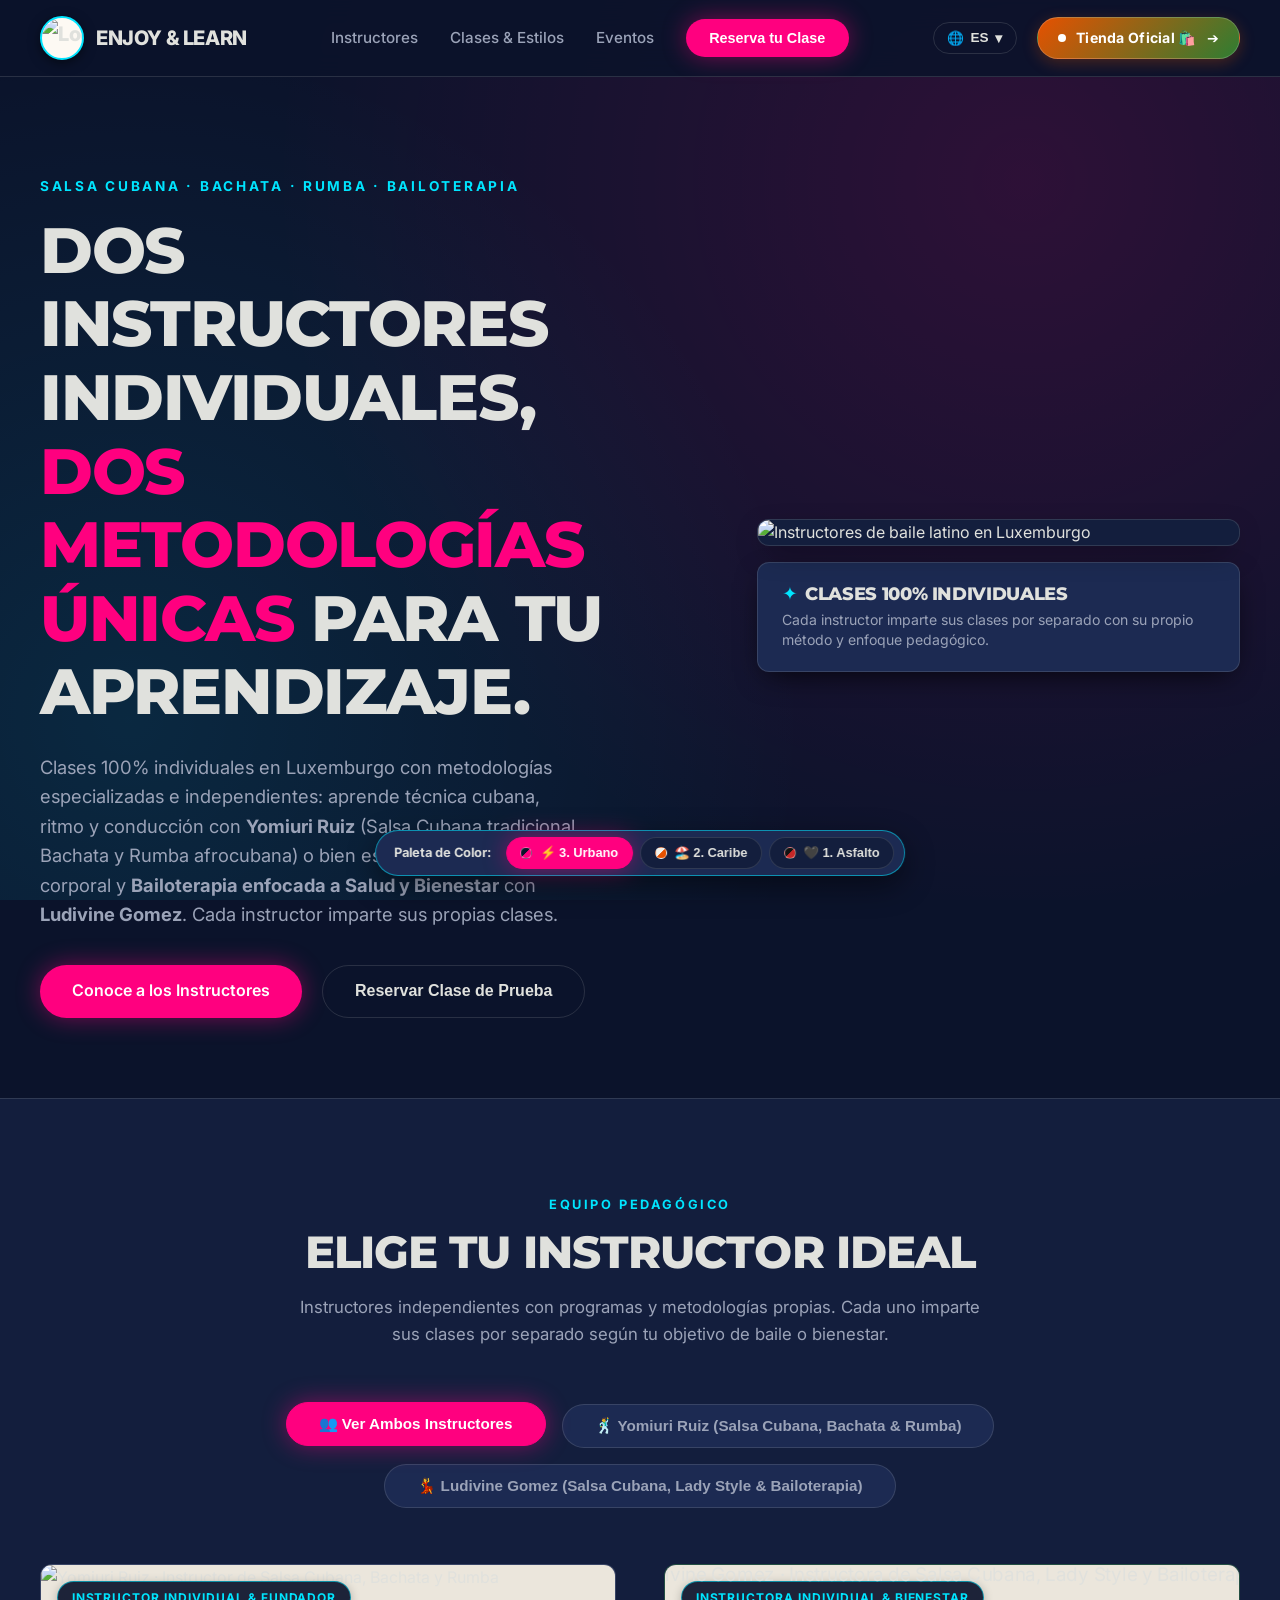
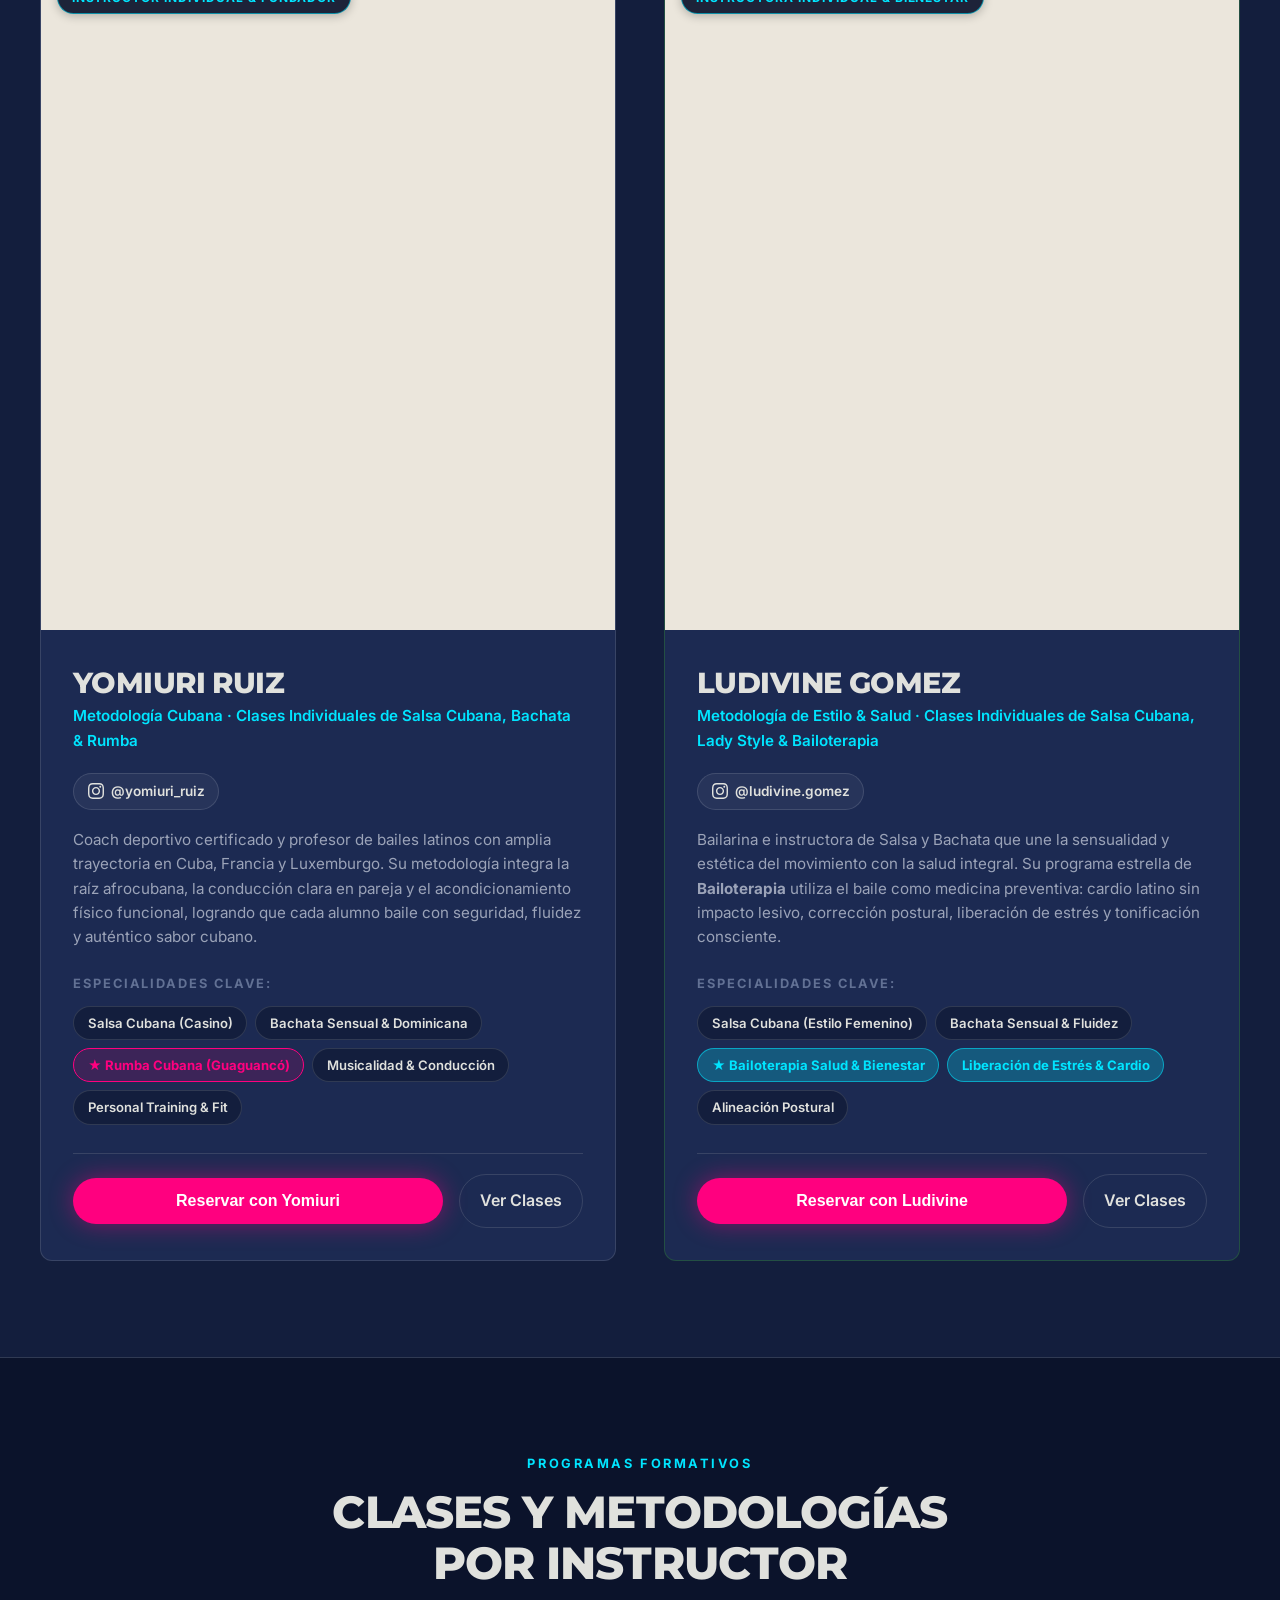
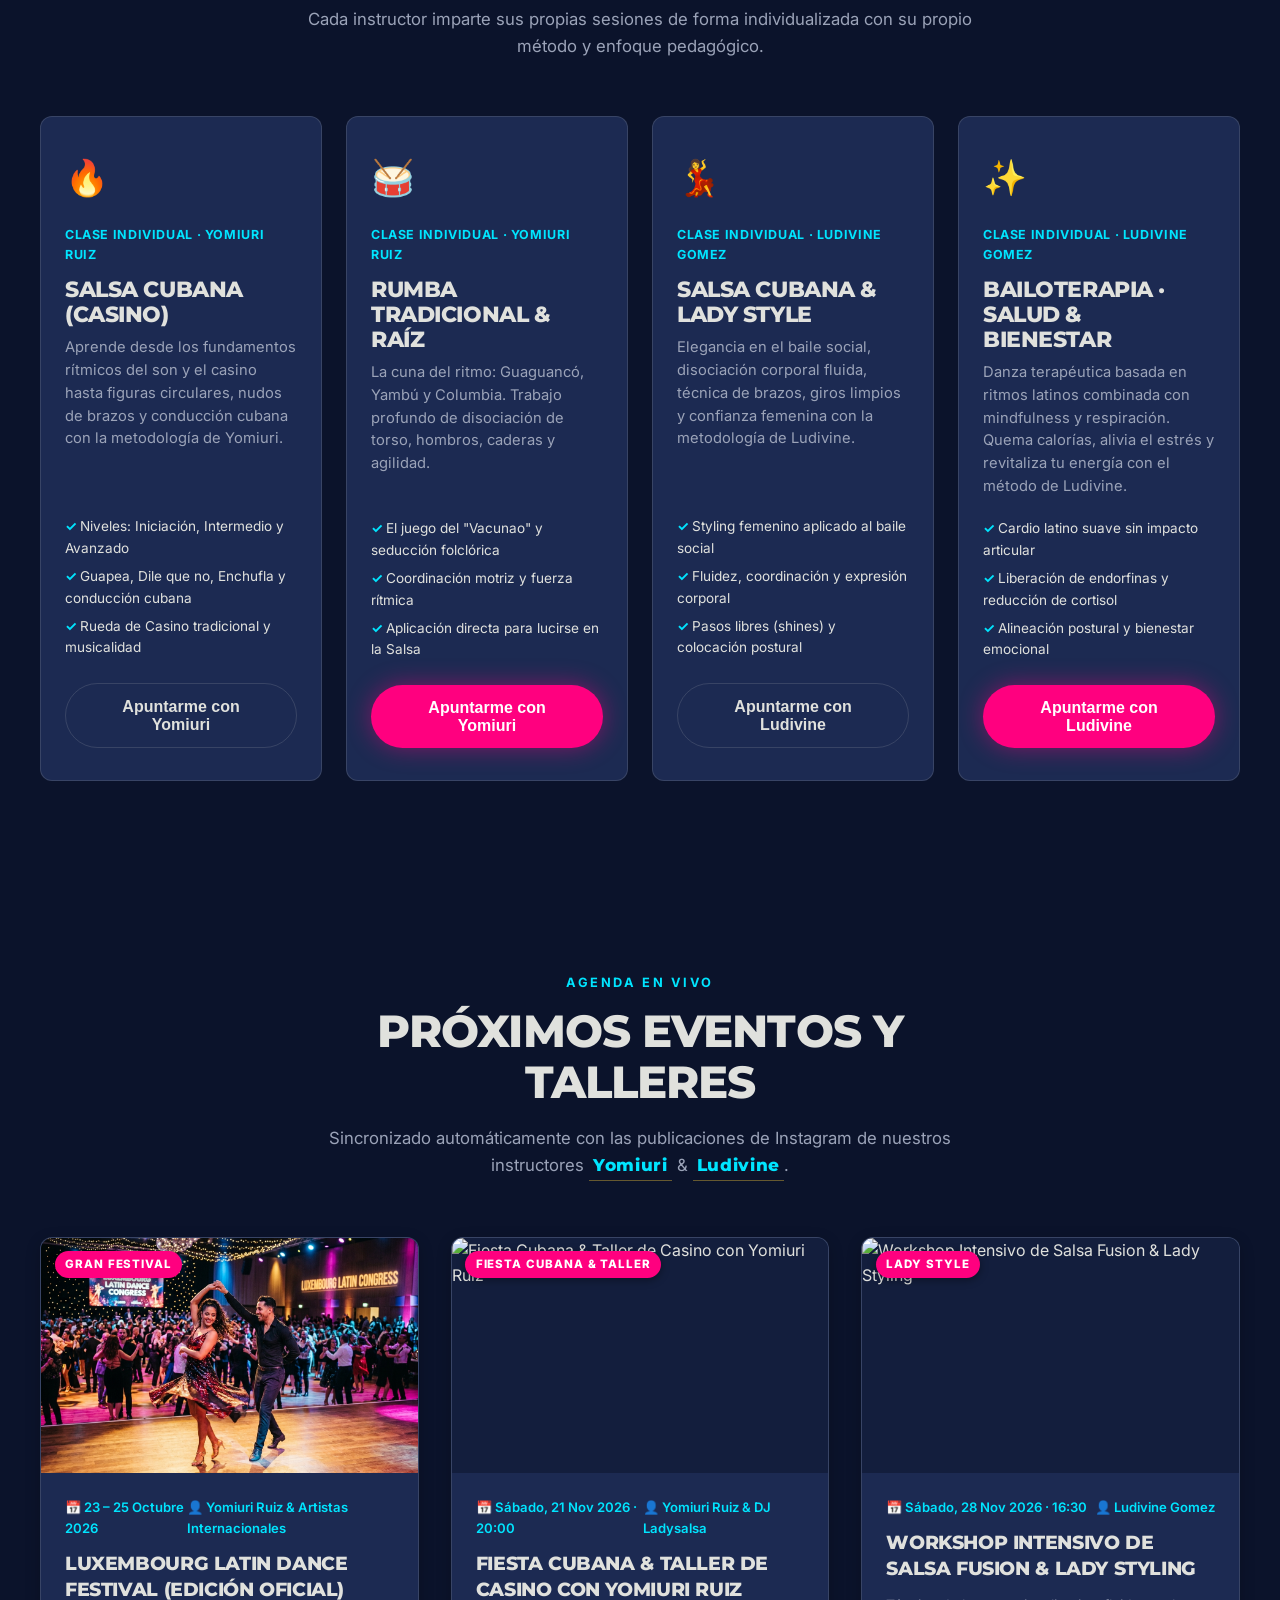
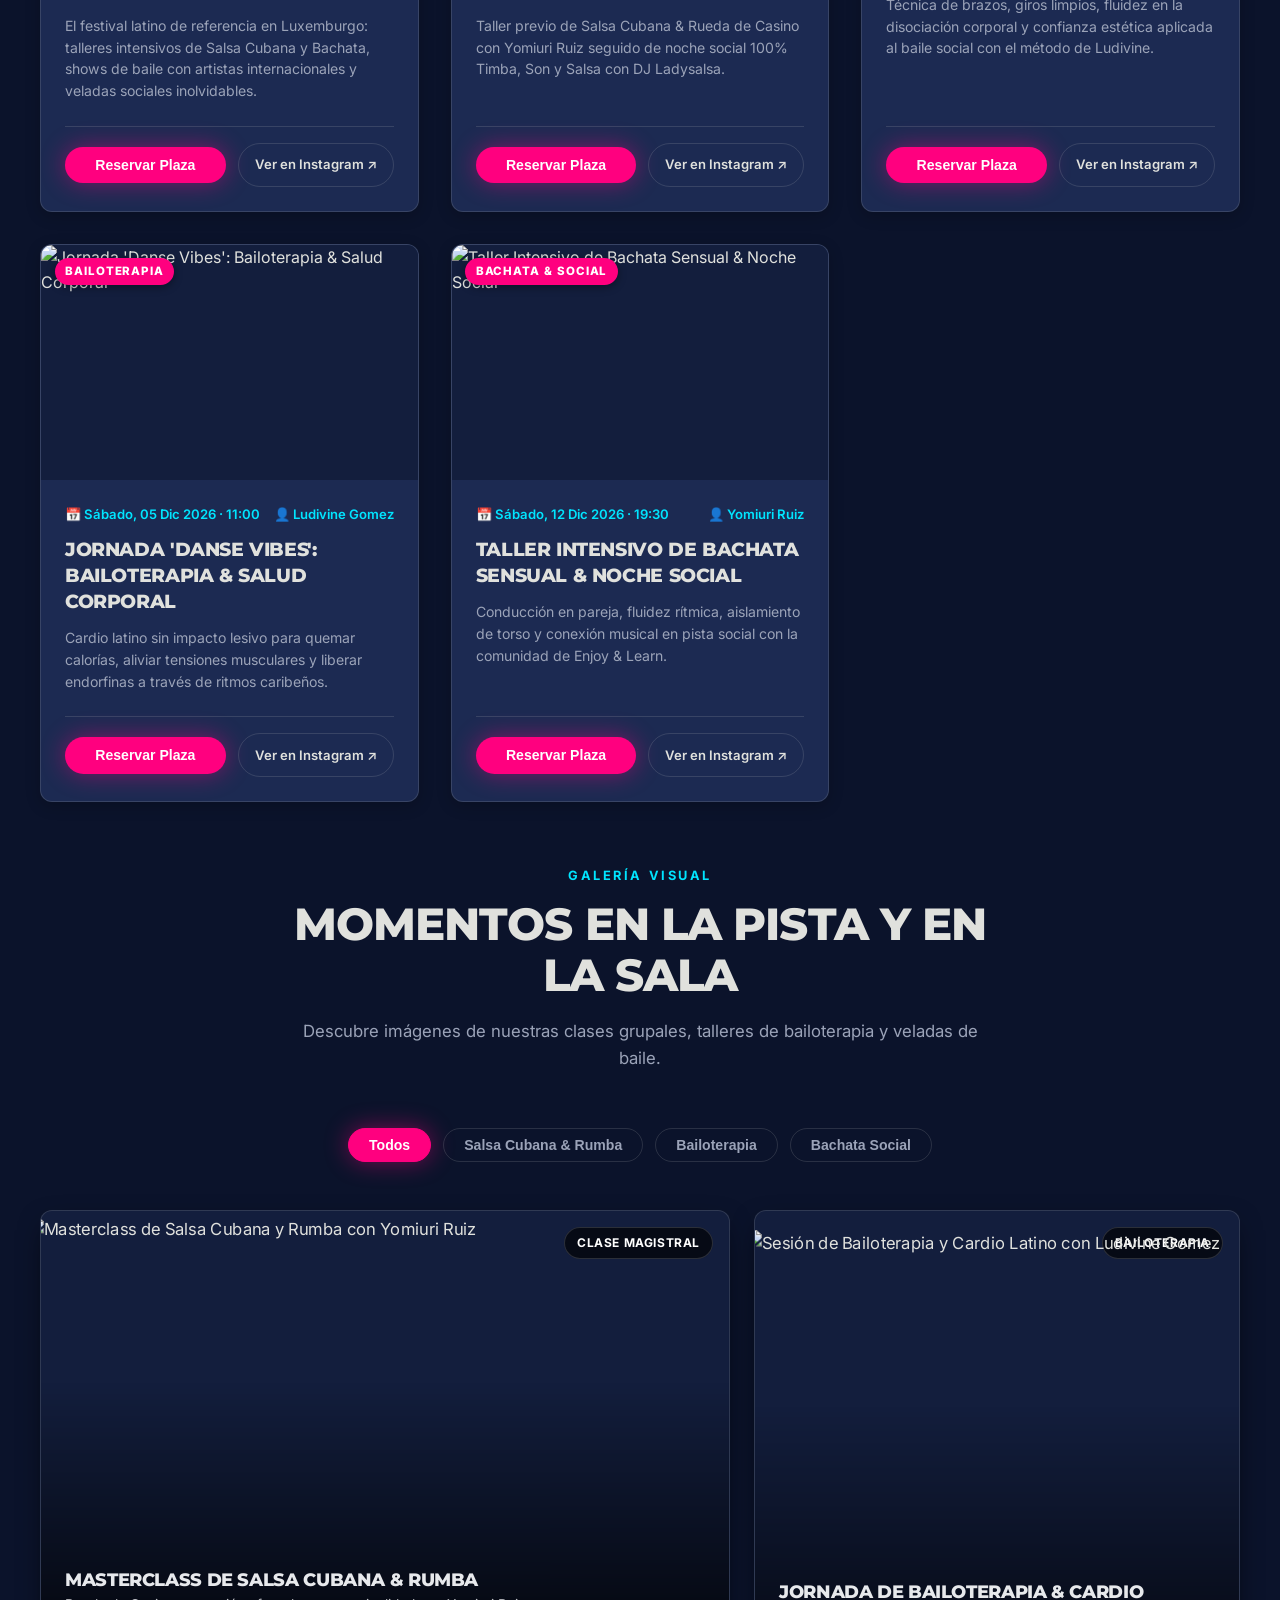
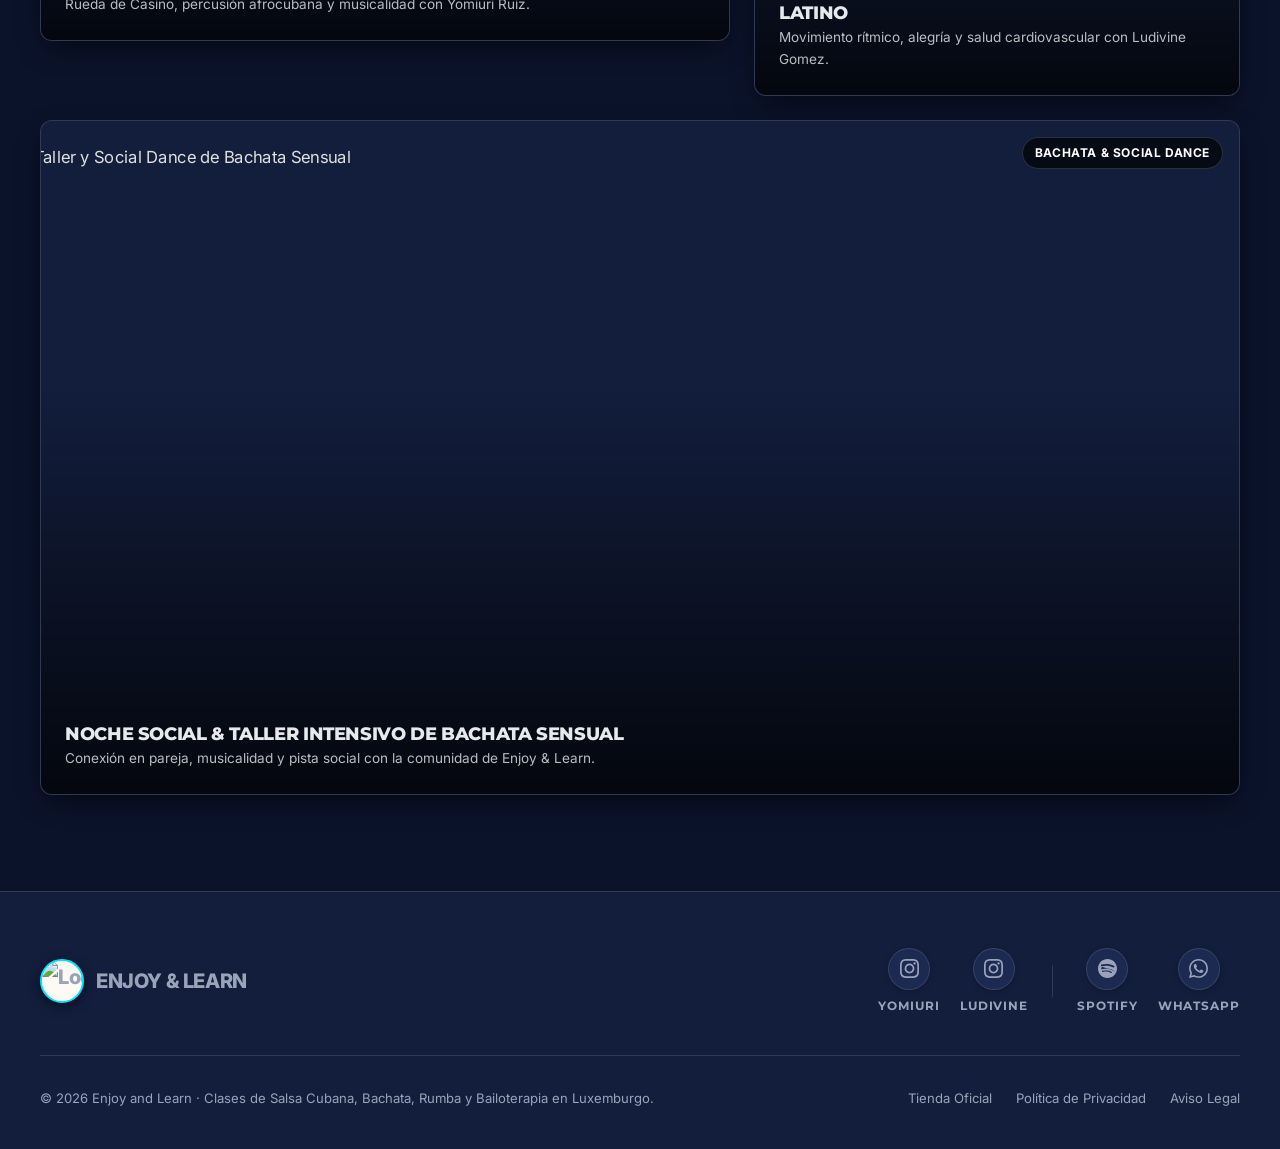
==== commit 13314be2: "feat(i18n): expand multilingual translation system to 100% of website content (ES, EN, FR)" ====
--- a/enjoy-and-learn.html
+++ b/enjoy-and-learn.html
@@ -113,7 +113,7 @@
           <a href="#instructores" class="btn-primary" data-i18n="hero_cta_instructors">
             Conoce a los Instructores
           </a>
-          <button class="btn-outline" data-open-modal="booking" data-i18n="nav_booking">
+          <button class="btn-outline" data-open-modal="booking" data-i18n="hero_cta_trial">
             Reservar Clase de Prueba
           </button>
         </div>
@@ -125,8 +125,8 @@
           <img src="assets/hero-dance-couple.jpg" alt="Instructores de baile latino en Luxemburgo" loading="eager">
         </div>
         <div class="hero-card-badge">
-          <h4>Clases 100% Individuales</h4>
-          <p>Cada instructor imparte sus clases por separado con su propio método y enfoque pedagógico.</p>
+          <h4 data-i18n="hero_badge_title">Clases 100% Individuales</h4>
+          <p data-i18n="hero_badge_desc">Cada instructor imparte sus clases por separado con su propio método y enfoque pedagógico.</p>
         </div>
       </div>
     </div>
@@ -140,16 +140,16 @@
       <div class="section-head">
         <span class="section-kicker" data-i18n="instructors_kicker">Equipo Pedagógico</span>
         <h2 class="section-title" data-i18n="instructors_title">Elige tu instructor ideal</h2>
-        <p class="section-subtitle">
+        <p class="section-subtitle" data-i18n="instructors_subtitle">
           Instructores independientes con programas y metodologías propias. Cada uno imparte sus clases por separado según tu objetivo de baile o bienestar.
         </p>
       </div>
 
       <!-- Selector interactivo de filtro -->
       <div class="instructor-tabs">
-        <button class="tab-btn active" data-instructor-filter="all">👥 Ver Ambos Instructores</button>
-        <button class="tab-btn" data-instructor-filter="he">🕺 Yomiuri Ruiz (Salsa Cubana, Bachata &amp; Rumba)</button>
-        <button class="tab-btn" data-instructor-filter="she">💃 Ludivine Gomez (Salsa Cubana, Lady Style &amp; Bailoterapia)</button>
+        <button class="tab-btn active" data-instructor-filter="all" data-i18n="tab_both">👥 Ver Ambos Instructores</button>
+        <button class="tab-btn" data-instructor-filter="he" data-i18n="tab_he">🕺 Yomiuri Ruiz (Salsa Cubana, Bachata &amp; Rumba)</button>
+        <button class="tab-btn" data-instructor-filter="she" data-i18n="tab_she">💃 Ludivine Gomez (Salsa Cubana, Lady Style &amp; Bailoterapia)</button>
       </div>
 
       <div class="instructors-grid">
@@ -157,36 +157,34 @@
         <!-- INSTRUCTOR: YOMIURI RUIZ -->
         <article class="instructor-card" data-instructor="he">
           <div class="instructor-media">
-            <span class="instructor-role-badge">Instructor Individual &amp; Fundador</span>
+            <span class="instructor-role-badge" data-i18n="he_role">Instructor Individual &amp; Fundador</span>
             <img src="assets/instructor-he.jpg" alt="Yomiuri Ruiz · Instructor de Salsa Cubana, Bachata y Rumba" loading="lazy">
           </div>
           <div class="instructor-content">
             <h3 class="instructor-name">Yomiuri Ruiz</h3>
-            <span class="instructor-subtitle">Metodología Cubana · Clases Individuales de Salsa Cubana, Bachata &amp; Rumba</span>
+            <span class="instructor-subtitle" data-i18n="he_subtitle">Metodología Cubana · Clases Individuales de Salsa Cubana, Bachata &amp; Rumba</span>
             <a href="https://www.instagram.com/yomiuri_ruiz/" target="_blank" rel="noopener noreferrer" class="instructor-ig-link" title="Instagram de Yomiuri Ruiz">
               <svg class="instructor-ig-icon" viewBox="0 0 24 24" width="16" height="16" fill="currentColor">
                 <path d="M12 2.163c3.204 0 3.584.012 4.85.07 3.252.148 4.771 1.691 4.919 4.919.058 1.265.069 1.645.069 4.849 0 3.205-.012 3.584-.069 4.849-.149 3.225-1.664 4.771-4.919 4.919-1.266.058-1.644.07-4.85.07-3.204 0-3.584-.012-4.849-.07-3.26-.149-4.771-1.699-4.919-4.92-.058-1.265-.07-1.644-.07-4.849 0-3.204.013-3.583.07-4.849.149-3.227 1.664-4.771 4.919-4.919 1.266-.057 1.645-.069 4.849-.069zm0-2.163c-3.259 0-3.667.014-4.947.072-4.358.2-6.78 2.618-6.98 6.98-.059 1.281-.073 1.689-.073 4.948 0 3.259.014 3.668.072 4.948.2 4.358 2.618 6.78 6.98 6.98 1.281.058 1.689.072 4.948.072 3.259 0 3.668-.014 4.948-.072 4.354-.2 6.782-2.618 6.979-6.98.059-1.28.073-1.689.073-4.948 0-3.259-.014-3.667-.072-4.947-.196-4.354-2.617-6.78-6.979-6.98-1.281-.059-1.69-.073-4.949-.073zm0 5.838c-3.403 0-6.162 2.759-6.162 6.162s2.759 6.163 6.162 6.163 6.162-2.759 6.162-6.163c0-3.403-2.759-6.162-6.162-6.162zm0 10.162c-2.209 0-4-1.79-4-4 0-2.209 1.791-4 4-4s4 1.791 4 4c0 2.21-1.791 4-4 4zm6.406-11.845c-.796 0-1.441.645-1.441 1.44s.645 1.44 1.441 1.44c.795 0 1.439-.645 1.439-1.44s-.644-1.44-1.439-1.44z"/>
               </svg>
               <span>@yomiuri_ruiz</span>
             </a>
-            <p class="instructor-bio">
-              Coach deportivo certificado y profesor de bailes latinos con amplia trayectoria en Cuba, Francia y Luxemburgo. Su metodología integra la raíz afrocubana, la conducción clara en pareja y el acondicionamiento físico funcional, logrando que cada alumno baile con seguridad, fluidez y auténtico sabor cubano.
-            </p>
-
-            <span class="specialties-title">Especialidades clave:</span>
+            <p class="instructor-bio" data-i18n="he_bio">Coach deportivo certificado y profesor de bailes latinos con amplia trayectoria en Cuba, Francia y Luxemburgo. Su metodología integra la raíz afrocubana, la conducción clara en pareja y el acondicionamiento físico funcional, logrando que cada alumno baile con seguridad, fluidez y auténtico sabor cubano.</p>
+
+            <span class="specialties-title" data-i18n="specialties_title">Especialidades clave:</span>
             <div class="specialties-pills">
-              <span class="spec-pill">Salsa Cubana (Casino)</span>
-              <span class="spec-pill">Bachata Sensual &amp; Dominicana</span>
-              <span class="spec-pill rumba-highlight">★ Rumba Cubana (Guaguancó)</span>
-              <span class="spec-pill">Musicalidad &amp; Conducción</span>
-              <span class="spec-pill">Personal Training &amp; Fit</span>
+              <span class="spec-pill" data-i18n="he_spec_1">Salsa Cubana (Casino)</span>
+              <span class="spec-pill" data-i18n="he_spec_2">Bachata Sensual &amp; Dominicana</span>
+              <span class="spec-pill rumba-highlight" data-i18n="he_spec_3">★ Rumba Cubana (Guaguancó)</span>
+              <span class="spec-pill" data-i18n="he_spec_4">Musicalidad &amp; Conducción</span>
+              <span class="spec-pill" data-i18n="he_spec_5">Personal Training &amp; Fit</span>
             </div>
 
             <div class="instructor-actions">
-              <button class="btn-primary" data-open-modal="booking" data-preselect-instructor="he" style="flex: 1;">
+              <button class="btn-primary" data-open-modal="booking" data-preselect-instructor="he" style="flex: 1;" data-i18n="btn_book_he">
                 Reservar con Yomiuri
               </button>
-              <a href="#clases" class="btn-outline" style="padding: 0.85rem 1.25rem;">
+              <a href="#clases" class="btn-outline" style="padding: 0.85rem 1.25rem;" data-i18n="btn_view_classes">
                 Ver Clases
               </a>
             </div>
@@ -196,38 +194,34 @@
         <!-- INSTRUCTORA: LUDIVINE GOMEZ -->
         <article class="instructor-card highlight-special" data-instructor="she">
           <div class="instructor-media">
-            <span class="instructor-role-badge">
-              Instructora Individual &amp; Bienestar
-            </span>
+            <span class="instructor-role-badge" data-i18n="she_role">Instructora Individual &amp; Bienestar</span>
             <img src="assets/instructor-she.jpg" alt="Ludivine Gomez · Instructora de Salsa Cubana, Lady Style y Bailoterapia" class="instructor-she-img" loading="lazy">
           </div>
           <div class="instructor-content">
             <h3 class="instructor-name">Ludivine Gomez</h3>
-            <span class="instructor-subtitle">Metodología de Estilo &amp; Salud · Clases Individuales de Salsa Cubana, Lady Style &amp; Bailoterapia</span>
+            <span class="instructor-subtitle" data-i18n="she_subtitle">Metodología de Estilo &amp; Salud · Clases Individuales de Salsa Cubana, Lady Style &amp; Bailoterapia</span>
             <a href="https://www.instagram.com/ludivine.gomez/" target="_blank" rel="noopener noreferrer" class="instructor-ig-link" title="Instagram de Ludivine Gomez">
               <svg class="instructor-ig-icon" viewBox="0 0 24 24" width="16" height="16" fill="currentColor">
                 <path d="M12 2.163c3.204 0 3.584.012 4.85.07 3.252.148 4.771 1.691 4.919 4.919.058 1.265.069 1.645.069 4.849 0 3.205-.012 3.584-.069 4.849-.149 3.225-1.664 4.771-4.919 4.919-1.266.058-1.644.07-4.85.07-3.204 0-3.584-.012-4.849-.07-3.26-.149-4.771-1.699-4.919-4.92-.058-1.265-.07-1.644-.07-4.849 0-3.204.013-3.583.07-4.849.149-3.227 1.664-4.771 4.919-4.919 1.266-.057 1.645-.069 4.849-.069zm0-2.163c-3.259 0-3.667.014-4.947.072-4.358.2-6.78 2.618-6.98 6.98-.059 1.281-.073 1.689-.073 4.948 0 3.259.014 3.668.072 4.948.2 4.358 2.618 6.78 6.98 6.98 1.281.058 1.689.072 4.948.072 3.259 0 3.668-.014 4.948-.072 4.354-.2 6.782-2.618 6.979-6.98.059-1.28.073-1.689.073-4.948 0-3.259-.014-3.667-.072-4.947-.196-4.354-2.617-6.78-6.979-6.98-1.281-.059-1.69-.073-4.949-.073zm0 5.838c-3.403 0-6.162 2.759-6.162 6.162s2.759 6.163 6.162 6.163 6.162-2.759 6.162-6.163c0-3.403-2.759-6.162-6.162-6.162zm0 10.162c-2.209 0-4-1.79-4-4 0-2.209 1.791-4 4-4s4 1.791 4 4c0 2.21-1.791 4-4 4zm6.406-11.845c-.796 0-1.441.645-1.441 1.44s.645 1.44 1.441 1.44c.795 0 1.439-.645 1.439-1.44s-.644-1.44-1.439-1.44z"/>
               </svg>
               <span>@ludivine.gomez</span>
             </a>
-            <p class="instructor-bio">
-              Bailarina e instructora de Salsa y Bachata que une la sensualidad y estética del movimiento con la salud integral. Su programa estrella de <strong>Bailoterapia</strong> utiliza el baile como medicina preventiva: cardio latino sin impacto lesivo, corrección postural, liberación de estrés y tonificación consciente.
-            </p>
-
-            <span class="specialties-title">Especialidades clave:</span>
+            <p class="instructor-bio" data-i18n="she_bio">Bailarina e instructora de Salsa y Bachata que une la sensualidad y estética del movimiento con la salud integral. Su programa estrella de <strong>Bailoterapia</strong> utiliza el baile como medicina preventiva: cardio latino sin impacto lesivo, corrección postural, liberación de estrés y tonificación consciente.</p>
+
+            <span class="specialties-title" data-i18n="specialties_title">Especialidades clave:</span>
             <div class="specialties-pills">
-              <span class="spec-pill">Salsa Cubana (Estilo Femenino)</span>
-              <span class="spec-pill">Bachata Sensual &amp; Fluidez</span>
-              <span class="spec-pill wellness-highlight">★ Bailoterapia Salud &amp; Bienestar</span>
-              <span class="spec-pill wellness-highlight">Liberación de Estrés &amp; Cardio</span>
-              <span class="spec-pill">Alineación Postural</span>
+              <span class="spec-pill" data-i18n="she_spec_1">Salsa Cubana (Estilo Femenino)</span>
+              <span class="spec-pill" data-i18n="she_spec_2">Bachata Sensual &amp; Fluidez</span>
+              <span class="spec-pill wellness-highlight" data-i18n="she_spec_3">★ Bailoterapia Salud &amp; Bienestar</span>
+              <span class="spec-pill wellness-highlight" data-i18n="she_spec_4">Liberación de Estrés &amp; Cardio</span>
+              <span class="spec-pill" data-i18n="she_spec_5">Alineación Postural</span>
             </div>
 
             <div class="instructor-actions">
-              <button class="btn-primary" data-open-modal="booking" data-preselect-instructor="she" style="flex: 1;">
+              <button class="btn-primary" data-open-modal="booking" data-preselect-instructor="she" style="flex: 1;" data-i18n="btn_book_she">
                 Reservar con Ludivine
               </button>
-              <a href="#clases" class="btn-outline" style="padding: 0.85rem 1.25rem;">
+              <a href="#clases" class="btn-outline" style="padding: 0.85rem 1.25rem;" data-i18n="btn_view_classes">
                 Ver Clases
               </a>
             </div>
@@ -244,9 +238,9 @@
   <section class="styles-section" id="clases">
     <div class="container">
       <div class="section-head">
-        <span class="section-kicker">Programas Formativos</span>
-        <h2 class="section-title">Clases y metodologías por instructor</h2>
-        <p class="section-subtitle">
+        <span class="section-kicker" data-i18n="styles_kicker">Programas Formativos</span>
+        <h2 class="section-title" data-i18n="styles_title">Clases y metodologías por instructor</h2>
+        <p class="section-subtitle" data-i18n="styles_subtitle">
           Cada instructor imparte sus propias sesiones de forma individualizada con su propio método y enfoque pedagógico.
         </p>
       </div>
@@ -256,15 +250,15 @@
         <!-- SALSA CUBANA (YOMIURI RUIZ) -->
         <article class="style-card">
           <span class="style-icon">🔥</span>
-          <span class="style-instructor-tag">Clase Individual · Yomiuri Ruiz</span>
-          <h3>Salsa Cubana (Casino)</h3>
-          <p>Aprende desde los fundamentos rítmicos del son y el casino hasta figuras circulares, nudos de brazos y conducción cubana con la metodología de Yomiuri.</p>
+          <span class="style-instructor-tag" data-i18n="style_tag_he">Clase Individual · Yomiuri Ruiz</span>
+          <h3 data-i18n="style_salsa_title">Salsa Cubana (Casino)</h3>
+          <p data-i18n="style_salsa_desc">Aprende desde los fundamentos rítmicos del son y el casino hasta figuras circulares, nudos de brazos y conducción cubana con la metodología de Yomiuri.</p>
           <ul class="style-features">
-            <li>Niveles: Iniciación, Intermedio y Avanzado</li>
-            <li>Guapea, Dile que no, Enchufla y conducción cubana</li>
-            <li>Rueda de Casino tradicional y musicalidad</li>
+            <li data-i18n="style_salsa_f1">Niveles: Iniciación, Intermedio y Avanzado</li>
+            <li data-i18n="style_salsa_f2">Guapea, Dile que no, Enchufla y conducción cubana</li>
+            <li data-i18n="style_salsa_f3">Rueda de Casino tradicional y musicalidad</li>
           </ul>
-          <button class="btn-outline" data-open-modal="booking" data-preselect-instructor="he" data-preselect-service="salsa-yomiuri" style="width: 100%;">
+          <button class="btn-outline" data-open-modal="booking" data-preselect-instructor="he" data-preselect-service="salsa-yomiuri" style="width: 100%;" data-i18n="btn_enroll_he">
             Apuntarme con Yomiuri
           </button>
         </article>
@@ -272,15 +266,15 @@
         <!-- RUMBA CUBANA (YOMIURI RUIZ) -->
         <article class="style-card">
           <span class="style-icon">🥁</span>
-          <span class="style-instructor-tag">Clase Individual · Yomiuri Ruiz</span>
-          <h3>Rumba Tradicional &amp; Raíz</h3>
-          <p>La cuna del ritmo: Guaguancó, Yambú y Columbia. Trabajo profundo de disociación de torso, hombros, caderas y agilidad.</p>
+          <span class="style-instructor-tag" data-i18n="style_tag_he">Clase Individual · Yomiuri Ruiz</span>
+          <h3 data-i18n="style_rumba_title">Rumba Tradicional &amp; Raíz</h3>
+          <p data-i18n="style_rumba_desc">La cuna del ritmo: Guaguancó, Yambú y Columbia. Trabajo profundo de disociación de torso, hombros, caderas y agilidad.</p>
           <ul class="style-features">
-            <li>El juego del "Vacunao" y seducción folclórica</li>
-            <li>Coordinación motriz y fuerza rítmica</li>
-            <li>Aplicación directa para lucirse en la Salsa</li>
+            <li data-i18n="style_rumba_f1">El juego del "Vacunao" y seducción folclórica</li>
+            <li data-i18n="style_rumba_f2">Coordinación motriz y fuerza rítmica</li>
+            <li data-i18n="style_rumba_f3">Aplicación directa para lucirse en la Salsa</li>
           </ul>
-          <button class="btn-primary" data-open-modal="booking" data-preselect-instructor="he" data-preselect-service="rumba-yomiuri" style="width: 100%;">
+          <button class="btn-primary" data-open-modal="booking" data-preselect-instructor="he" data-preselect-service="rumba-yomiuri" style="width: 100%;" data-i18n="btn_enroll_he">
             Apuntarme con Yomiuri
           </button>
         </article>
@@ -288,15 +282,15 @@
         <!-- SALSA CUBANA & LADY STYLE (LUDIVINE GOMEZ) -->
         <article class="style-card">
           <span class="style-icon">💃</span>
-          <span class="style-instructor-tag">Clase Individual · Ludivine Gomez</span>
-          <h3>Salsa Cubana &amp; Lady Style</h3>
-          <p>Elegancia en el baile social, disociación corporal fluida, técnica de brazos, giros limpios y confianza femenina con la metodología de Ludivine.</p>
+          <span class="style-instructor-tag" data-i18n="style_tag_she">Clase Individual · Ludivine Gomez</span>
+          <h3 data-i18n="style_ladystyle_title">Salsa Cubana &amp; Lady Style</h3>
+          <p data-i18n="style_ladystyle_desc">Elegancia en el baile social, disociación corporal fluida, técnica de brazos, giros limpios y confianza femenina con la metodología de Ludivine.</p>
           <ul class="style-features">
-            <li>Styling femenino aplicado al baile social</li>
-            <li>Fluidez, coordinación y expresión corporal</li>
-            <li>Pasos libres (shines) y colocación postural</li>
+            <li data-i18n="style_ladystyle_f1">Styling femenino aplicado al baile social</li>
+            <li data-i18n="style_ladystyle_f2">Fluidez, coordinación y expresión corporal</li>
+            <li data-i18n="style_ladystyle_f3">Pasos libres (shines) y colocación postural</li>
           </ul>
-          <button class="btn-outline" data-open-modal="booking" data-preselect-instructor="she" data-preselect-service="salsa-ladystyle-ludivine" style="width: 100%;">
+          <button class="btn-outline" data-open-modal="booking" data-preselect-instructor="she" data-preselect-service="salsa-ladystyle-ludivine" style="width: 100%;" data-i18n="btn_enroll_she">
             Apuntarme con Ludivine
           </button>
         </article>
@@ -304,15 +298,15 @@
         <!-- BAILOTERAPIA SALUD Y BIENESTAR (LUDIVINE GOMEZ) -->
         <article class="style-card">
           <span class="style-icon">✨</span>
-          <span class="style-instructor-tag">Clase Individual · Ludivine Gomez</span>
-          <h3>Bailoterapia · Salud &amp; Bienestar</h3>
-          <p>Danza terapéutica basada en ritmos latinos combinada con mindfulness y respiración. Quema calorías, alivia el estrés y revitaliza tu energía con el método de Ludivine.</p>
+          <span class="style-instructor-tag" data-i18n="style_tag_she">Clase Individual · Ludivine Gomez</span>
+          <h3 data-i18n="style_bailoterapia_title">Bailoterapia · Salud &amp; Bienestar</h3>
+          <p data-i18n="style_bailoterapia_desc">Danza terapéutica basada en ritmos latinos combinada con mindfulness y respiración. Quema calorías, alivia el estrés y revitaliza tu energía con el método de Ludivine.</p>
           <ul class="style-features">
-            <li>Cardio latino suave sin impacto articular</li>
-            <li>Liberación de endorfinas y reducción de cortisol</li>
-            <li>Alineación postural y bienestar emocional</li>
+            <li data-i18n="style_bailoterapia_f1">Cardio latino suave sin impacto articular</li>
+            <li data-i18n="style_bailoterapia_f2">Liberación de endorfinas y reducción de cortisol</li>
+            <li data-i18n="style_bailoterapia_f3">Alineación postural y bienestar emocional</li>
           </ul>
-          <button class="btn-primary" data-open-modal="booking" data-preselect-instructor="she" data-preselect-service="bailoterapia-ludivine" style="width: 100%;">
+          <button class="btn-primary" data-open-modal="booking" data-preselect-instructor="she" data-preselect-service="bailoterapia-ludivine" style="width: 100%;" data-i18n="btn_enroll_she">
             Apuntarme con Ludivine
           </button>
         </article>
@@ -327,8 +321,8 @@
   <section class="events-section" id="eventos">
     <div class="container">
       <div class="section-head">
-        <span class="section-kicker">Agenda en Vivo</span>
-        <h2 class="section-title">Próximos Eventos y Talleres</h2>
+        <span class="section-kicker" data-i18n="events_kicker">Agenda en Vivo</span>
+        <h2 class="section-title" data-i18n="events_title">Próximos Eventos y Talleres</h2>
         <p class="section-subtitle" data-i18n="events_subtitle">Sincronizado automáticamente con las publicaciones de Instagram de nuestros instructores <a href="https://www.instagram.com/yomiuri_ruiz/" target="_blank" rel="noopener noreferrer" class="instructor-design-name" title="Instagram de Yomiuri">Yomiuri</a> &amp; <a href="https://www.instagram.com/ludivine.gomez/" target="_blank" rel="noopener noreferrer" class="instructor-design-name" title="Instagram de Ludivine">Ludivine</a>.</p>
       </div>
 
@@ -339,7 +333,7 @@
         <!-- EVENTO: Luxembourg Latin Dance Festival (Edición Oficial) -->
         <article class="upcoming-event-card" data-category="salsa">
           <div class="event-card-media">
-            <span class="event-card-badge">GRAN FESTIVAL</span>
+            <span class="event-card-badge" data-i18n="event_1_badge">GRAN FESTIVAL</span>
             <img src="assets/event-luxembourg-latin-festival.jpg" alt="Luxembourg Latin Dance Festival (Edición Oficial)" loading="lazy">
           </div>
           <div class="event-card-body">
@@ -347,14 +341,14 @@
               <span class="event-date">📅 23 – 25 Octubre 2026</span>
               <span class="event-instructor">👤 Yomiuri Ruiz & Artistas Internacionales</span>
             </div>
-            <h3 class="event-title">Luxembourg Latin Dance Festival (Edición Oficial)</h3>
-            <p class="event-desc">El festival latino de referencia en Luxemburgo: talleres intensivos de Salsa Cubana y Bachata, shows de baile con artistas internacionales y veladas sociales inolvidables.</p>
+            <h3 class="event-title" data-i18n="event_1_title">Luxembourg Latin Dance Festival (Edición Oficial)</h3>
+            <p class="event-desc" data-i18n="event_1_desc">El festival latino de referencia en Luxemburgo: talleres intensivos de Salsa Cubana y Bachata, shows de baile con artistas internacionales y veladas sociales inolvidables.</p>
             <div class="event-card-footer">
               <button class="btn-primary" data-open-modal="booking" data-preselect-instructor="he" data-preselect-service="evento-luxembourg-latin-festival" data-preselect-date="2026-10-23" data-preselect-date-label="23 – 25 Octubre 2026 (Festival Oficial)">
-                Reservar Plaza
+                <span data-i18n="btn_reserve_spot">Reservar Plaza</span>
               </button>
               <a href="https://www.instagram.com/luxembourglatindancefestival/" target="_blank" rel="noopener noreferrer" class="btn-outline" title="Ver en Instagram">
-                Ver en Instagram ↗
+                <span data-i18n="link_view_instagram">Ver en Instagram ↗</span>
               </a>
             </div>
           </div>
@@ -363,7 +357,7 @@
         <!-- EVENTO: Fiesta Cubana & Taller de Casino con Yomiuri Ruiz -->
         <article class="upcoming-event-card" data-category="salsa">
           <div class="event-card-media">
-            <span class="event-card-badge">FIESTA CUBANA & TALLER</span>
+            <span class="event-card-badge" data-i18n="event_2_badge">FIESTA CUBANA &amp; TALLER</span>
             <img src="assets/event-salsa-cubana.jpg" alt="Fiesta Cubana & Taller de Casino con Yomiuri Ruiz" loading="lazy">
           </div>
           <div class="event-card-body">
@@ -371,14 +365,14 @@
               <span class="event-date">📅 Sábado, 21 Nov 2026 · 20:00</span>
               <span class="event-instructor">👤 Yomiuri Ruiz & DJ Ladysalsa</span>
             </div>
-            <h3 class="event-title">Fiesta Cubana & Taller de Casino con Yomiuri Ruiz</h3>
-            <p class="event-desc">Taller previo de Salsa Cubana & Rueda de Casino con Yomiuri Ruiz seguido de noche social 100% Timba, Son y Salsa con DJ Ladysalsa.</p>
+            <h3 class="event-title" data-i18n="event_2_title">Fiesta Cubana &amp; Taller de Casino con Yomiuri Ruiz</h3>
+            <p class="event-desc" data-i18n="event_2_desc">Taller previo de Salsa Cubana &amp; Rueda de Casino con Yomiuri Ruiz seguido de noche social 100% Timba, Son y Salsa con DJ Ladysalsa.</p>
             <div class="event-card-footer">
               <button class="btn-primary" data-open-modal="booking" data-preselect-instructor="he" data-preselect-service="evento-fiesta-cubana-casino" data-preselect-date="2026-11-21" data-preselect-date-label="Sábado, 21 Noviembre 2026 · 20:00">
-                Reservar Plaza
+                <span data-i18n="btn_reserve_spot">Reservar Plaza</span>
               </button>
               <a href="https://www.instagram.com/yomiuri_ruiz/" target="_blank" rel="noopener noreferrer" class="btn-outline" title="Ver en Instagram">
-                Ver en Instagram ↗
+                <span data-i18n="link_view_instagram">Ver en Instagram ↗</span>
               </a>
             </div>
           </div>
@@ -387,7 +381,7 @@
         <!-- EVENTO: Workshop Intensivo de Salsa Fusion & Lady Styling -->
         <article class="upcoming-event-card" data-category="salsa">
           <div class="event-card-media">
-            <span class="event-card-badge">LADY STYLE</span>
+            <span class="event-card-badge" data-i18n="event_3_badge">LADY STYLE</span>
             <img src="assets/event-bailoterapia.jpg" alt="Workshop Intensivo de Salsa Fusion & Lady Styling" loading="lazy">
           </div>
           <div class="event-card-body">
@@ -395,14 +389,14 @@
               <span class="event-date">📅 Sábado, 28 Nov 2026 · 16:30</span>
               <span class="event-instructor">👤 Ludivine Gomez</span>
             </div>
-            <h3 class="event-title">Workshop Intensivo de Salsa Fusion & Lady Styling</h3>
-            <p class="event-desc">Técnica de brazos, giros limpios, fluidez en la disociación corporal y confianza estética aplicada al baile social con el método de Ludivine.</p>
+            <h3 class="event-title" data-i18n="event_3_title">Workshop Intensivo de Salsa Fusion &amp; Lady Styling</h3>
+            <p class="event-desc" data-i18n="event_3_desc">Técnica de brazos, giros limpios, fluidez en la disociación corporal y confianza estética aplicada al baile social con el método de Ludivine.</p>
             <div class="event-card-footer">
               <button class="btn-primary" data-open-modal="booking" data-preselect-instructor="she" data-preselect-service="evento-workshop-lady-styling" data-preselect-date="2026-11-28" data-preselect-date-label="Sábado, 28 Noviembre 2026 · 16:30">
-                Reservar Plaza
+                <span data-i18n="btn_reserve_spot">Reservar Plaza</span>
               </button>
               <a href="https://www.instagram.com/ludivine.gomez/" target="_blank" rel="noopener noreferrer" class="btn-outline" title="Ver en Instagram">
-                Ver en Instagram ↗
+                <span data-i18n="link_view_instagram">Ver en Instagram ↗</span>
               </a>
             </div>
           </div>
@@ -411,7 +405,7 @@
         <!-- EVENTO: Jornada 'Danse Vibes': Bailoterapia & Salud Corporal -->
         <article class="upcoming-event-card" data-category="bienestar">
           <div class="event-card-media">
-            <span class="event-card-badge">BAILOTERAPIA</span>
+            <span class="event-card-badge" data-i18n="event_4_badge">BAILOTERAPIA</span>
             <img src="assets/event-bailoterapia.jpg" alt="Jornada 'Danse Vibes': Bailoterapia & Salud Corporal" loading="lazy">
           </div>
           <div class="event-card-body">
@@ -419,14 +413,14 @@
               <span class="event-date">📅 Sábado, 05 Dic 2026 · 11:00</span>
               <span class="event-instructor">👤 Ludivine Gomez</span>
             </div>
-            <h3 class="event-title">Jornada 'Danse Vibes': Bailoterapia & Salud Corporal</h3>
-            <p class="event-desc">Cardio latino sin impacto lesivo para quemar calorías, aliviar tensiones musculares y liberar endorfinas a través de ritmos caribeños.</p>
+            <h3 class="event-title" data-i18n="event_4_title">Jornada 'Danse Vibes': Bailoterapia &amp; Salud Corporal</h3>
+            <p class="event-desc" data-i18n="event_4_desc">Cardio latino sin impacto lesivo para quemar calorías, aliviar tensiones musculares y liberar endorfinas a través de ritmos caribeños.</p>
             <div class="event-card-footer">
               <button class="btn-primary" data-open-modal="booking" data-preselect-instructor="she" data-preselect-service="evento-danse-vibes-bailoterapia" data-preselect-date="2026-12-05" data-preselect-date-label="Sábado, 05 Diciembre 2026 · 11:00">
-                Reservar Plaza
+                <span data-i18n="btn_reserve_spot">Reservar Plaza</span>
               </button>
               <a href="https://www.instagram.com/ludivine.gomez/" target="_blank" rel="noopener noreferrer" class="btn-outline" title="Ver en Instagram">
-                Ver en Instagram ↗
+                <span data-i18n="link_view_instagram">Ver en Instagram ↗</span>
               </a>
             </div>
           </div>
@@ -435,7 +429,7 @@
         <!-- EVENTO: Taller Intensivo de Bachata Sensual & Noche Social -->
         <article class="upcoming-event-card" data-category="bachata">
           <div class="event-card-media">
-            <span class="event-card-badge">BACHATA & SOCIAL</span>
+            <span class="event-card-badge" data-i18n="event_5_badge">BACHATA &amp; SOCIAL</span>
             <img src="assets/event-bachata-sensual.jpg" alt="Taller Intensivo de Bachata Sensual & Noche Social" loading="lazy">
           </div>
           <div class="event-card-body">
@@ -443,14 +437,14 @@
               <span class="event-date">📅 Sábado, 12 Dic 2026 · 19:30</span>
               <span class="event-instructor">👤 Yomiuri Ruiz</span>
             </div>
-            <h3 class="event-title">Taller Intensivo de Bachata Sensual & Noche Social</h3>
-            <p class="event-desc">Conducción en pareja, fluidez rítmica, aislamiento de torso y conexión musical en pista social con la comunidad de Enjoy & Learn.</p>
+            <h3 class="event-title" data-i18n="event_5_title">Taller Intensivo de Bachata Sensual &amp; Noche Social</h3>
+            <p class="event-desc" data-i18n="event_5_desc">Conducción en pareja, fluidez rítmica, aislamiento de torso y conexión musical en pista social con la comunidad de Enjoy &amp; Learn.</p>
             <div class="event-card-footer">
               <button class="btn-primary" data-open-modal="booking" data-preselect-instructor="he" data-preselect-service="evento-taller-bachata-sensual" data-preselect-date="2026-12-12" data-preselect-date-label="Sábado, 12 Diciembre 2026 · 19:30">
-                Reservar Plaza
+                <span data-i18n="btn_reserve_spot">Reservar Plaza</span>
               </button>
               <a href="https://www.instagram.com/yomiuri_ruiz/" target="_blank" rel="noopener noreferrer" class="btn-outline" title="Ver en Instagram">
-                Ver en Instagram ↗
+                <span data-i18n="link_view_instagram">Ver en Instagram ↗</span>
               </a>
             </div>
           </div>
@@ -459,49 +453,49 @@
       </div>
 
       <div class="section-head" style="margin-top: 4rem;">
-        <span class="section-kicker">Galería Visual</span>
-        <h2 class="section-title">Momentos en la pista y en la sala</h2>
-        <p class="section-subtitle">Descubre imágenes de nuestras clases grupales, talleres de bailoterapia y veladas de baile.</p>
+        <span class="section-kicker" data-i18n="gallery_kicker">Galería Visual</span>
+        <h2 class="section-title" data-i18n="gallery_title">Momentos en la pista y en la sala</h2>
+        <p class="section-subtitle" data-i18n="gallery_subtitle">Descubre imágenes de nuestras clases grupales, talleres de bailoterapia y veladas de baile.</p>
       </div>
 
       <div class="gallery-filters">
-        <button class="filter-btn active" data-filter="all">Todos</button>
-        <button class="filter-btn" data-filter="salsa">Salsa Cubana &amp; Rumba</button>
-        <button class="filter-btn" data-filter="bienestar">Bailoterapia</button>
-        <button class="filter-btn" data-filter="bachata">Bachata Social</button>
+        <button class="filter-btn active" data-filter="all" data-i18n="gallery_filter_all">Todos</button>
+        <button class="filter-btn" data-filter="salsa" data-i18n="gallery_filter_salsa">Salsa Cubana &amp; Rumba</button>
+        <button class="filter-btn" data-filter="bienestar" data-i18n="gallery_filter_bienestar">Bailoterapia</button>
+        <button class="filter-btn" data-filter="bachata" data-i18n="gallery_filter_bachata">Bachata Social</button>
       </div>
 
       <div class="floating-masonry" id="galleryGrid">
         
         <div class="masonry-item span-7" data-category="salsa">
-          <span class="media-badge">CLASE MAGISTRAL</span>
+          <span class="media-badge" data-i18n="gallery_item_1_badge">CLASE MAGISTRAL</span>
           <img src="assets/event-salsa-cubana.jpg" alt="Masterclass de Salsa Cubana y Rumba con Yomiuri Ruiz" class="masonry-media" style="object-position: center 35%;" loading="lazy">
           <div class="masonry-overlay">
             <div class="masonry-caption">
-              <h4>Masterclass de Salsa Cubana &amp; Rumba</h4>
-              <p>Rueda de Casino, percusión afrocubana y musicalidad con Yomiuri Ruiz.</p>
+              <h4 data-i18n="gallery_item_1_title">Masterclass de Salsa Cubana &amp; Rumba</h4>
+              <p data-i18n="gallery_item_1_desc">Rueda de Casino, percusión afrocubana y musicalidad con Yomiuri Ruiz.</p>
             </div>
           </div>
         </div>
 
         <div class="masonry-item span-5" data-category="bienestar">
-          <span class="media-badge">BAILOTERAPIA</span>
+          <span class="media-badge" data-i18n="gallery_item_2_badge">BAILOTERAPIA</span>
           <img src="assets/event-bailoterapia.jpg" alt="Sesión de Bailoterapia y Cardio Latino con Ludivine Gomez" class="masonry-media" style="object-position: 50% 25%;" loading="lazy">
           <div class="masonry-overlay">
             <div class="masonry-caption">
-              <h4>Jornada de Bailoterapia &amp; Cardio Latino</h4>
-              <p>Movimiento rítmico, alegría y salud cardiovascular con Ludivine Gomez.</p>
+              <h4 data-i18n="gallery_item_2_title">Jornada de Bailoterapia &amp; Cardio Latino</h4>
+              <p data-i18n="gallery_item_2_desc">Movimiento rítmico, alegría y salud cardiovascular con Ludivine Gomez.</p>
             </div>
           </div>
         </div>
 
         <div class="masonry-item span-12" data-category="bachata">
-          <span class="media-badge">BACHATA &amp; SOCIAL DANCE</span>
+          <span class="media-badge" data-i18n="gallery_item_3_badge">BACHATA &amp; SOCIAL DANCE</span>
           <img src="assets/event-bachata-sensual.jpg" alt="Taller y Social Dance de Bachata Sensual" class="masonry-media" loading="lazy">
           <div class="masonry-overlay">
             <div class="masonry-caption">
-              <h4>Noche Social &amp; Taller Intensivo de Bachata Sensual</h4>
-              <p>Conexión en pareja, musicalidad y pista social con la comunidad de Enjoy &amp; Learn.</p>
+              <h4 data-i18n="gallery_item_3_title">Noche Social &amp; Taller Intensivo de Bachata Sensual</h4>
+              <p data-i18n="gallery_item_3_desc">Conexión en pareja, musicalidad y pista social con la comunidad de Enjoy &amp; Learn.</p>
             </div>
           </div>
         </div>
@@ -518,35 +512,35 @@
       <button class="modal-close-btn" id="modalCloseBtn" aria-label="Cerrar ventana">✕</button>
       
       <div class="modal-header" id="bookingModalHeader">
-        <h3 id="modalTitle">Reserva tu Clase Individual</h3>
-        <p>Selecciona tu instructor según su estilo y metodología. Cada clase se imparte de forma 100% individual y personalizada.</p>
+        <h3 id="modalTitle" data-i18n="modal_booking_title">Reserva tu Clase Individual</h3>
+        <p data-i18n="modal_booking_desc">Selecciona tu instructor según su estilo y metodología. Cada clase se imparte de forma 100% individual y personalizada.</p>
       </div>
 
       <form class="booking-form" id="bookingForm">
         <div class="form-group">
-          <label for="bookInstructor">Instructor preferido</label>
+          <label for="bookInstructor" data-i18n="label_instructor">Instructor preferido</label>
           <select id="bookInstructor" class="form-select" required>
-            <option value="he">Yomiuri Ruiz · Metodología Cubana (Salsa Cubana, Bachata &amp; Rumba)</option>
-            <option value="she">Ludivine Gomez · Metodología Estilo &amp; Salud (Lady Style &amp; Bailoterapia)</option>
+            <option value="he" data-i18n="opt_instructor_he">Yomiuri Ruiz · Metodología Cubana (Salsa Cubana, Bachata &amp; Rumba)</option>
+            <option value="she" data-i18n="opt_instructor_she">Ludivine Gomez · Metodología Estilo &amp; Salud (Lady Style &amp; Bailoterapia)</option>
           </select>
         </div>
 
         <div class="form-group">
-          <label for="bookService">Estilo, clase o evento especial</label>
+          <label for="bookService" data-i18n="label_service">Estilo, clase o evento especial</label>
           <select id="bookService" class="form-select" required>
-            <optgroup label="Metodología Yomiuri Ruiz (Clases Individuales)">
+            <optgroup label="Metodología Yomiuri Ruiz (Clases Individuales)" data-i18n="optgroup_he">
               <option value="salsa-yomiuri" selected>Salsa Cubana &amp; Casino (con Yomiuri Ruiz)</option>
               <option value="rumba-yomiuri">Rumba Tradicional Afrocubana (con Yomiuri Ruiz)</option>
               <option value="bachata-yomiuri">Bachata &amp; Conducción Rítmica (con Yomiuri Ruiz)</option>
               <option value="fitness-yomiuri">Personal Training &amp; Acondicionamiento (con Yomiuri Ruiz)</option>
             </optgroup>
-            <optgroup label="Metodología Ludivine Gomez (Clases Individuales)">
+            <optgroup label="Metodología Ludivine Gomez (Clases Individuales)" data-i18n="optgroup_she">
               <option value="salsa-ladystyle-ludivine">Salsa Cubana &amp; Lady Style (con Ludivine Gomez)</option>
               <option value="bailoterapia-ludivine">Bailoterapia · Salud &amp; Bienestar (con Ludivine Gomez)</option>
               <option value="bachata-ludivine">Bachata Sensual &amp; Fluidez Corporal (con Ludivine Gomez)</option>
               <option value="estiramiento-ludivine">Alineación Postural &amp; Estiramiento (con Ludivine Gomez)</option>
             </optgroup>
-            <optgroup label="🎉 Próximos Eventos &amp; Talleres Especiales (Fechas Específicas)">
+            <optgroup label="🎉 Próximos Eventos &amp; Talleres Especiales (Fechas Específicas)" data-i18n="optgroup_events">
               <option value="evento-luxembourg-latin-festival" data-event-date="2026-10-23" data-event-date-label="23 – 25 Octubre 2026 (Festival Oficial)" data-event-instructor="he">
                 Luxembourg Latin Dance Festival (23 – 25 Oct 2026)
               </option>
@@ -567,7 +561,7 @@
         </div>
 
         <div class="form-group" id="dateGroup">
-          <label for="bookDate" id="bookDateLabel">Fecha de la clase / evento</label>
+          <label for="bookDate" id="bookDateLabel" data-i18n="label_date">Fecha de la clase / evento</label>
           <!-- Selector para clases individuales (calendario libre) -->
           <input type="date" id="bookDate" class="form-input" required>
           
@@ -580,26 +574,26 @@
             <option value="2026-12-12" data-label="Sábado, 12 Dic 2026 · 19:30">📅 Sábado, 12 Dic 2026 · 19:30 (Taller Bachata Sensual &amp; Social)</option>
           </select>
           <p class="form-help-text" id="dateHelpText" style="display: none; font-size: 0.8rem; color: var(--accent-secondary); margin-top: 0.35rem; font-weight: 600;">
-            🔒 Fecha oficial y específica confirmada para este evento.
+            <span data-i18n="date_help_confirmed">🔒 Fecha oficial y específica confirmada para este evento.</span>
           </p>
         </div>
 
         <div class="form-group">
-          <label for="bookName">Nombre completo</label>
-          <input type="text" id="bookName" class="form-input" placeholder="Tu nombre y apellidos" required>
+          <label for="bookName" data-i18n="label_name">Nombre completo</label>
+          <input type="text" id="bookName" class="form-input" placeholder="Tu nombre y apellidos" data-i18n-placeholder="placeholder_name" required>
         </div>
 
         <div class="form-group">
-          <label for="bookEmail">Correo electrónico</label>
-          <input type="email" id="bookEmail" class="form-input" placeholder="tu-correo@ejemplo.com" required>
+          <label for="bookEmail" data-i18n="label_email">Correo electrónico</label>
+          <input type="email" id="bookEmail" class="form-input" placeholder="tu-correo@ejemplo.com" data-i18n-placeholder="placeholder_email" required>
         </div>
 
         <div class="form-group">
-          <label for="bookNotes">Comentarios (nivel actual, objetivos, etc.)</label>
-          <textarea id="bookNotes" class="form-textarea" placeholder="¿Tienes experiencia previa? ¿Vienes en pareja o individual?"></textarea>
-        </div>
-
-        <button type="submit" class="form-submit-btn">
+          <label for="bookNotes" data-i18n="label_notes">Comentarios (nivel actual, objetivos, etc.)</label>
+          <textarea id="bookNotes" class="form-textarea" placeholder="¿Tienes experiencia previa? ¿Vienes en pareja o individual?" data-i18n-placeholder="placeholder_notes"></textarea>
+        </div>
+
+        <button type="submit" class="form-submit-btn" data-i18n="btn_confirm_booking">
           Confirmar Solicitud de Reserva
         </button>
       </form>
@@ -618,7 +612,7 @@
         </div>
 
         <div class="receipt-status-pill" data-i18n="receipt_status">Acuse de Recibo</div>
-        <h3 class="receipt-title" id="receiptHeading">¡Hola! He recibido tu solicitud</h3>
+        <h3 class="receipt-title" id="receiptHeading" data-i18n="receipt_heading">¡Hola! He recibido tu solicitud</h3>
         
         <div class="receipt-assurance-banner">
           <span class="assurance-icon">⏳</span>
@@ -669,7 +663,7 @@
         </div>
       </div>
 
-      <div class="form-success-msg" id="formSuccessMsg">
+      <div class="form-success-msg" id="formSuccessMsg" data-i18n="form_success_alert">
         ¡Solicitud enviada! Pronto te confirmaremos tu reserva. 💃
       </div>
     </div>
@@ -733,11 +727,11 @@
       </div>
 
       <div class="footer-bottom">
-        <p>© 2026 Enjoy and Learn · Clases de Salsa Cubana, Bachata, Rumba y Bailoterapia en Luxemburgo.</p>
+        <p data-i18n="footer_copyright">© 2026 Enjoy and Learn · Clases de Salsa Cubana, Bachata, Rumba y Bailoterapia en Luxemburgo.</p>
         <div class="footer-legal-links">
-          <a href="tienda.html">Tienda Oficial</a>
-          <a href="#">Política de Privacidad</a>
-          <a href="#">Aviso Legal</a>
+          <a href="tienda.html" data-i18n="footer_official_shop">Tienda Oficial</a>
+          <a href="#" data-i18n="footer_privacy">Política de Privacidad</a>
+          <a href="#" data-i18n="footer_legal">Aviso Legal</a>
         </div>
       </div>
     </div>
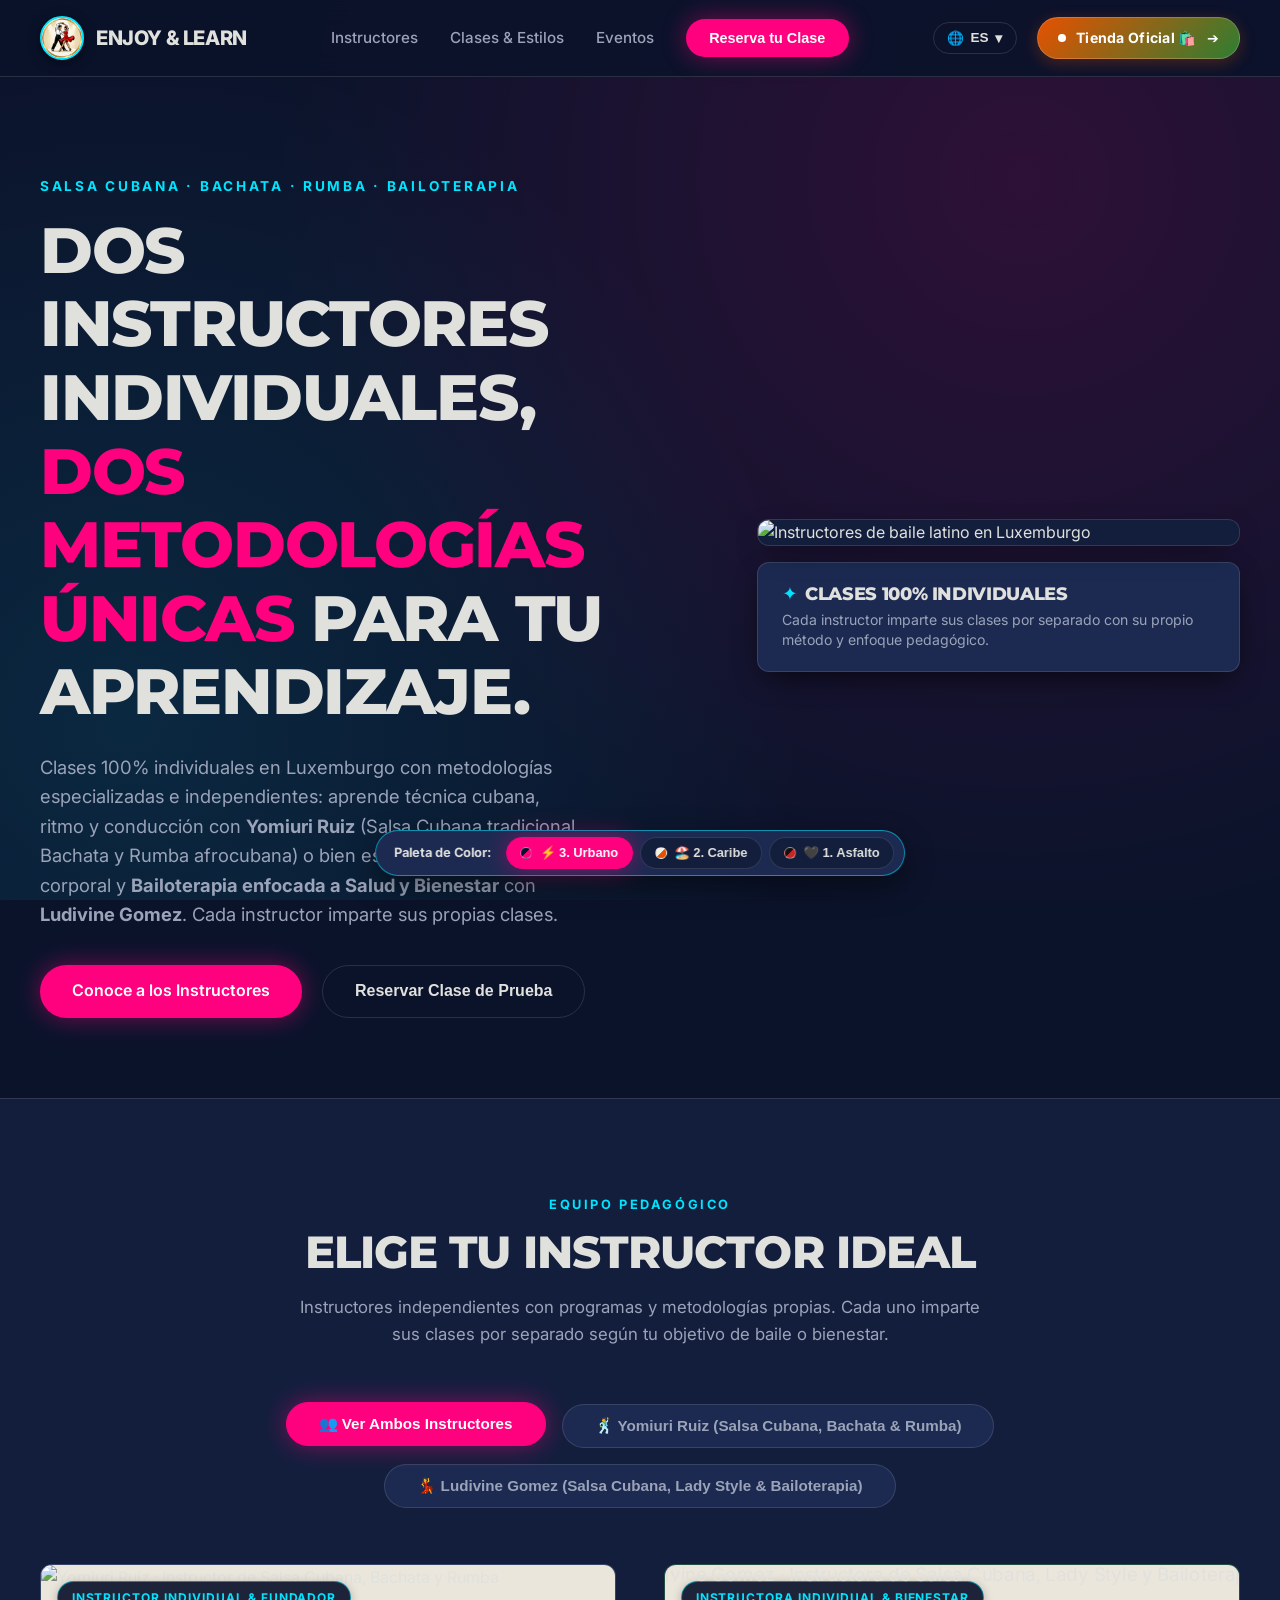
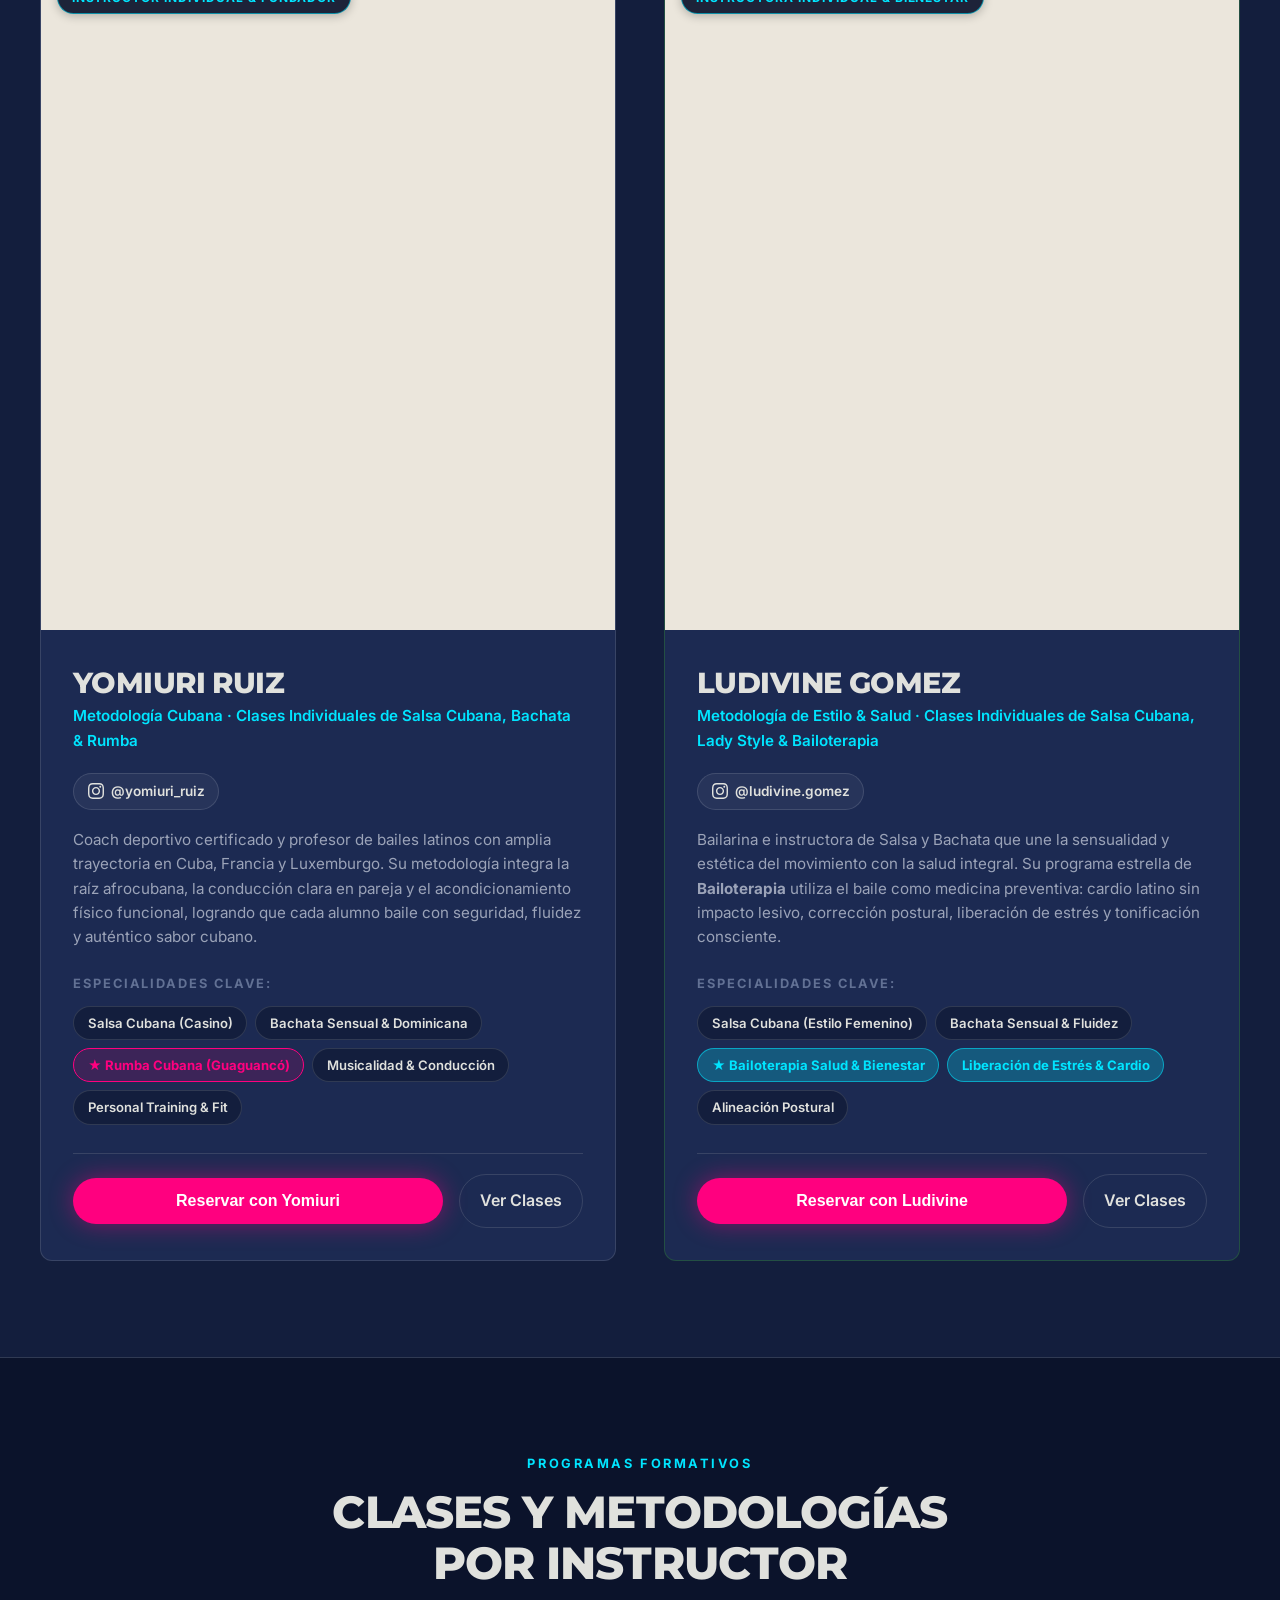
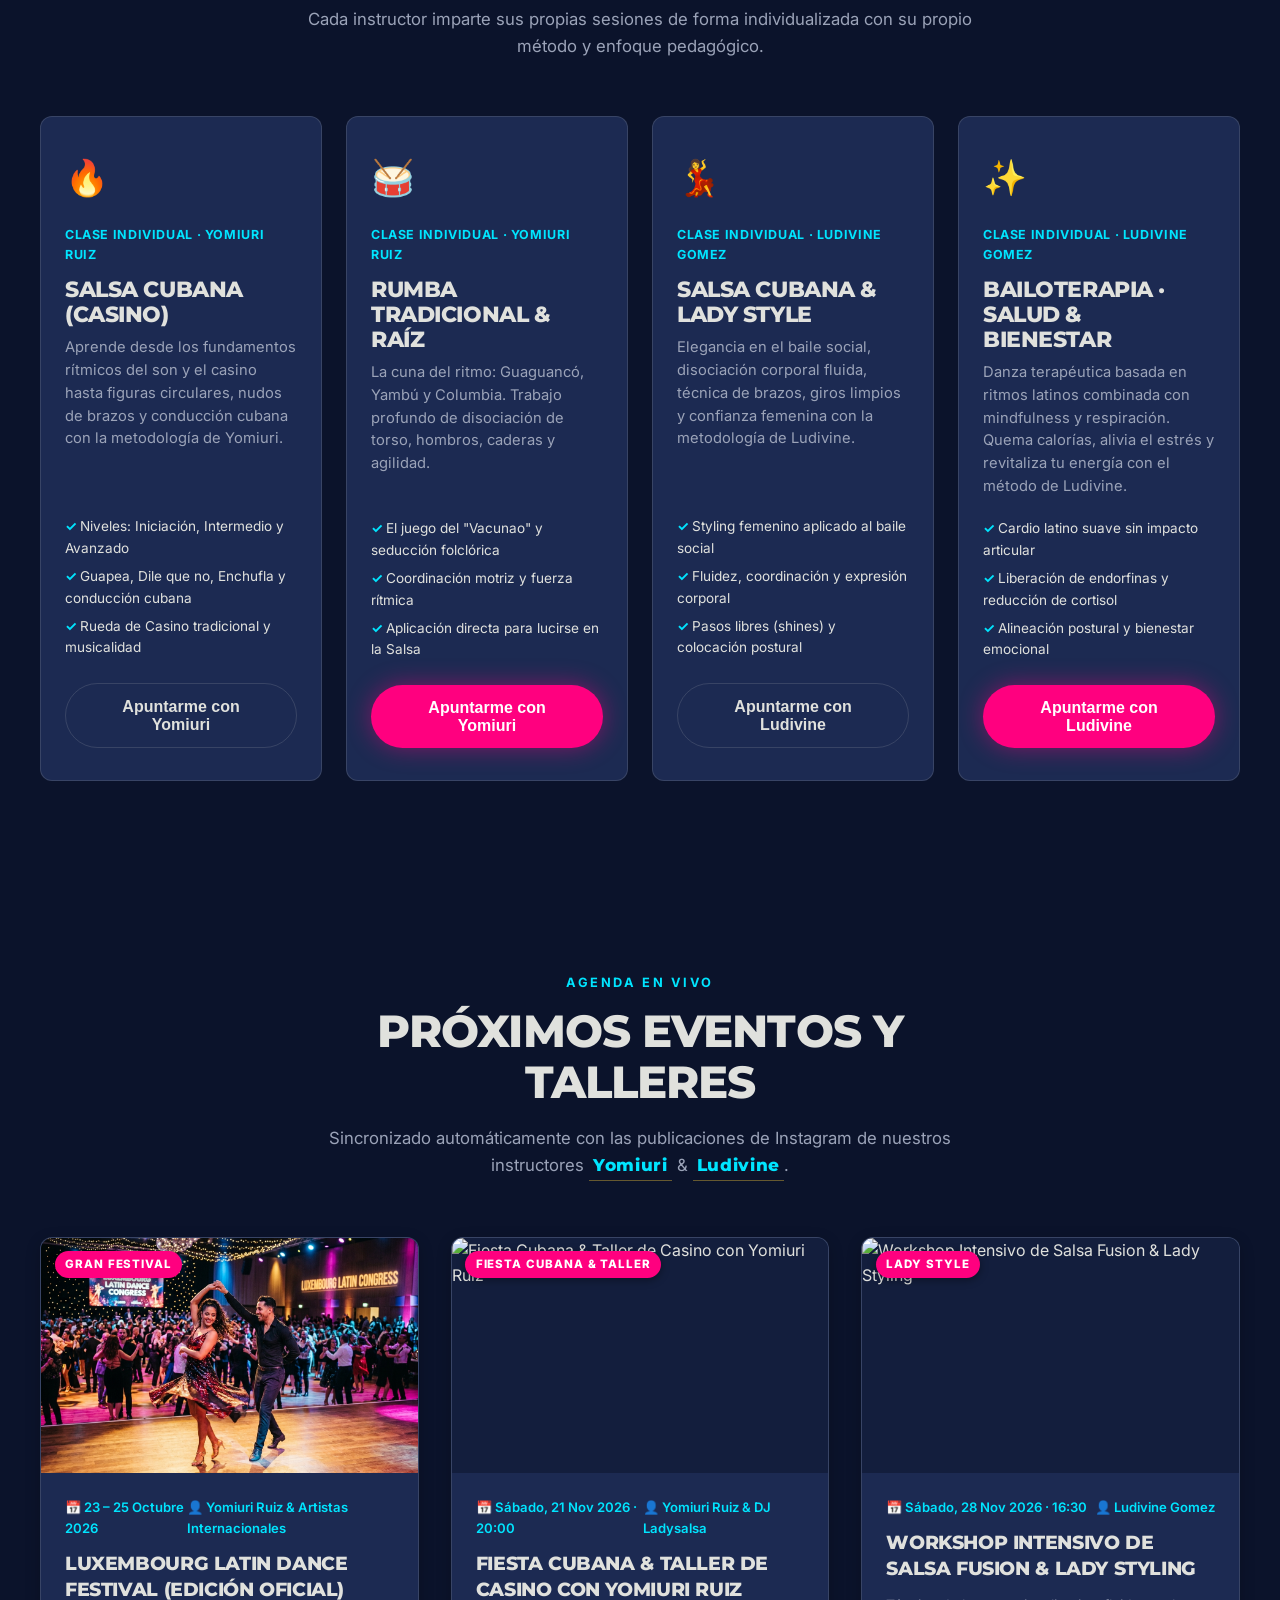
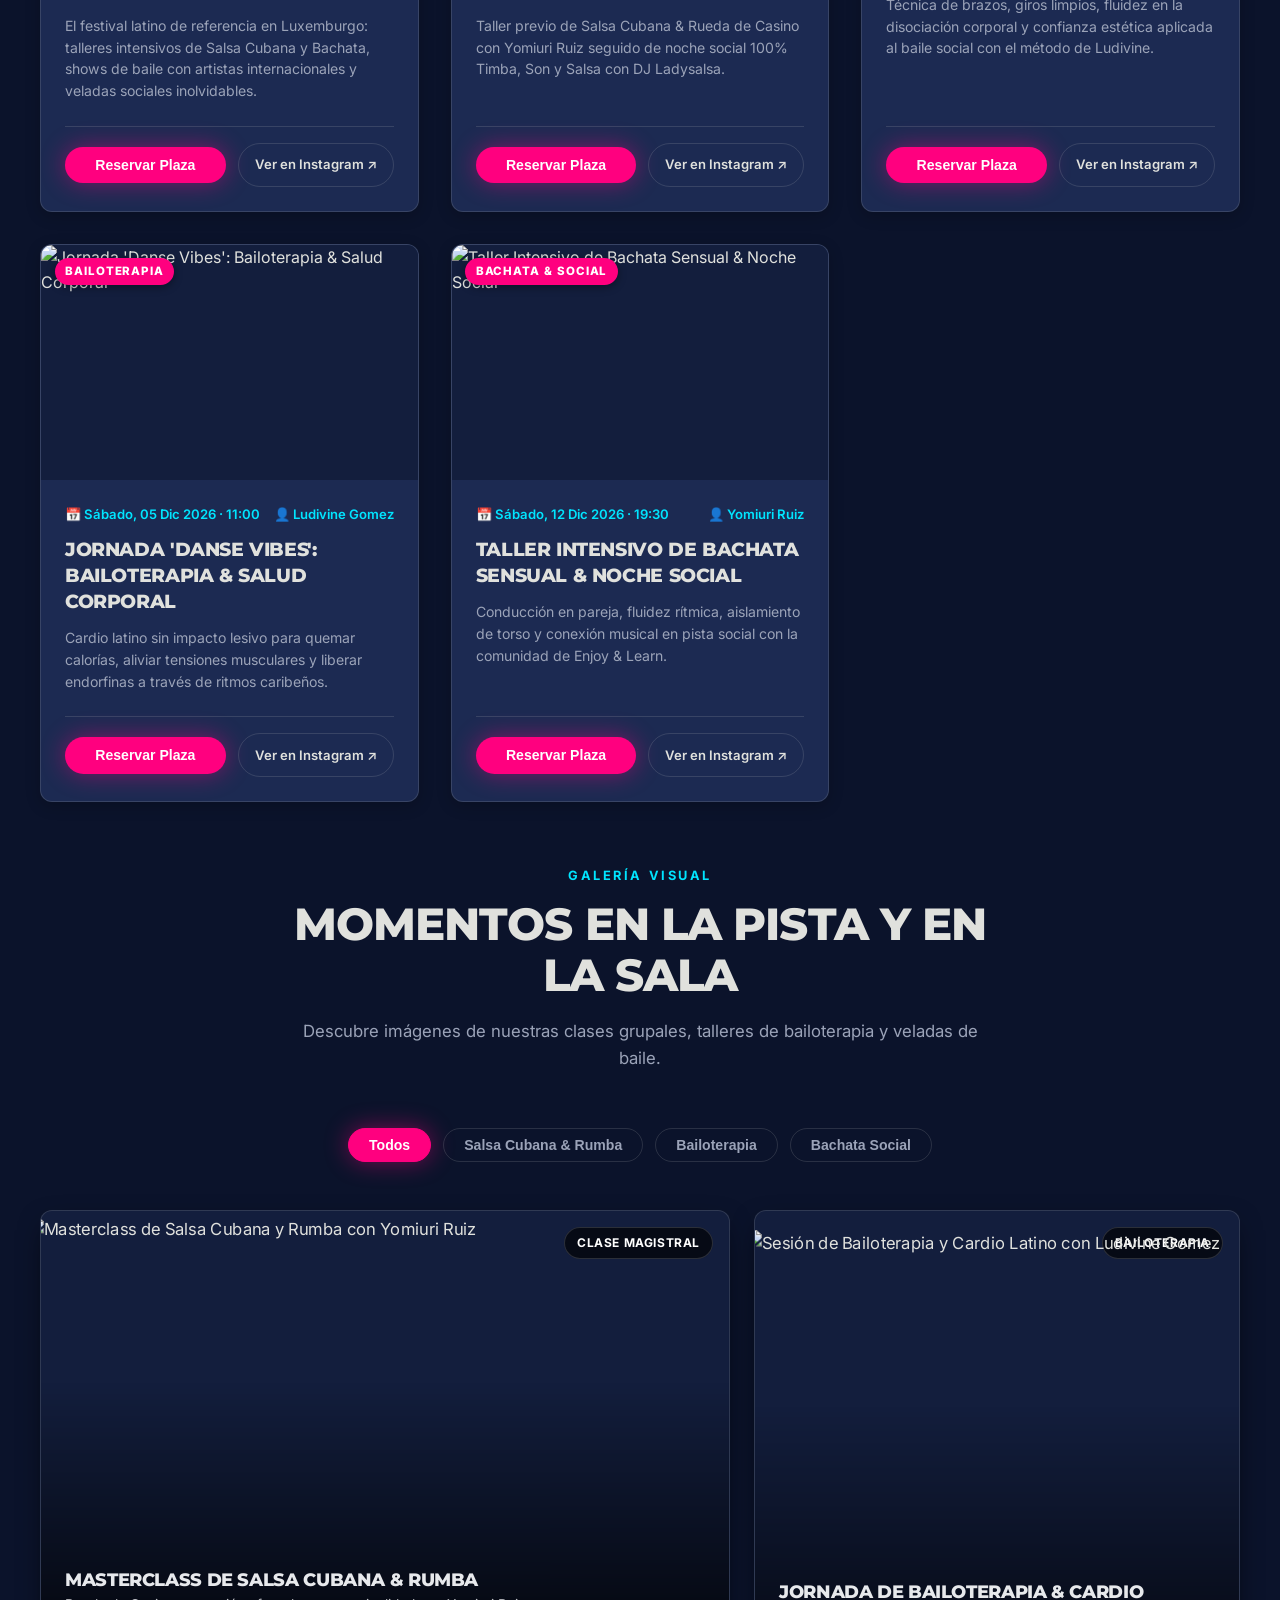
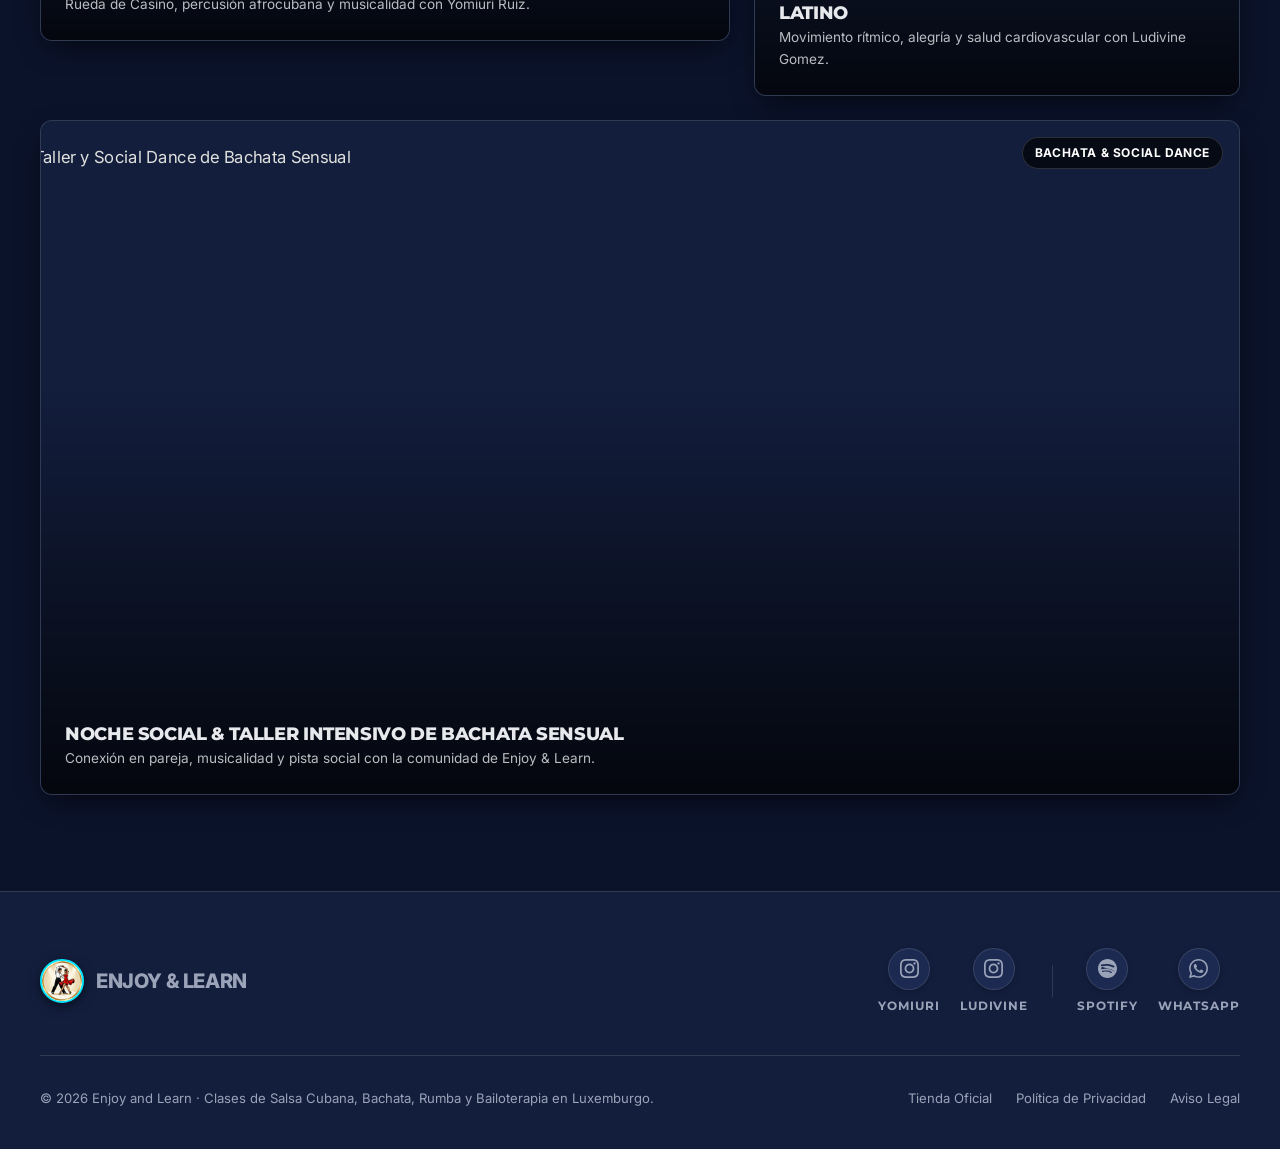
==== commit fe5c6852: "feat(branding): generate circular transparent favicons (PNG, ICO, Apple Touch Icon)" ====
--- a/enjoy-and-learn.html
+++ b/enjoy-and-learn.html
@@ -10,9 +10,12 @@
   <title>Enjoy and Learn · Clases de Salsa Cubana, Bachata, Rumba y Bailoterapia en Luxemburgo</title>
   <meta name="description" content="Aprende Salsa Cubana, Bachata y Rumba con dos instructores especializados. Técnica, ritmo y Bailoterapia enfocada a Salud y Bienestar en Luxemburgo.">
   
-  <!-- Favicon Pareja de Baile -->
-  <link rel="icon" type="image/png" href="assets/favicon.png">
-  <link rel="apple-touch-icon" href="assets/favicon.png">
+  <!-- Favicon Redondo Pareja de Baile -->
+  <link rel="icon" type="image/png" sizes="32x32" href="assets/favicon-32x32.png?v=2">
+  <link rel="icon" type="image/png" sizes="16x16" href="assets/favicon-16x16.png?v=2">
+  <link rel="icon" type="image/png" href="assets/favicon.png?v=2">
+  <link rel="apple-touch-icon" sizes="180x180" href="assets/apple-touch-icon.png?v=2">
+  <link rel="shortcut icon" href="favicon.ico?v=2">
   
   <!-- Tipografías Google: Montserrat (Titulares enérgicos) + Inter (Cuerpo) -->
   <link rel="preconnect" href="https://fonts.googleapis.com">
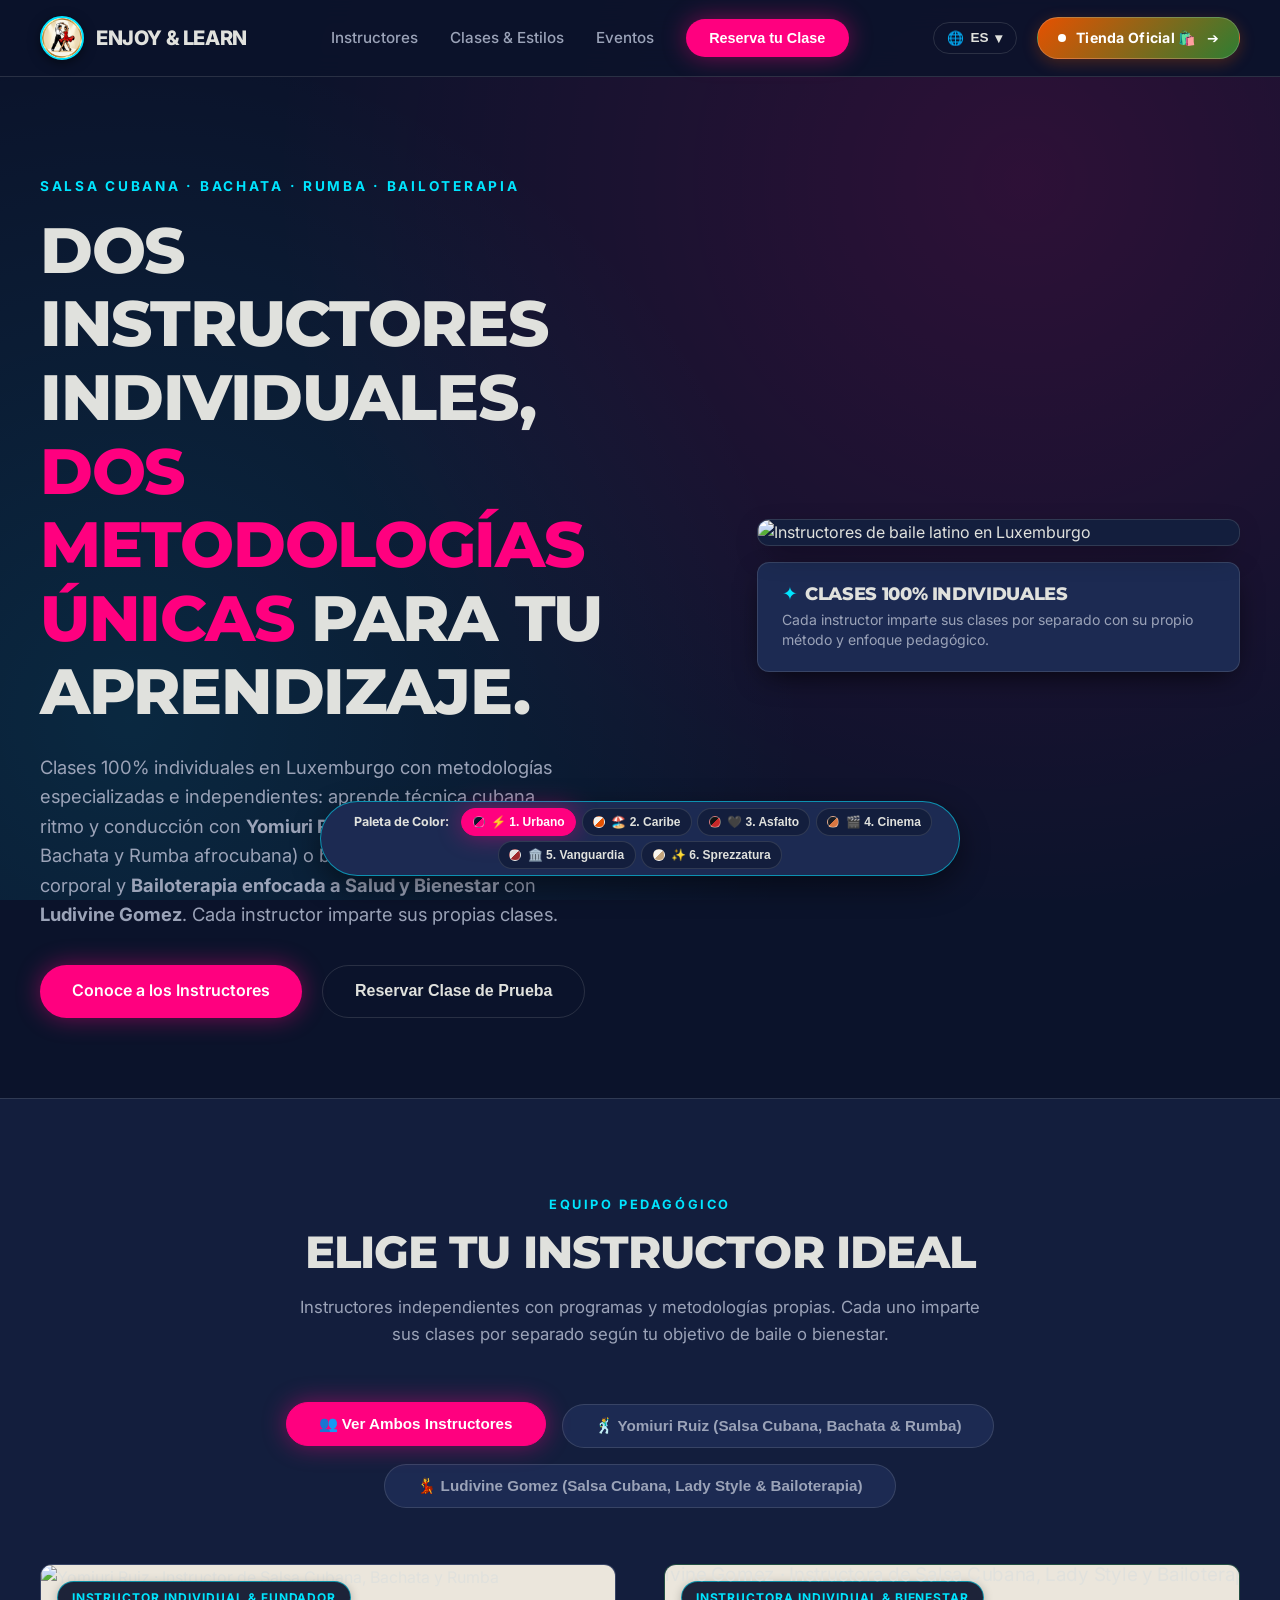
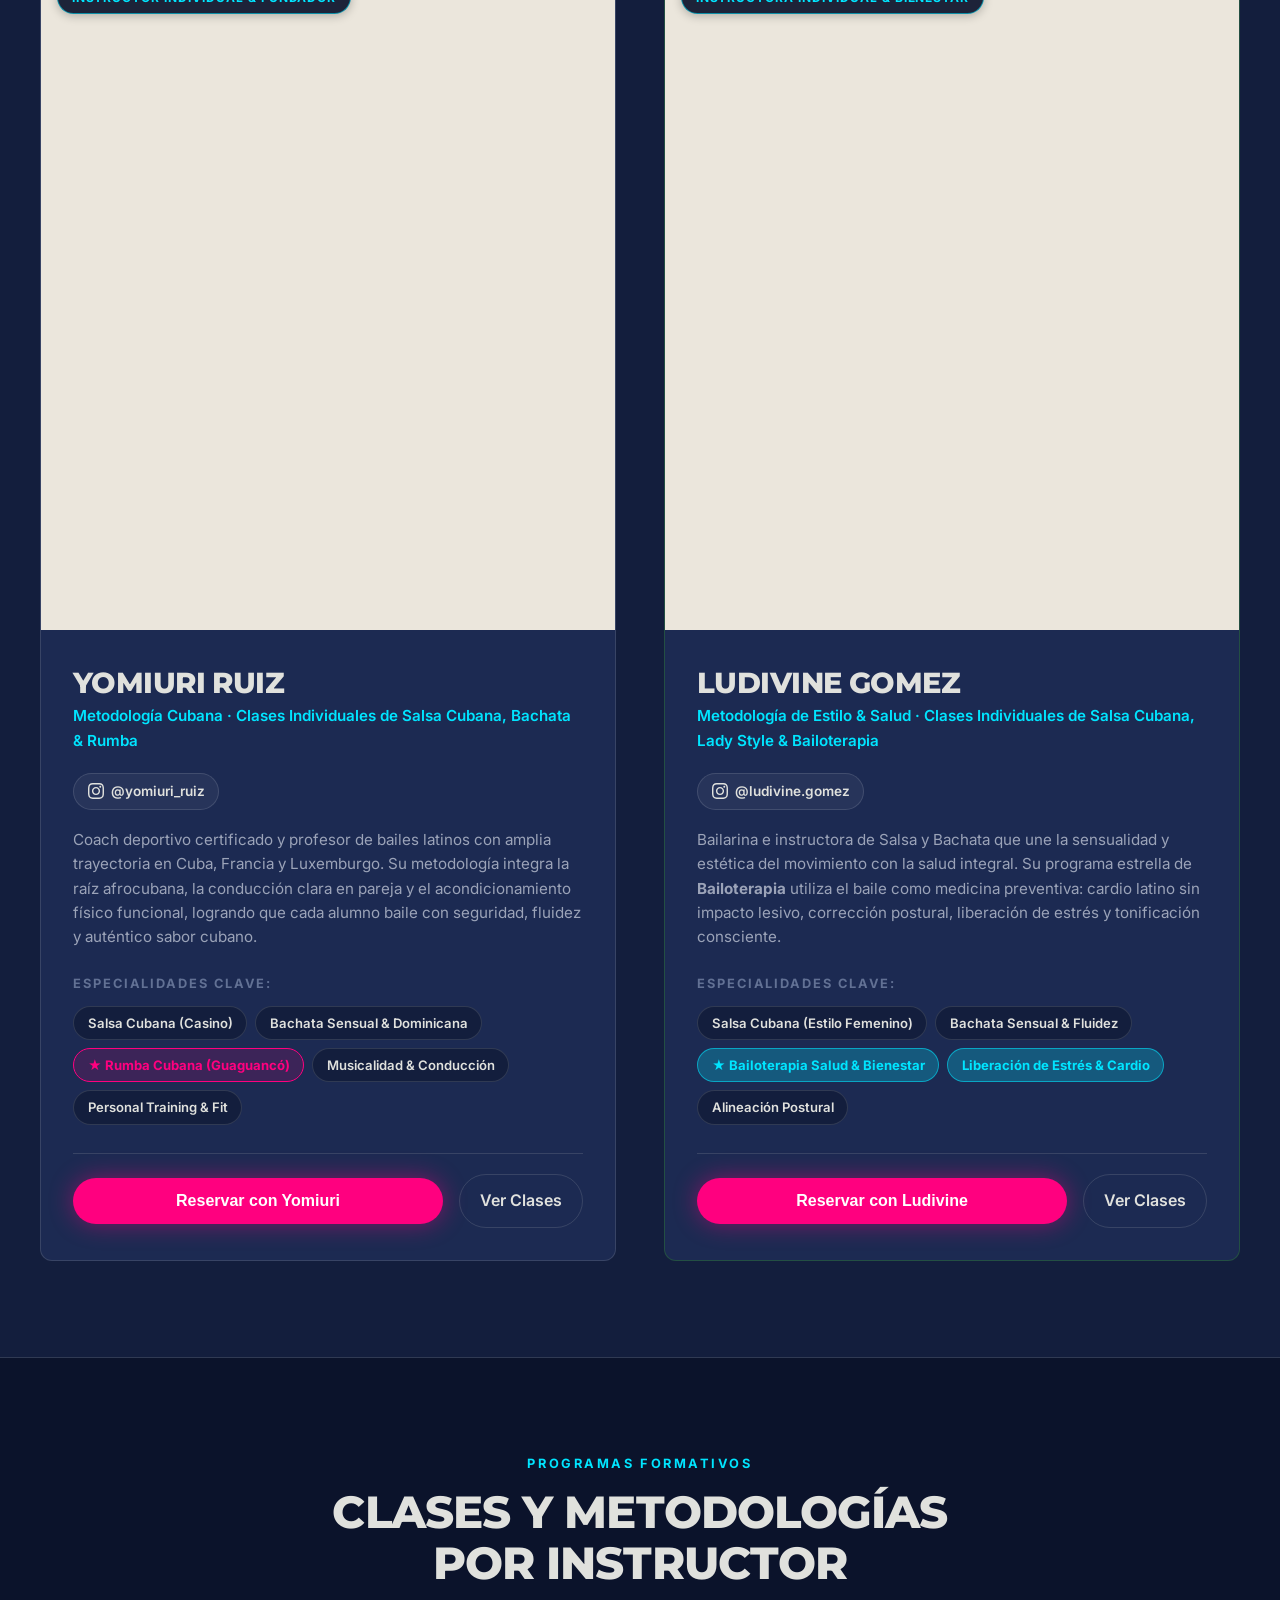
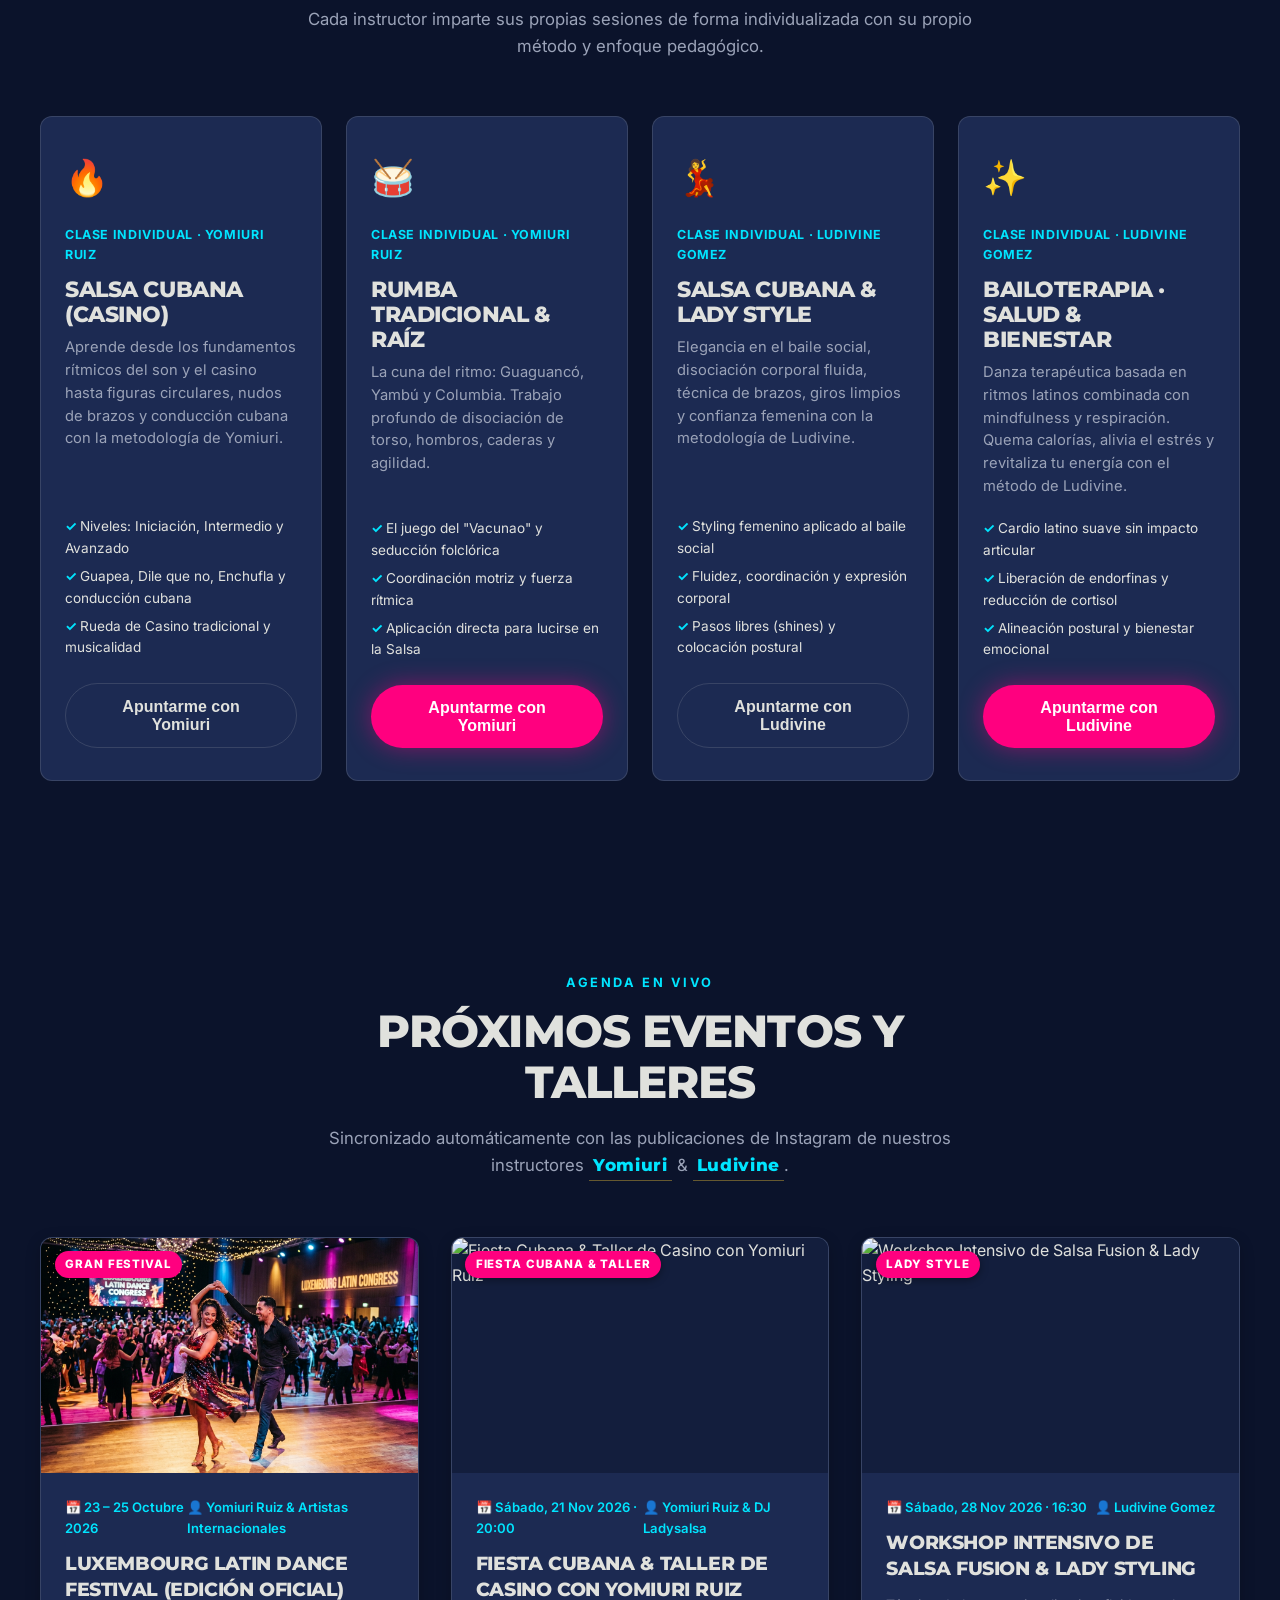
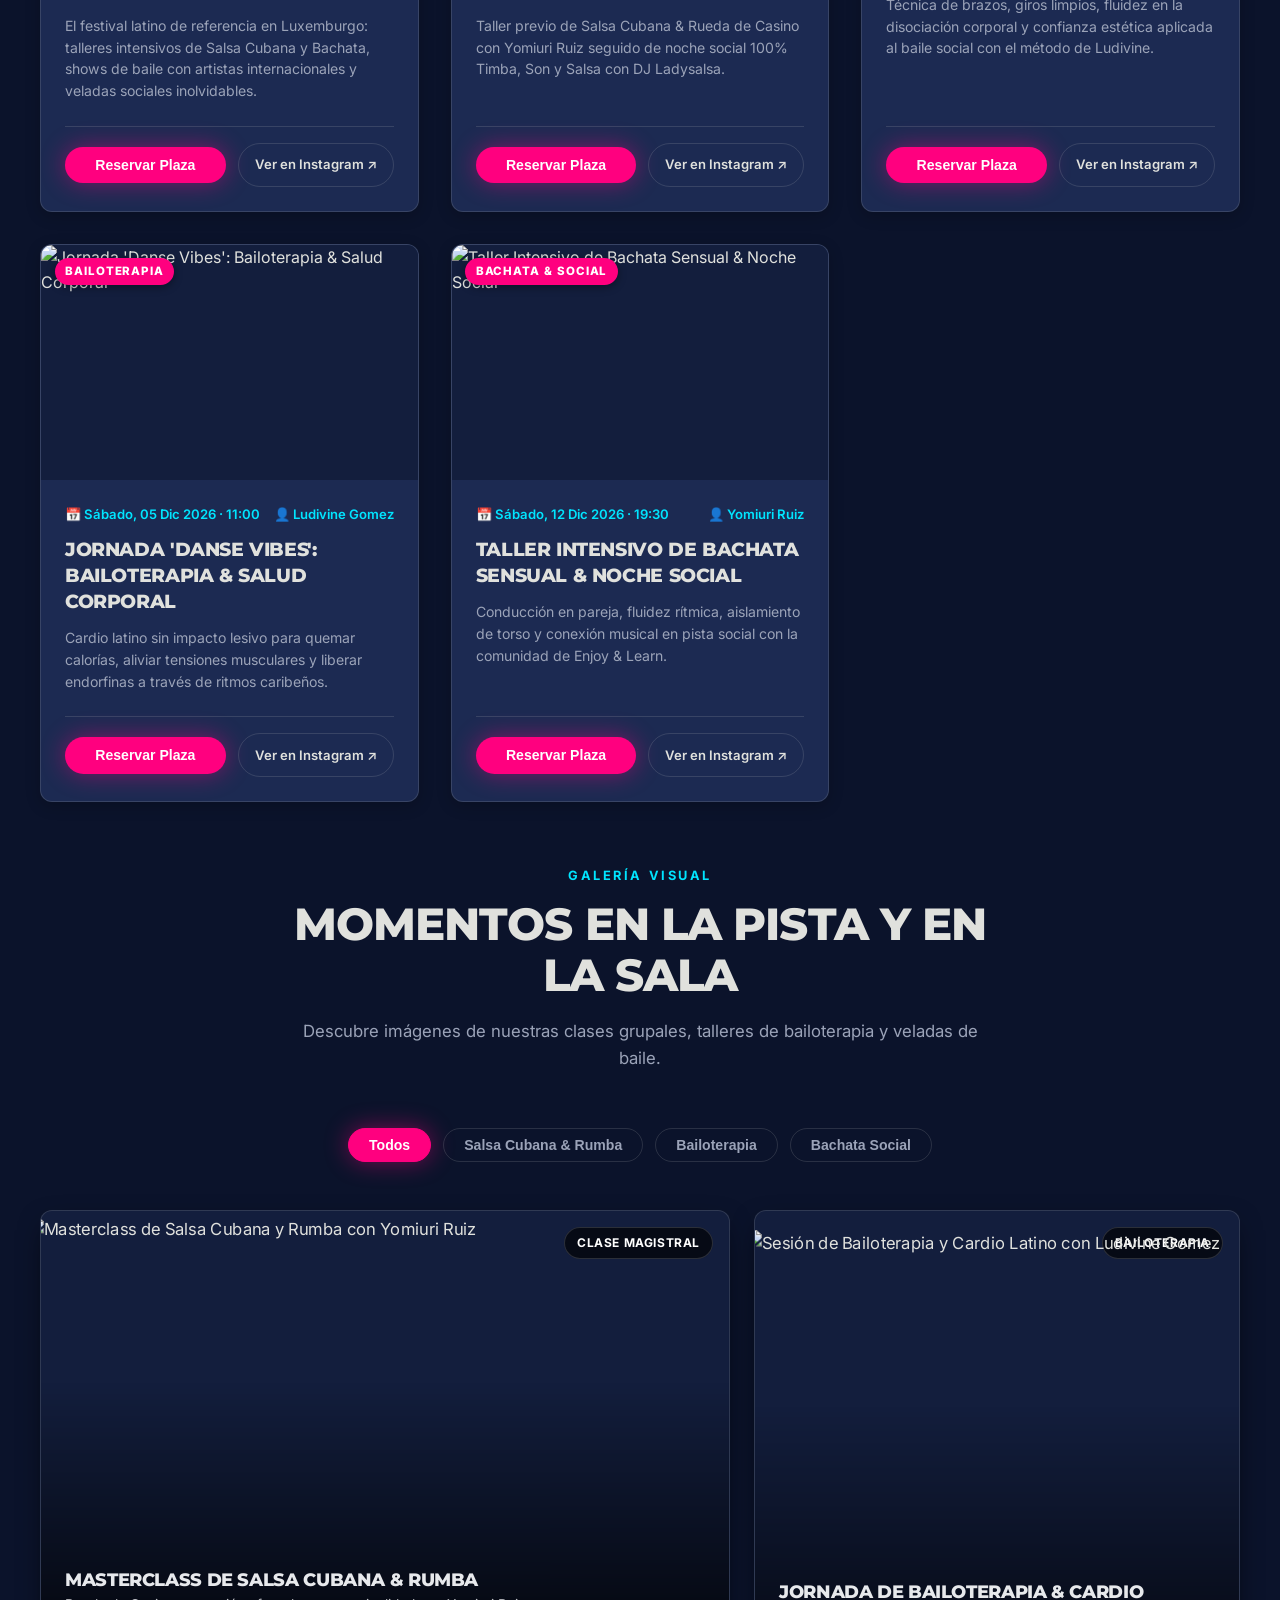
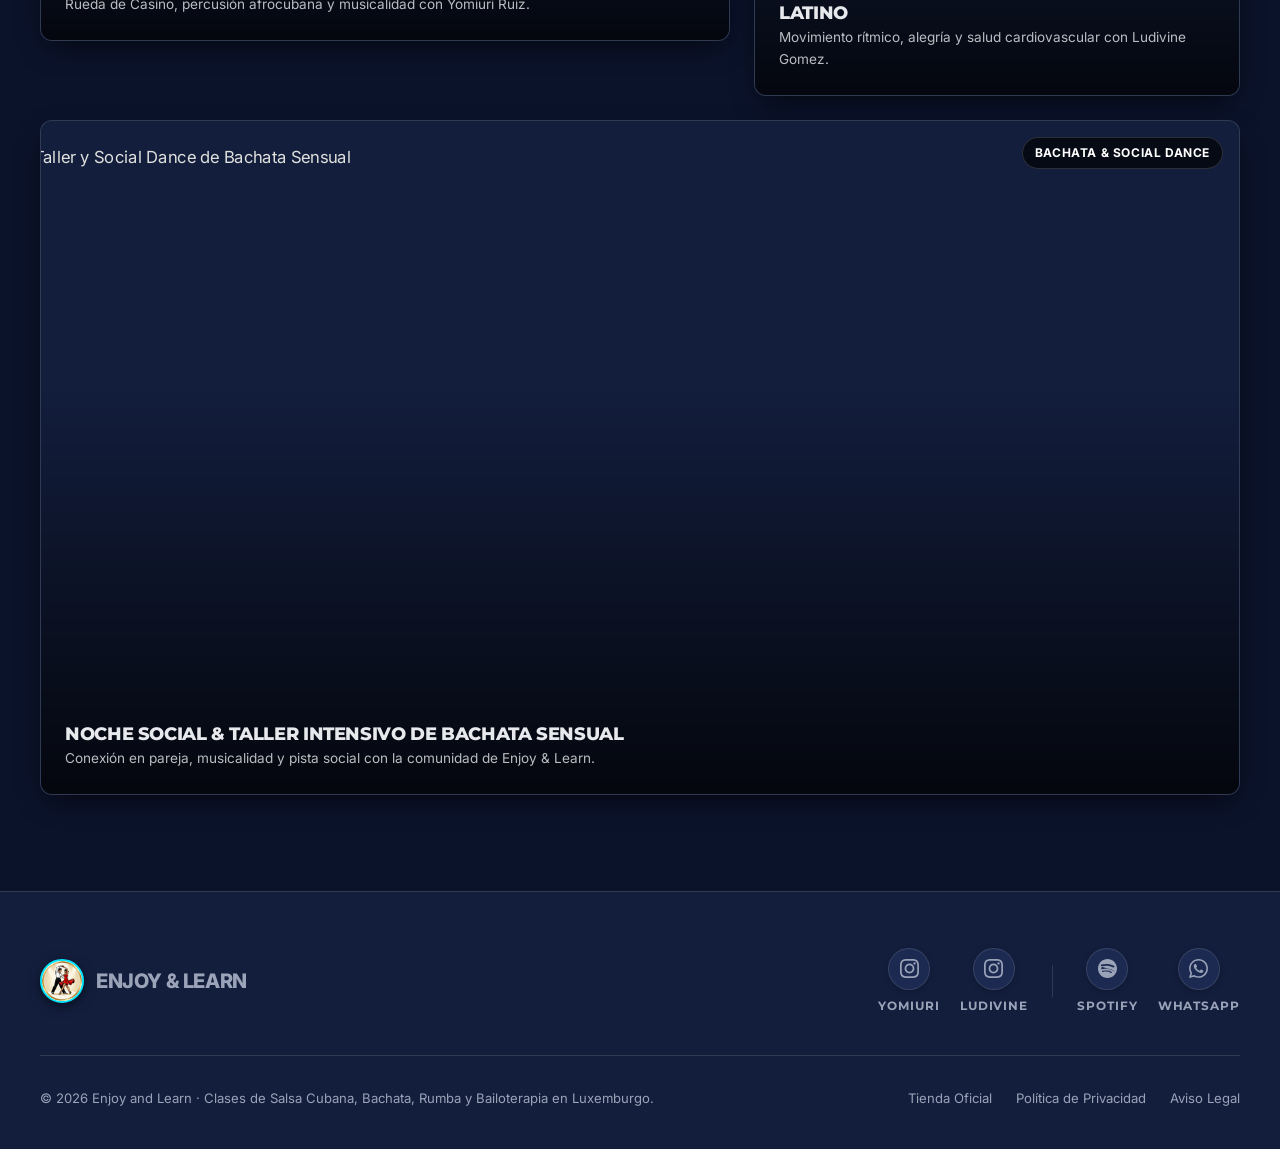
==== commit d099fe7e: "feat(palettes): add Etalonaje Cinematográfico, Vanguardia & Microcemento, and Sprezzatura palettes" ====
--- a/enjoy-and-learn.html
+++ b/enjoy-and-learn.html
@@ -749,17 +749,29 @@
     </button>
     <div class="comparator-pill">
       <span class="comparator-title">Paleta de Color:</span>
-      <button class="palette-btn active" data-palette-target="urbano" title="Azul Medianoche (#0B132B) + Fucsia Neón (#FF007F)">
+      <button class="palette-btn active" data-palette-target="urbano" title="Urbano: Azul Medianoche (#0B132B) + Fucsia Neón (#FF007F)">
         <span class="palette-dot" style="background: linear-gradient(135deg, #0B132B 50%, #FF007F 50%);"></span>
-        <span>⚡ 3. Urbano</span>
+        <span>⚡ 1. Urbano</span>
       </button>
-      <button class="palette-btn" data-palette-target="caribe" title="Blanco Arena (#F4F1EA) + Terracota Vibrante (#E65100)">
+      <button class="palette-btn" data-palette-target="caribe" title="Caribe: Blanco Arena (#F4F1EA) + Terracota (#E65100)">
         <span class="palette-dot" style="background: linear-gradient(135deg, #F4F1EA 50%, #E65100 50%);"></span>
         <span>🏖️ 2. Caribe</span>
       </button>
-      <button class="palette-btn" data-palette-target="asfalto" title="Negro Asfalto (#121212) + Rojo Carmesí (#C62828)">
+      <button class="palette-btn" data-palette-target="asfalto" title="Asfalto &amp; Pasión: Negro Asfalto (#121212) + Rojo Carmesí (#C62828)">
         <span class="palette-dot" style="background: linear-gradient(135deg, #121212 50%, #C62828 50%);"></span>
-        <span>🖤 1. Asfalto</span>
+        <span>🖤 3. Asfalto</span>
+      </button>
+      <button class="palette-btn" data-palette-target="cinematografico" title="Etalonaje Cinematográfico: Pizarra Abisal (#1A1C23) + Naranja Tabaco (#D97742)">
+        <span class="palette-dot" style="background: linear-gradient(135deg, #1A1C23 50%, #D97742 50%);"></span>
+        <span>🎬 4. Cinema</span>
+      </button>
+      <button class="palette-btn" data-palette-target="vanguardia" title="Vanguardia &amp; Microcemento: Gris Lienzo (#E4E3E0) + Rojo Expresionista (#9E2A2B)">
+        <span class="palette-dot" style="background: linear-gradient(135deg, #E4E3E0 50%, #9E2A2B 50%);"></span>
+        <span>🏛️ 5. Vanguardia</span>
+      </button>
+      <button class="palette-btn" data-palette-target="sprezzatura" title="Sprezzatura: Lino Crudo (#F9F6F0) + Oro Antiguo (#C4A47C)">
+        <span class="palette-dot" style="background: linear-gradient(135deg, #F9F6F0 50%, #C4A47C 50%);"></span>
+        <span>✨ 6. Sprezzatura</span>
       </button>
     </div>
   </aside>
--- a/theme-enjoy.css
+++ b/theme-enjoy.css
@@ -1,8 +1,11 @@
 /* ==========================================================================
    SISTEMA DE PALETAS OFICIALES - ENJOY & LEARN
-   1. Asfalto & Pasión: #121212 | #C62828 | #D4AF37 | #F5F5F5
-   2. Caribe:           #F4F1EA | #E65100 | #2E7D32 | #2C3E50
-   3. Urbano (Activo):  #0B132B | #FF007F | #00E5FF | #E0E1DD
+   1. Urbano (Activo):            #0B132B | #FF007F | #00E5FF | #E0E1DD
+   2. Caribe:                     #F4F1EA | #E65100 | #2E7D32 | #2C3E50
+   3. Asfalto & Pasión:           #121212 | #C62828 | #D4AF37 | #F5F5F5
+   4. Etalonaje Cinematográfico:  #1A1C23 | #D97742 | #2F5C6A | #F2F2F2
+   5. Vanguardia y Microcemento:  #E4E3E0 | #9E2A2B | #4A4A4A | #1C1C1C
+   6. Sprezzatura:                #F9F6F0 | #C4A47C | #5B7065 | #2C3539
    ========================================================================== */
 
 /* --------------------------------------------------------------------------
@@ -120,3 +123,118 @@
   --texture-overlay: radial-gradient(circle at 80% 20%, rgba(198, 40, 40, 0.10) 0%, transparent 60%),
                      radial-gradient(circle at 10% 80%, rgba(212, 175, 55, 0.06) 0%, transparent 50%);
 }
+
+/* --------------------------------------------------------------------------
+   PALETA 4: "CINEMATOGRÁFICO" (Etalonaje Cinematográfico - Teal & Orange Oscuro)
+   Fondo principal: Pizarra Abisal (#1A1C23)
+   Texto principal: Blanco Roto (#F2F2F2)
+   Acción primaria (Botones): Naranja Tabaco (#D97742)
+   Acentos: Teal Apagado (#2F5C6A)
+   -------------------------------------------------------------------------- */
+:root[data-palette="cinematografico"],
+body.palette-cinematografico {
+  --bg-primary: #1A1C23;
+  --bg-surface: #222530;
+  --bg-surface-elevated: #2C303E;
+  --bg-glass: rgba(26, 28, 35, 0.92);
+  
+  --text-primary: #F2F2F2;
+  --text-muted: #A6ACB8;
+  --text-dim: #6E7686;
+  
+  --accent-cta: #D97742;
+  --accent-cta-hover: #BF6230;
+  
+  --accent-secondary: #2F5C6A;
+  --accent-secondary-glow: rgba(47, 92, 106, 0.35);
+  
+  --border-subtle: rgba(242, 242, 242, 0.12);
+  --border-focus: rgba(47, 92, 106, 0.60);
+  
+  --shadow-elevation: 0 10px 30px -10px rgba(0, 0, 0, 0.85);
+  --shadow-glow: 0 0 25px rgba(217, 119, 66, 0.40);
+  --bridge-gradient: linear-gradient(135deg, #D97742 0%, #2F5C6A 100%);
+  --texture-overlay: radial-gradient(circle at 80% 20%, rgba(217, 119, 66, 0.12) 0%, transparent 60%),
+                     radial-gradient(circle at 10% 80%, rgba(47, 92, 106, 0.14) 0%, transparent 50%);
+}
+
+/* --------------------------------------------------------------------------
+   PALETA 5: "VANGUARDIA & MICROCEMENTO" (Minimalista y Cruda)
+   Fondo principal: Gris Lienzo (#E4E3E0)
+   Texto principal: Negro Carbón (#1C1C1C)
+   Acción primaria (Botones): Rojo Expresionista (#9E2A2B)
+   Acentos: Asfalto (#4A4A4A)
+   -------------------------------------------------------------------------- */
+:root[data-palette="vanguardia"],
+body.palette-vanguardia {
+  --bg-primary: #E4E3E0;
+  --bg-surface: #ECEBE8;
+  --bg-surface-elevated: #F6F5F2;
+  --bg-glass: rgba(228, 227, 224, 0.94);
+  
+  --text-primary: #1C1C1C;
+  --text-muted: #4A4A4A;
+  --text-dim: #757575;
+  
+  --accent-cta: #9E2A2B;
+  --accent-cta-hover: #821F20;
+  
+  --accent-secondary: #4A4A4A;
+  --accent-secondary-glow: rgba(74, 74, 74, 0.20);
+  
+  --border-subtle: rgba(28, 28, 28, 0.14);
+  --border-focus: rgba(158, 42, 43, 0.55);
+  
+  --shadow-elevation: 0 10px 30px -10px rgba(28, 28, 28, 0.12);
+  --shadow-glow: 0 4px 20px rgba(158, 42, 43, 0.28);
+  --bridge-gradient: linear-gradient(135deg, #9E2A2B 0%, #4A4A4A 100%);
+  --texture-overlay: radial-gradient(circle at 85% 15%, rgba(158, 42, 43, 0.05) 0%, transparent 60%),
+                     radial-gradient(circle at 15% 85%, rgba(74, 74, 74, 0.05) 0%, transparent 50%);
+}
+
+/* --------------------------------------------------------------------------
+   PALETA 6: "SPREZZATURA" (Elegancia Desestructurada)
+   Fondo principal: Lino Crudo (#F9F6F0)
+   Texto principal: Plomo Oscuro (#2C3539)
+   Acción primaria (Botones): Oro Antiguo (#C4A47C)
+   Acentos: Verde Olivo (#5B7065)
+   -------------------------------------------------------------------------- */
+:root[data-palette="sprezzatura"],
+body.palette-sprezzatura {
+  --bg-primary: #F9F6F0;
+  --bg-surface: #FFFFFF;
+  --bg-surface-elevated: #FFFFFF;
+  --bg-glass: rgba(249, 246, 240, 0.94);
+  
+  --text-primary: #2C3539;
+  --text-muted: #5B7065;
+  --text-dim: #7B8A83;
+  
+  --accent-cta: #C4A47C;
+  --accent-cta-hover: #B08F65;
+  
+  --accent-secondary: #5B7065;
+  --accent-secondary-glow: rgba(91, 112, 101, 0.25);
+  
+  --border-subtle: rgba(44, 53, 57, 0.14);
+  --border-focus: rgba(91, 112, 101, 0.50);
+  
+  --shadow-elevation: 0 10px 30px -10px rgba(44, 53, 57, 0.10);
+  --shadow-glow: 0 4px 20px rgba(196, 164, 124, 0.35);
+  --bridge-gradient: linear-gradient(135deg, #C4A47C 0%, #5B7065 100%);
+  --texture-overlay: radial-gradient(circle at 85% 15%, rgba(196, 164, 124, 0.06) 0%, transparent 60%),
+                     radial-gradient(circle at 15% 85%, rgba(91, 112, 101, 0.05) 0%, transparent 50%);
+}
+
+/* Contraste y legibilidad de textos sobre botones Oro Antiguo en Sprezzatura */
+body.palette-sprezzatura .btn-primary,
+body.palette-sprezzatura .nav-cta-reserva,
+body.palette-sprezzatura .btn-submit-reserva,
+body.palette-sprezzatura .btn-reserva-express,
+body.palette-sprezzatura .palette-btn.active,
+:root[data-palette="sprezzatura"] .btn-primary,
+:root[data-palette="sprezzatura"] .nav-cta-reserva,
+:root[data-palette="sprezzatura"] .btn-submit-reserva,
+:root[data-palette="sprezzatura"] .palette-btn.active {
+  color: #1A2124 !important;
+}
--- a/styles-base.css
+++ b/styles-base.css
@@ -1617,11 +1617,13 @@
     border: 1.5px solid var(--border-focus);
     border-radius: 16px;
     padding: 0.85rem;
-    gap: 0.55rem;
+    gap: 0.5rem;
     box-shadow: 0 14px 40px rgba(0, 0, 0, 0.75);
     backdrop-filter: blur(20px);
     -webkit-backdrop-filter: blur(20px);
-    min-width: 185px;
+    min-width: 195px;
+    max-height: calc(100vh - 120px);
+    overflow-y: auto;
     z-index: 160;
   }
 
@@ -2798,12 +2800,13 @@
   align-items: center;
   background: var(--bg-surface-elevated);
   border: 1px solid var(--border-focus);
-  padding: 0.4rem 0.6rem;
+  padding: 0.35rem 0.6rem;
   border-radius: var(--pill-radius);
   box-shadow: 0 10px 30px rgba(0, 0, 0, 0.45);
   backdrop-filter: blur(14px);
   -webkit-backdrop-filter: blur(14px);
   transition: transform 0.3s ease, box-shadow 0.3s ease;
+  max-width: 95vw;
 }
 
 .palette-comparator-widget:hover {
@@ -2814,27 +2817,29 @@
 .comparator-pill {
   display: flex;
   align-items: center;
-  gap: 0.45rem;
+  gap: 0.35rem;
+  flex-wrap: wrap;
+  justify-content: center;
 }
 
 .comparator-title {
-  font-size: 0.8rem;
-  font-weight: 700;
-  color: var(--text-primary);
-  padding: 0 0.5rem;
+  font-size: 0.78rem;
+  font-weight: 700;
+  color: var(--text-primary);
+  padding: 0 0.4rem;
   white-space: nowrap;
 }
 
 .palette-btn {
   display: inline-flex;
   align-items: center;
-  gap: 0.45rem;
-  padding: 0.45rem 0.85rem;
+  gap: 0.4rem;
+  padding: 0.38rem 0.65rem;
   border-radius: var(--pill-radius);
   background: var(--bg-surface);
   border: 1px solid var(--border-subtle);
   color: var(--text-primary);
-  font-size: 0.8rem;
+  font-size: 0.75rem;
   font-weight: 700;
   cursor: pointer;
   transition: all 0.2s ease;
